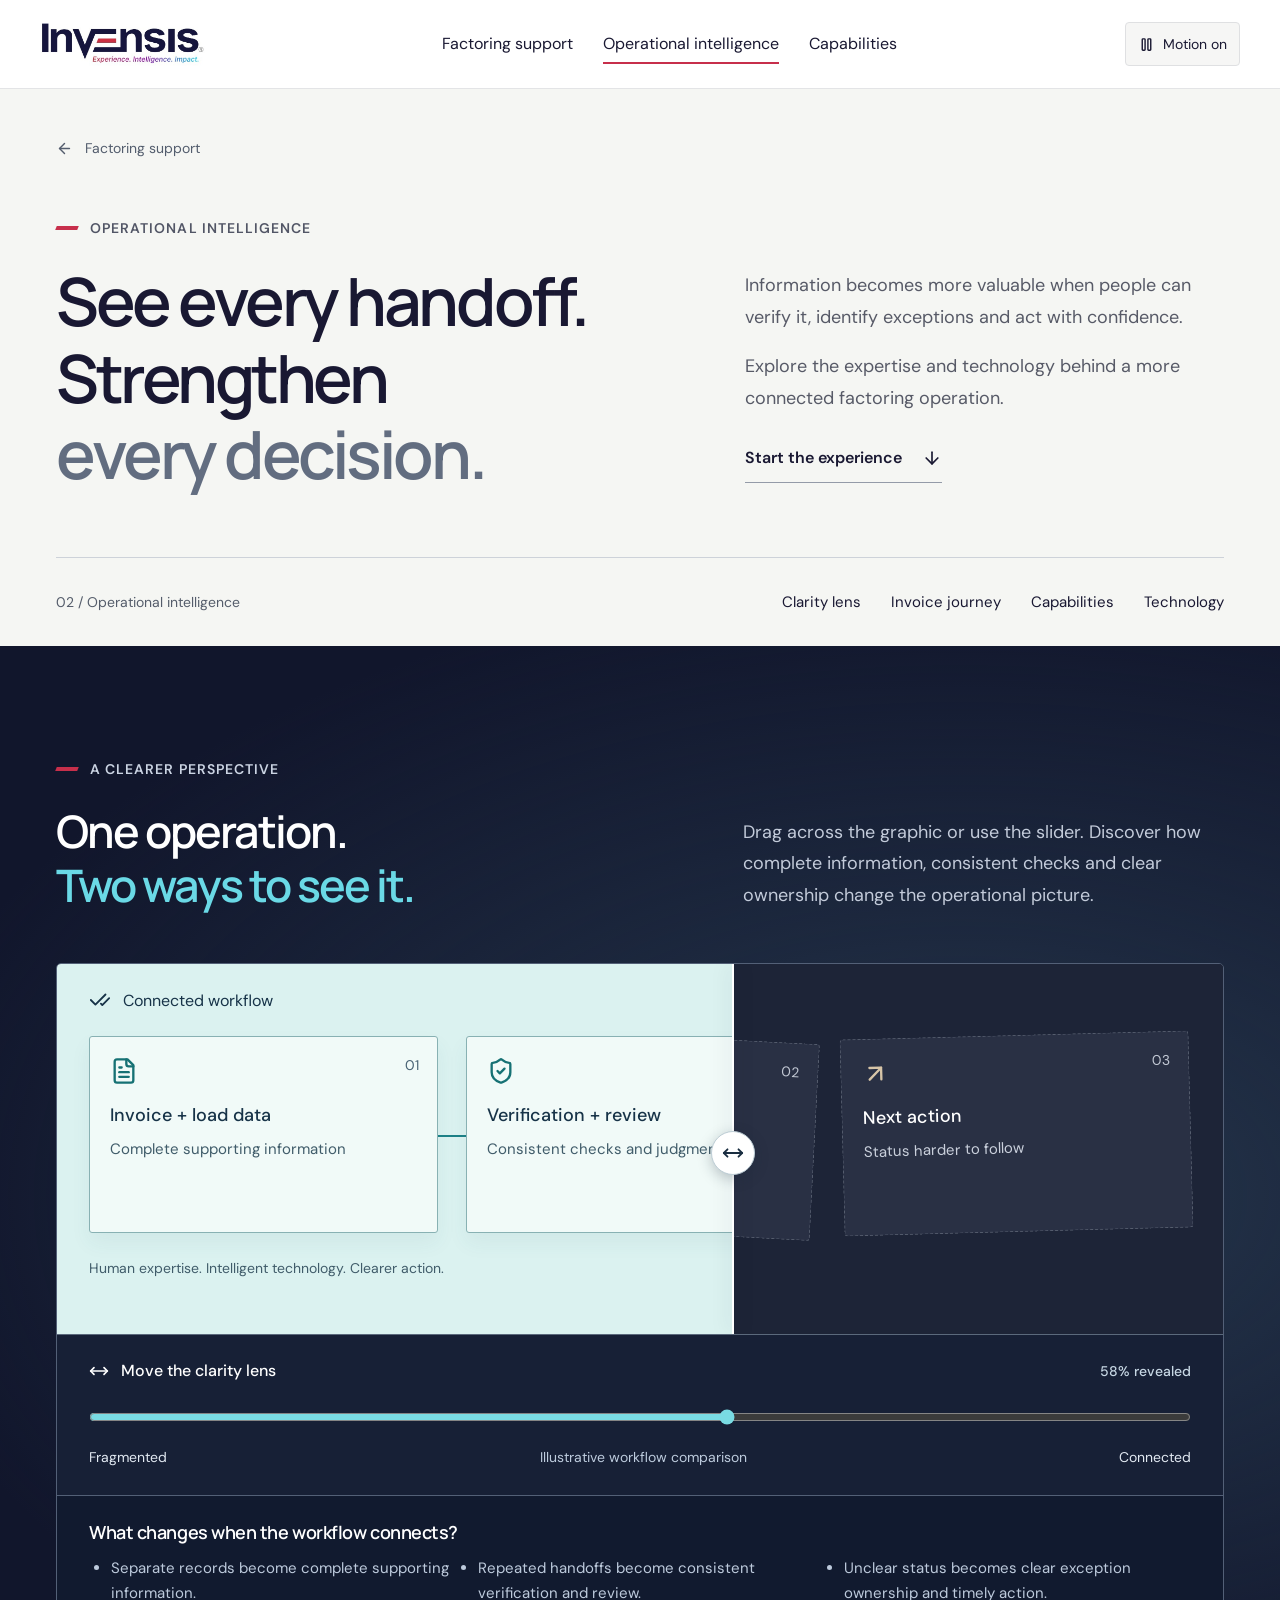
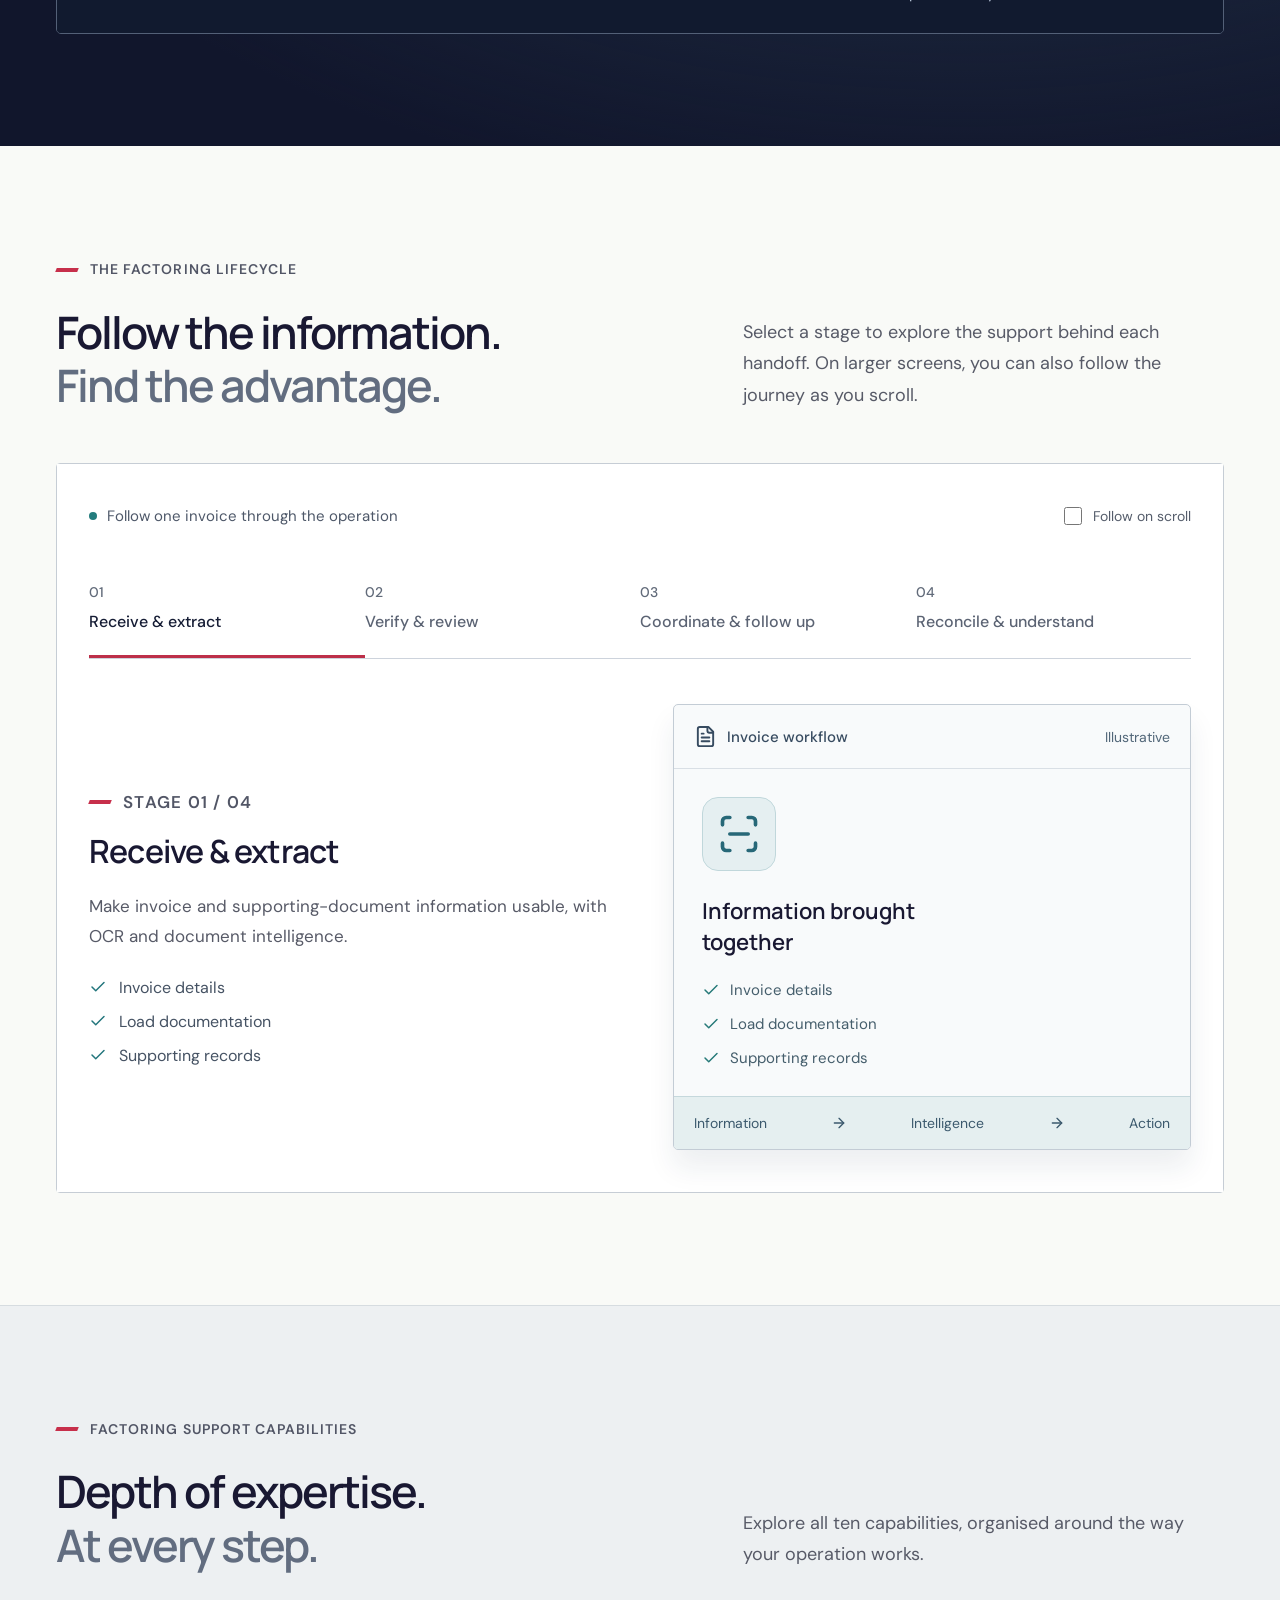
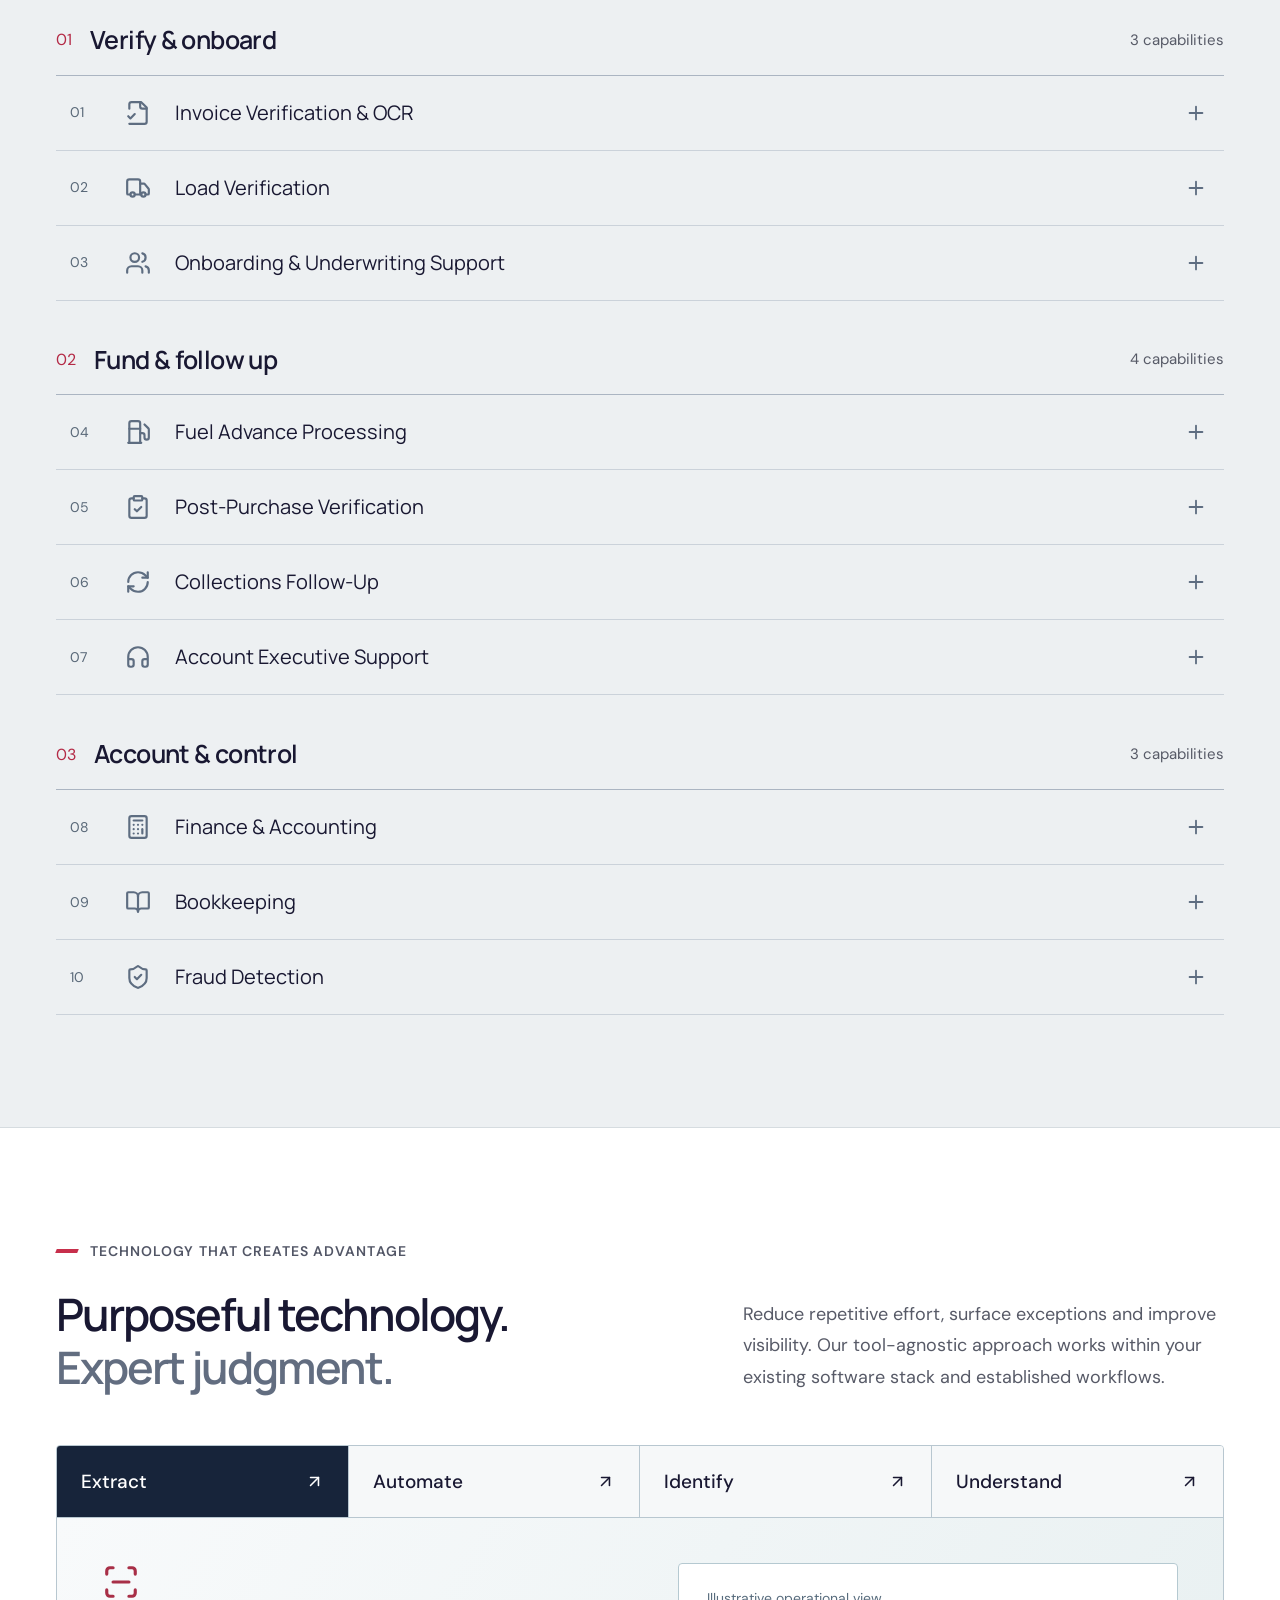
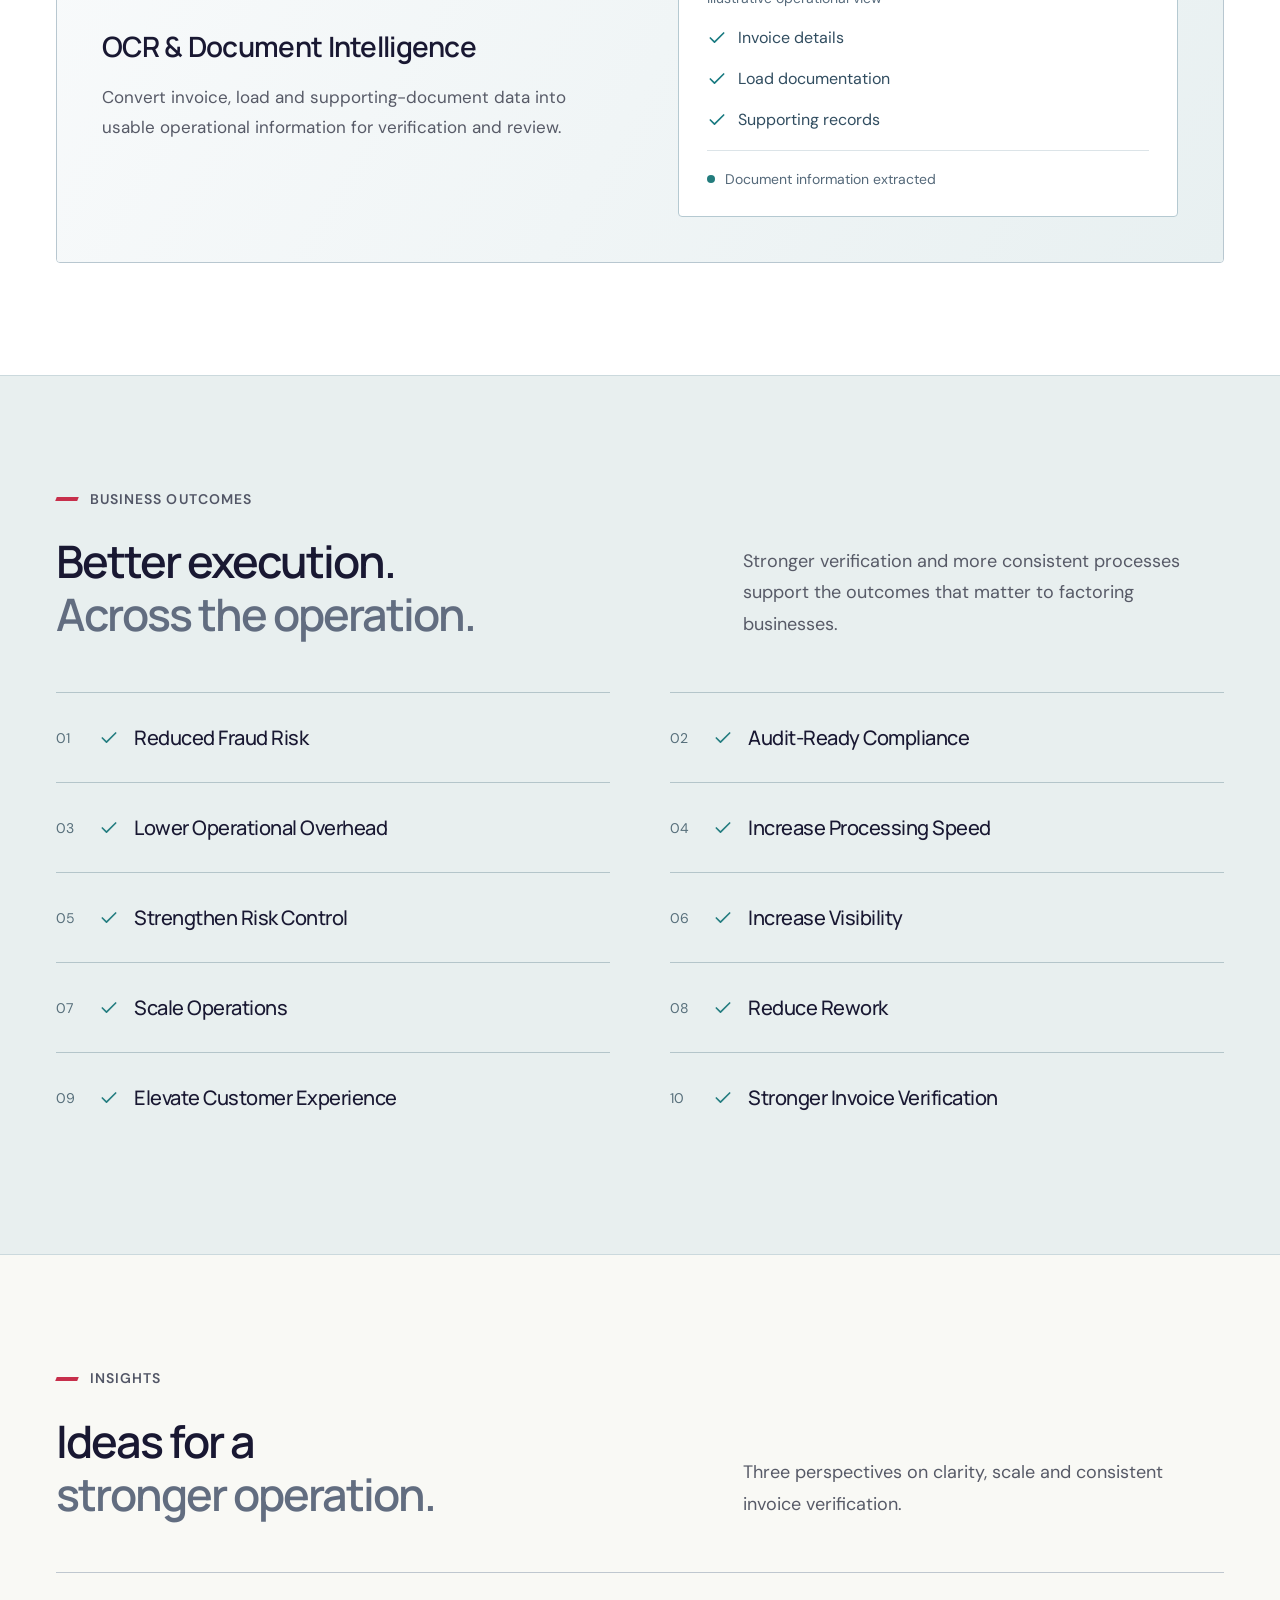
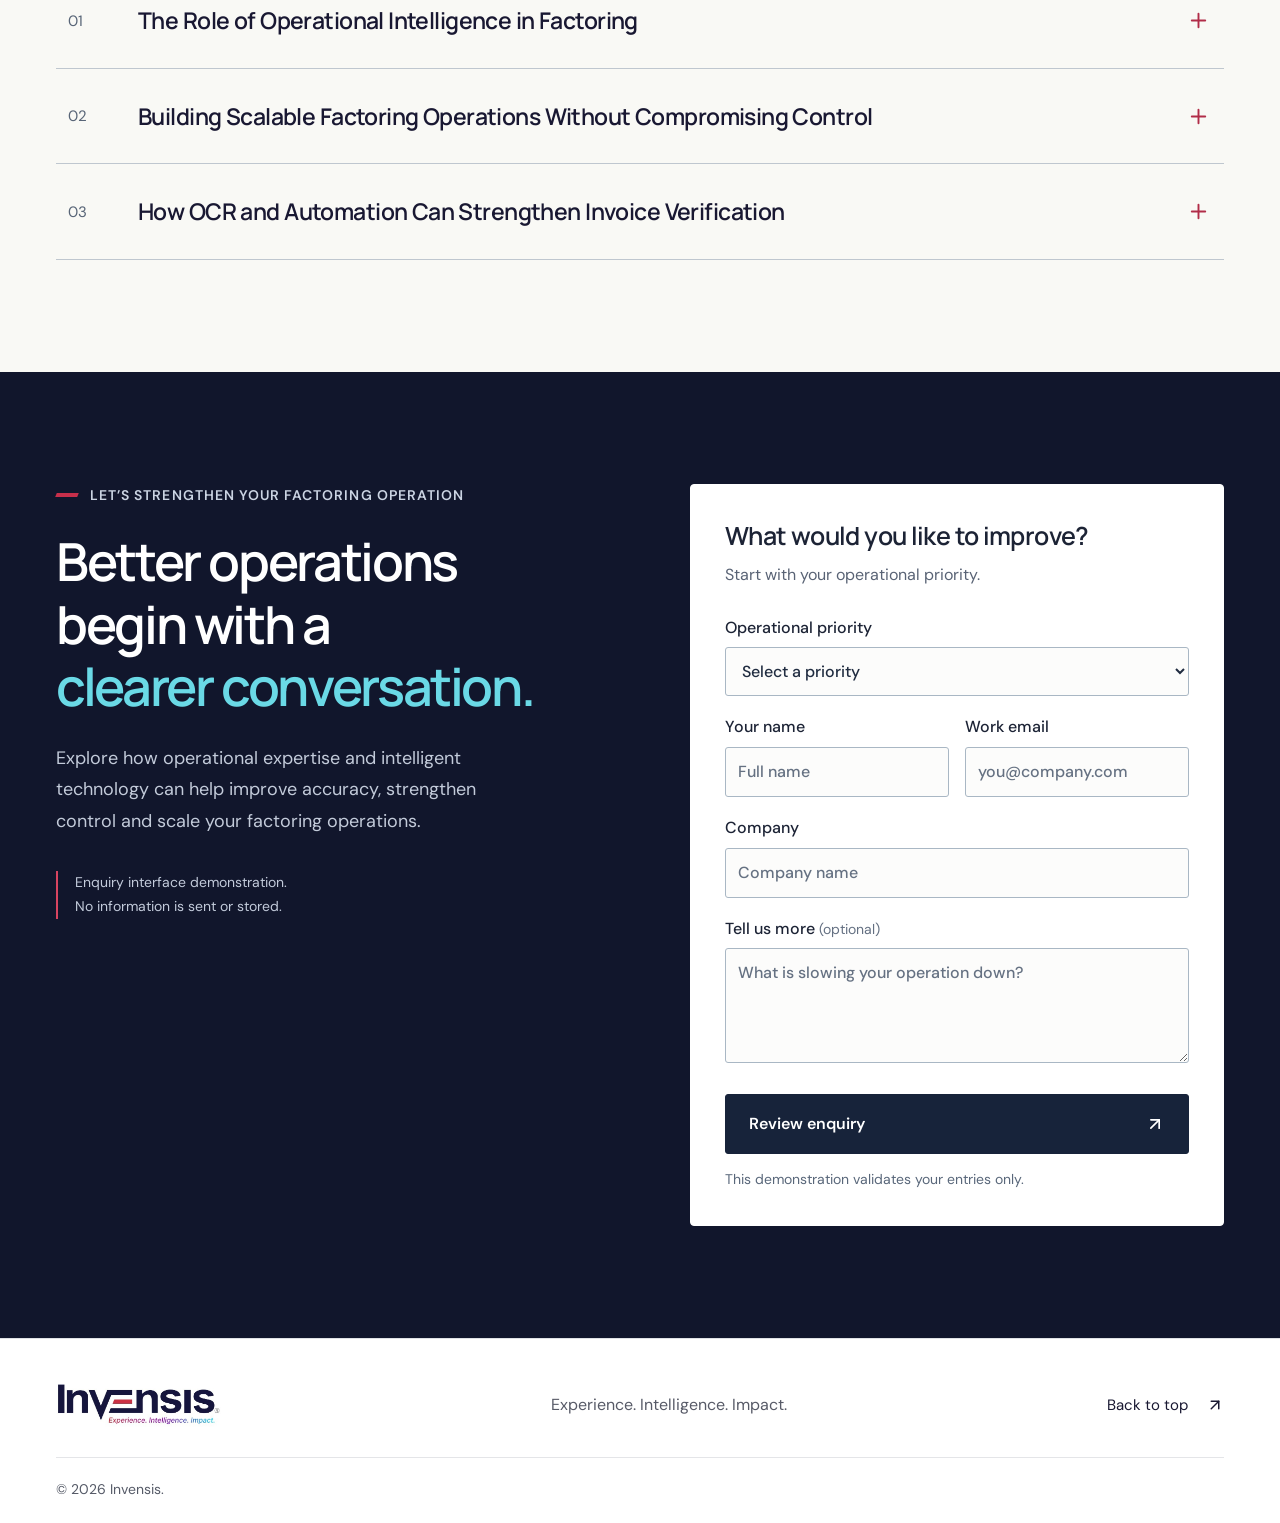
==== operations.html @ 434040b1 "Publish separate two-page Invensis design showcase" ====
<!doctype html>
<html lang="en"><head><meta charset="UTF-8"/><meta name="viewport" content="width=device-width, initial-scale=1.0"/><meta name="theme-color" content="#171538"/><meta name="description" content="Explore the expertise, technology and operational intelligence behind Invensis factoring support."/><link rel="icon" type="image/svg+xml" href="./favicon.svg"/><title>Operational Intelligence | Invensis</title>  <script type="module" crossorigin src="./assets/main-B9OImQj8.js"></script>
  <link rel="stylesheet" crossorigin href="./assets/main-DvrVE4va.css">
</head><body><div id="root"></div><noscript>Enable JavaScript to explore this interactive page.</noscript></body></html>
---- assets/main-DvrVE4va.css ----
@font-face{font-family:DM Sans;font-style:normal;font-weight:400 700;font-display:swap;src:url(./dm-sans-400-Xz1IZZA0.woff2) format("woff2")}@font-face{font-family:Manrope;font-style:normal;font-weight:400 800;font-display:swap;src:url(./manrope-400-DHIcAJRg.woff2) format("woff2")}:root{font-family:DM Sans,sans-serif;font-synthesis:none;font-size:16px;color:#191832;background:#f8f8f4;--ink:#191832;--muted:#575a67;--navy:#11162c;--red:#c72f4b;--cyan:#6ad9e6;--line:#d8dadd;--wrap:1240px}*{box-sizing:border-box}html{scroll-behavior:smooth;scroll-padding-top:105px}body{margin:0}button,input,textarea,select{font:inherit}button,a,input{-webkit-tap-highlight-color:transparent}button{cursor:pointer}a{color:inherit;text-decoration:none}button{color:inherit}img{display:block;width:100%;height:auto}svg{flex-shrink:0}button:focus-visible,a:focus-visible,input:focus-visible,select:focus-visible,textarea:focus-visible,summary:focus-visible{outline:3px solid #087f96;outline-offset:5px}.dark :focus-visible{outline-color:#81e5ef}h1,h2,h3,h4,p,figure{margin:0}h1,h2,h3,h4{font-family:Manrope,sans-serif;font-weight:600}h1{font-size:clamp(48px,5.15vw,78px);line-height:1.15;letter-spacing:-.052em}h2{font-size:clamp(34px,3.5vw,50px);line-height:1.19;letter-spacing:-.045em}h3{font-size:24px;line-height:1.35;letter-spacing:-.025em}h4{font-size:24px;line-height:1.4}em{font-style:normal;color:#626d80}p{font-size:18px;line-height:1.75;color:var(--muted)}.wrap{width:min(var(--wrap),calc(100% - 112px));margin-inline:auto}.section{padding:112px 0}.dark{background:var(--navy);color:#fff}.dark p{color:#c3cbda}.dark em{color:var(--cyan)}.eyebrow{display:flex;align-items:center;gap:12px;font-size:14px;line-height:1.6;font-weight:600;letter-spacing:.075em;text-transform:uppercase;margin-bottom:24px;color:#525666}.eyebrow>span{width:22px;height:4px;transform:skew(-22deg);background:var(--red);flex-shrink:0}.dark .eyebrow{color:#cbd4e3}.button{display:inline-flex;align-items:center;justify-content:space-between;gap:22px;min-height:56px;padding:17px 23px;background:var(--ink);border:1px solid var(--ink);color:#fff;font-size:16px;font-weight:600;line-height:1.5;border-radius:3px;transition:background .2s,transform .2s}.button:hover{background:#34364e;transform:translateY(-2px)}.dark .button{background:#fff;color:var(--ink);border-color:#fff}.dark .button:hover{background:#c5f1f5}.button svg,.text-link svg,.quiet-link svg{transition:transform .2s}.button:hover svg,.text-link:hover svg{transform:translate(3px,-2px)}.text-link,.quiet-link{display:inline-flex;align-items:center;gap:20px;min-height:44px;font-size:16px;font-weight:600;line-height:1.6}.text-link{padding-bottom:6px;border-bottom:1px solid #949ba8}.dark .quiet-link{color:#d2dae9}.skip-link{position:fixed;top:10px;left:12px;padding:15px 20px;background:#fff;z-index:100;transform:translateY(-160%)}.skip-link:focus{transform:none}.site-header{position:sticky;top:0;z-index:30;background:#fff;border-bottom:1px solid #e3e4e6}.header-inner{height:88px;width:min(1390px,calc(100% - 80px));margin:auto;display:flex;align-items:center;justify-content:space-between;gap:30px}.brand{display:inline-flex;align-items:center;min-width:172px}.brand-crop{width:174px;height:52px;display:block;overflow:hidden;background:#fff}.brand-crop img{width:200px;max-width:none;margin:-20px 0 0 -14px}.navigation{display:flex;align-items:center;gap:30px}.navigation>a{font-size:16px;line-height:1.6;min-height:44px;display:flex;align-items:center;position:relative}.navigation>a:after{content:"";position:absolute;bottom:2px;left:0;width:0;height:2px;background:var(--red);transition:width .2s}.navigation>a:hover:after,.navigation>a[aria-current]:after{width:100%}.header-actions{display:flex;align-items:center;gap:12px}.motion-toggle{display:flex;gap:8px;align-items:center;font-size:14px;white-space:nowrap;min-height:44px;padding:8px 12px;background:#f6f6f5;border:1px solid #dfe0e2;border-radius:4px}.menu-toggle{display:none;border:1px solid #dfe0e2;background:#fff;width:44px;height:44px;align-items:center;justify-content:center}.reading-progress{height:2px;background:var(--red);position:absolute;bottom:-1px;left:0;width:100%;transform:scaleX(var(--read-progress,0));transform-origin:left}.home-hero{overflow:hidden;background:radial-gradient(ellipse at 88% 52%,#27304b 0,transparent 46%),#11162c}.hero-grid{display:grid;grid-template-columns:1.25fr 1fr;gap:25px;align-items:center;min-height:640px;padding-top:70px;padding-bottom:72px}.hero-copy{z-index:2}.hero-copy h1{font-size:clamp(48px,4.5vw,70px);font-weight:600}.hero-copy>p{margin-top:28px;font-size:21px;line-height:1.6;color:#cbd4e5}.hero-actions{display:flex;gap:24px;align-items:center;flex-wrap:wrap;margin-top:35px}.hero-baseline{display:flex;justify-content:space-between;align-items:center;gap:20px;border-top:1px solid #ffffff25;padding-block:23px}.hero-baseline p{font-size:16px;color:#f2f4fa}.hero-baseline p span{color:var(--cyan)}.hero-baseline>span{font-size:14px;color:#b8c2d6}.signal-art{position:relative;width:100%;aspect-ratio:1/1.06;transform:translateY(var(--hero-travel,0px));perspective:1000px}.signal-svg{width:110%;height:100%;position:relative;left:-5%;filter:drop-shadow(0 22px 20px #04071855);transform:rotateY(-8deg) rotate(-7deg)}.signal-grid{position:absolute;top:0;right:0;bottom:0;left:0;background-image:linear-gradient(#adb7d110 1px,transparent 1px),linear-gradient(90deg,#adb7d110 1px,transparent 1px);background-size:50px 50px;-webkit-mask-image:radial-gradient(ellipse,black 0,transparent 72%);mask-image:radial-gradient(ellipse,black 0,transparent 72%)}.signal-halo{position:absolute;top:8%;right:8%;bottom:8%;left:8%;border:1px solid #879eb222;border-radius:50%;box-shadow:0 0 0 50px #879eb205,0 0 0 95px #879eb203}.signal-chip{position:absolute;display:flex;align-items:center;gap:10px;padding:13px 16px;border:1px solid #ffffff30;border-radius:5px;background:#202940e6;box-shadow:0 14px 35px #060c2040;font-size:15px;font-weight:500;color:#edf2fc}.signal-chip svg{color:#80d7e5}.chip-one{top:8%;left:2%}.chip-two{right:-2%;top:44%}.chip-three{bottom:4%;left:28%}.signal-packet{stroke-dasharray:40 460;stroke-dashoffset:460;animation:signal-flow 4s ease 3 forwards}.experience-strip{padding:42px 0;background:#fff;border-bottom:1px solid var(--line)}.stats-grid{display:grid;grid-template-columns:1.2fr repeat(3,1fr);gap:24px;align-items:center}.stats-grid>p{font-size:16px;line-height:1.7}.stats-grid>p strong{font-weight:500;color:var(--ink)}.stat{border-left:1px solid var(--line);padding-left:35px;display:flex;flex-direction:column;gap:6px}.stat strong{font-family:Manrope,sans-serif;font-size:40px;letter-spacing:-.05em;font-weight:500}.stat span{font-size:15px;color:var(--muted)}.approach-grid{display:grid;grid-template-columns:1.12fr 1fr;gap:85px;align-items:center}.section-intro>p{margin-top:25px;max-width:550px}.section-intro .text-link{margin-top:26px}.freight-image{position:relative;height:530px;overflow:hidden;border-radius:4px;background:#182735}.freight-image>img{height:100%;object-fit:cover;object-position:50% 50%;filter:saturate(.6)}.freight-image:after{content:"";position:absolute;top:0;right:0;bottom:0;left:0;background:linear-gradient(transparent 55%,#101b2edf)}.freight-image figcaption{display:flex;gap:18px;align-items:center;position:absolute;left:28px;right:28px;bottom:30px;z-index:1;font-size:16px;line-height:1.7;color:#fff}.freight-image figcaption svg{color:var(--cyan)}.freight-image figcaption strong{font-size:21px;font-weight:500}.image-index{position:absolute;right:25px;top:25px;color:#fff;font-size:15px}.friction-grid{display:grid;grid-template-columns:repeat(4,1fr);gap:32px;margin-top:78px}.friction-grid article{position:relative;border-top:1px solid #bec3ca;padding-top:24px}.friction-grid .item-number{position:absolute;top:24px;right:0;color:#6c707a;font-size:14px}.friction-grid article>svg{margin-bottom:22px;color:#b72a45}.friction-grid h3{font-size:20px;margin-bottom:12px}.friction-grid p{font-size:17px;line-height:1.7}.heading-row{display:grid;grid-template-columns:1.25fr 1fr;gap:85px;align-items:end;margin-bottom:52px}.heading-row>p{max-width:510px}.capability-overview{background:#edf0f2;border-block:1px solid #dde1e4}.service-chapters{border-top:1px solid #c7cdd3}.service-chapter{display:grid;grid-template-columns:60px 1fr 140px 30px;gap:28px;align-items:center;border-bottom:1px solid #c7cdd3;padding:32px 12px;transition:background .2s,padding .2s}.service-chapter:hover{background:#fff;padding-inline:22px}.chapter-number{font-size:16px;color:#626878}.service-chapter h3{font-size:28px;margin-bottom:7px}.service-chapter p{font-size:17px;line-height:1.65}.chapter-count{font-size:15px;color:#565f70}.service-chapter>svg{color:#c12e4a}.feature-grid{display:grid;grid-template-columns:1.1fr 1fr;gap:90px;align-items:center}.experience-feature p:not(.eyebrow){margin-top:28px;max-width:510px}.experience-feature .button{margin-top:30px}.lens-preview{min-height:390px;position:relative;display:flex;align-items:center;justify-content:center;border:1px solid #ffffff30;background:linear-gradient(135deg,#283249,#141c33);border-radius:5px;overflow:hidden}.preview-noise{position:absolute;top:0;right:0;bottom:0;left:0}.preview-noise>span{position:absolute;font-size:15px;color:#c8d0df;background:#3c465955;border:1px solid #ffffff19;padding:13px 17px;border-radius:4px;transform:rotate(-7deg)}.preview-noise>span:nth-child(1){top:40px;left:15px}.preview-noise>span:nth-child(2){top:67px;right:23px;transform:rotate(12deg)}.preview-noise>span:nth-child(3){left:35px;bottom:84px;transform:rotate(8deg)}.preview-noise>span:nth-child(4){right:26px;bottom:106px}.preview-noise>span:nth-child(5){left:38%;top:20px;transform:rotate(7deg)}.preview-circle{position:relative;width:240px;height:240px;border-radius:50%;display:flex;flex-direction:column;align-items:center;justify-content:center;gap:12px;background:#c7f4f4;box-shadow:0 0 0 1px #8cc8d5,0 0 0 17px #6bcddd10;color:#122c3e;transform:translateY(-15px);transition:transform .4s}.lens-preview:hover .preview-circle{transform:translateY(-15px) scale(1.04)}.preview-circle strong{font-family:Manrope,sans-serif;font-size:30px;letter-spacing:-.035em}.preview-circle>span{font-size:14px}.preview-handle{position:absolute;top:50%;right:7%;width:44px;height:44px;border-radius:50%;background:#fff;color:#171a31;display:flex;align-items:center;justify-content:center;box-shadow:0 0 0 6px #ffffff13}.preview-caption{position:absolute;bottom:0;left:0;right:0;padding:19px 20px;background:#121b32;display:flex;align-items:center;justify-content:space-between;gap:12px;font-size:14px;line-height:1.5}.impact-grid{display:grid;grid-template-columns:1.1fr 1fr;gap:90px;align-items:center}.case-feature{position:relative;overflow:hidden;padding:38px 42px;background:#e8edf0;border:1px solid #cdd5dc;border-radius:3px}.case-feature:before{content:"";position:absolute;width:320px;height:320px;border:1px solid #8298ab30;border-radius:50%;right:-180px;top:45px;box-shadow:0 0 0 34px #8298ab10,0 0 0 70px #8298ab08}.case-meta{display:flex;align-items:center;gap:13px;font-size:14px;text-transform:uppercase;letter-spacing:.07em;color:#535e70}.case-meta svg{color:#b72a45}.case-value{display:block;font-family:Manrope,sans-serif;font-size:clamp(95px,10vw,150px);line-height:1.3;letter-spacing:-.09em;font-weight:500;margin:10px 0;color:#192a43}.case-value>span{font-size:.43em;letter-spacing:-.06em;margin-left:7px;color:#b72a45}.case-measure{font-size:18px;color:#4b576b}.case-feature h3{font-size:22px;line-height:1.5;margin-top:28px;position:relative;max-width:430px}.case-rule{width:70px;height:4px;display:block;margin-top:27px;background:#c4314d;transform:skew(-25deg)}.industry-section{background:#fff;border-block:1px solid var(--line);padding:80px 0}.industry-grid{display:grid;grid-template-columns:.8fr 1.2fr;gap:80px;align-items:center}.industry-grid figure{height:530px;overflow:hidden}.industry-grid img{height:100%;object-fit:cover;filter:saturate(.45)}.industry-grid h2{font-size:42px}.industry-row{display:flex;gap:20px;margin-top:34px;padding-top:25px;border-top:1px solid #d9dce1}.industry-row>svg{color:#b82e49;margin-top:3px}.industry-row h3{font-size:21px;margin-bottom:8px}.industry-row p{font-size:17px;line-height:1.7}.next-page{display:flex;justify-content:space-between;align-items:center;gap:40px;padding-block:96px}.next-page h2{font-size:40px}.site-footer{background:#fff;border-top:1px solid #dfe1e5;padding-top:40px;padding-bottom:25px}.footer-inner{display:flex;justify-content:space-between;align-items:center;gap:30px}.footer-inner>p{font-size:16px}.footer-inner>a:last-child{display:flex;align-items:center;gap:18px;min-height:44px;font-size:15px}.footer-bottom{border-top:1px solid #e4e5e8;margin-top:26px;padding-top:22px;font-size:14px;color:#555a67}.operations-hero{padding:37px 0 0;background:#f5f6f3}.back-link{display:inline-flex;align-items:center;gap:12px;min-height:44px;font-size:14px;color:#535d6d}.back-link svg{transform:rotate(180deg)}.operations-hero-grid{display:grid;grid-template-columns:1.25fr 1fr;align-items:end;gap:90px;padding-top:47px;padding-bottom:64px}.operations-hero h1{font-size:clamp(46px,5.2vw,76px)}.operations-hero-grid>div:last-child{padding-bottom:10px}.operations-hero-grid>div:last-child>p+p{margin-top:18px}.operations-hero-grid .text-link{margin-top:25px}.page-chapters{display:flex;gap:30px;flex-wrap:wrap;padding:22px 0;border-top:1px solid #cdd2d9;align-items:center}.page-chapters>span{margin-right:auto;color:#555d6b;font-size:14px}.page-chapters>a{font-size:15px;min-height:44px;display:flex;align-items:center}.page-chapters>a:hover{text-decoration:underline}.clarity-section{background:radial-gradient(ellipse at 75% 50%,#25364c,transparent 80%),#11162c}.clarity-experience{border:1px solid #536077;border-radius:5px;overflow:hidden}.lens-scene{height:370px;position:relative;overflow:hidden}.lens-world{position:absolute;top:0;right:0;bottom:0;left:0;padding:25px 32px;background:#1d2437}.lens-world-heading{display:flex;align-items:center;gap:12px;font-size:16px;color:#e0e5ee}.status-mark{width:11px;height:11px;background:#dbbd88;border-radius:50%;display:block}.lens-chain{display:grid;grid-template-columns:repeat(3,1fr);gap:28px;margin-top:25px}.lens-node{position:relative;display:flex;flex-direction:column;align-items:start;border:1px dashed #8d95a275;background:#293044;min-height:197px;padding:20px;border-radius:3px;transform:rotate(-3deg)}.lens-node:nth-child(2){transform:rotate(3deg)}.lens-node:nth-child(3){transform:rotate(-1.5deg)}.lens-node>span{position:absolute;right:18px;top:19px;font-size:14px;color:#c2c8d4}.lens-node>svg{color:#d6c4a7;width:28px;height:28px;margin-bottom:18px}.lens-node strong{font-size:18px;font-weight:500;line-height:1.4;max-width:220px}.lens-node p{font-size:15px;line-height:1.6;color:#cad0dc;margin-top:9px;max-width:240px}.lens-world-note{font-size:14px;color:#d0d6e1;margin-top:23px}.lens-connected{background:#dbf2f0;color:#173348;clip-path:inset(0 calc(100% - var(--clarity)) 0 0)}.lens-connected .lens-world-heading{color:#173348}.lens-connected .lens-node{transform:none;border:1px solid #88b1b3;background:#f1faf8;box-shadow:0 10px 20px #32637510}.lens-connected .lens-node>svg{color:#167174}.lens-connected .lens-node>span{color:#486274}.lens-connected .lens-node p,.lens-connected .lens-world-note{color:#405c6a}.lens-connected .lens-node:after{content:"";position:absolute;right:-29px;top:50%;width:28px;height:2px;background:#1c8086}.lens-connected .lens-node:last-child:after{display:none}.lens-divider{position:absolute;left:var(--clarity);top:0;bottom:0;width:2px;background:#fff;box-shadow:0 0 20px #08253a50;pointer-events:none;transform:translate(-1px)}.lens-divider>span{position:absolute;top:45%;left:-21px;display:flex;align-items:center;justify-content:center;width:44px;height:44px;color:#1a2e41;background:#fff;border:1px solid #bdcdd5;border-radius:50%;box-shadow:0 4px 14px #18283940}.lens-control{padding:25px 32px;background:#172036;border-top:1px solid #5b697c}.lens-control label{display:flex;gap:12px;align-items:center;font-size:16px;font-weight:500}.lens-control label>span{margin-left:auto;color:#c7d7e4;font-size:14px}.lens-control input{display:block;width:100%;height:44px;margin:14px 0 6px;accent-color:#79dbe3;cursor:ew-resize}.lens-control>div{display:flex;justify-content:space-between;align-items:center;gap:20px;font-size:14px;color:#e2e9f2}.lens-control>div p{font-size:14px;color:#bdcbdd}.lens-text-alternative{padding:24px 32px 28px;border-top:1px solid #536077;background:#111a2f}.lens-text-alternative h3{font-size:18px;margin-bottom:12px}.lens-text-alternative ul{margin:0;padding-left:22px;display:grid;grid-template-columns:repeat(3,1fr);gap:20px;color:#bdcadc;font-size:15px;line-height:1.65}.journey-section{background:#f9faf7}.journey-scroll{border:1px solid #c6cdd5;border-radius:4px;background:#fff}.journey-sticky{background:#fff;padding:30px 32px}.journey-topline{display:flex;justify-content:space-between;gap:20px;align-items:center}.journey-topline>p{font-size:15px;color:#4e5869;display:flex;align-items:center;gap:10px}.status-dot{display:inline-block;width:8px;height:8px;border-radius:50%;background:#237c7d;flex-shrink:0}.follow-control{font-size:14px;display:flex;align-items:center;gap:8px;color:#555d6b;min-height:44px}.follow-control input{width:18px;height:18px;accent-color:#1a5b71}.journey-tabs{display:grid;grid-template-columns:repeat(4,1fr);margin-top:26px;border-bottom:1px solid #cdd3dc}.journey-tabs button{background:transparent;text-align:left;border:0;border-bottom:3px solid transparent;padding:18px 15px 21px 0;font-size:16px;line-height:1.5;color:#5b6373;font-weight:500}.journey-tabs button>span{font-size:14px;display:block;margin-bottom:7px;color:#727b89}.journey-tabs button[aria-selected=true]{border-color:#bd2f49;color:#151c34}.journey-panel{display:grid;grid-template-columns:1fr 1fr;gap:65px;padding-top:45px;padding-bottom:12px;align-items:center}.journey-copy .eyebrow{margin-bottom:14px}.journey-copy h3{font-size:32px;margin-bottom:19px}.journey-copy p{font-size:17px}.journey-copy ul{list-style:none;padding:0;margin:25px 0 0}.journey-copy li{display:flex;align-items:center;gap:12px;font-size:16px;color:#455263;margin-top:13px}.journey-copy li svg{color:#23767d}.journey-document{border:1px solid #c3ccd5;background:#f8fafb;border-radius:5px;box-shadow:0 18px 28px #1d344914;overflow:hidden}.document-top{display:flex;align-items:center;gap:10px;padding:20px;border-bottom:1px solid #d9dfe5;color:#374b60;font-size:15px}.document-top strong{font-weight:500}.document-top>span{margin-left:auto;font-size:14px;color:#526779}.document-content{padding:28px}.document-icon{width:74px;height:74px;background:#e5eff1;border:1px solid #c0d7db;border-radius:16px;display:flex;align-items:center;justify-content:center;color:#276878;margin-bottom:25px}.phase-1 .document-icon{background:#f7e4e8;color:#b52e49;border-color:#e6bfc8}.document-content h4{font-size:22px;max-width:290px;margin-bottom:22px}.document-checks{display:flex;flex-direction:column;gap:14px}.document-checks>span{display:flex;align-items:center;gap:10px;font-size:15px;color:#455e6c}.document-checks svg{color:#277a79}.document-bottom{display:flex;align-items:center;justify-content:space-between;gap:8px;font-size:14px;color:#3b596d;background:#e5eff0;border-top:1px solid #c5d8dc;padding:17px 20px}.library-section{background:#edf0f2;border-block:1px solid #d6dce0}.capability-library{display:grid;grid-template-columns:1fr;gap:42px}.capability-group{scroll-margin-top:110px}.capability-group-heading{display:flex;gap:18px;align-items:center;border-bottom:1px solid #abb5c2;padding-bottom:18px}.capability-group-heading>span{font-size:16px;color:#b42a46}.capability-group-heading>h3{font-size:25px}.capability-group-heading>p{margin-left:auto;font-size:15px}.capability-row{border-bottom:1px solid #cbd2da}.capability-row>button{display:grid;grid-template-columns:35px 30px 1fr 25px;gap:20px;align-items:center;width:100%;padding:22px 14px;border:0;text-align:left;background:transparent;font-size:20px;line-height:1.5;font-family:Manrope,sans-serif;transition:background .2s}.capability-row>button:hover{background:#ffffff8c}.capability-row>button>svg{color:#5e6d81}.capability-number{font-family:DM Sans,sans-serif;font-size:14px;color:#596878}.capability-row.is-expanded{background:#fff}.capability-row.is-expanded>button>svg{color:#b72c48}.capability-row>div{padding:0 66px 26px 99px}.capability-row p{max-width:820px;font-size:18px}.technology-section{background:#fff}.technology-experience{border:1px solid #b8c7d0;border-radius:4px;overflow:hidden}.technology-tabs{display:grid;grid-template-columns:repeat(4,1fr);border-bottom:1px solid #b8c7d0}.technology-tabs button{display:flex;align-items:center;justify-content:space-between;gap:15px;border:0;border-right:1px solid #b8c7d0;background:#f6f8f9;padding:23px 24px;font-size:19px;font-weight:500;min-height:70px}.technology-tabs button:last-child{border-right:0}.technology-tabs button[aria-selected=true]{background:#17243a;color:#fff}.technology-panel{display:grid;grid-template-columns:1fr 1fr;gap:75px;padding:45px;background:linear-gradient(120deg,#f8fafb,#e8f0f1)}.technology-panel>div:first-child>svg{color:#a82f47;margin-bottom:22px}.technology-panel h3{font-size:28px;margin-bottom:17px}.technology-panel p{font-size:17px}.technology-details{padding:25px 28px;border:1px solid #b5c9d1;border-radius:4px;background:#fff;display:flex;flex-direction:column;gap:20px;align-self:center}.small-label{font-size:14px;color:#586c7d}.technology-details>span:not(.small-label){display:flex;align-items:center;gap:11px;font-size:16px;color:#314d60}.technology-details svg{color:#197a81}.technology-details>p{display:flex;align-items:center;gap:10px;font-size:14px;line-height:1.6;border-top:1px solid #dce4e8;padding-top:17px;color:#546879}.outcomes-section{background:#e8efef;border-block:1px solid #cbd9dd}.outcomes-grid{display:grid;grid-template-columns:1fr 1fr;gap:0 60px}.outcomes-grid>div{position:relative;display:flex;align-items:center;gap:15px;border-top:1px solid #b4c5ca;padding:25px 0;min-height:90px}.outcomes-grid>div>span{font-size:14px;color:#576f7b;min-width:28px}.outcomes-grid>div>svg{color:#247d80}.outcomes-grid h3{font-size:20px;font-weight:500}.perspectives-section{background:#f9f9f5}.perspective-list{border-top:1px solid #bfc7cf}.perspective-list details{border-bottom:1px solid #bfc7cf}.perspective-list summary{cursor:pointer;list-style:none;display:grid;grid-template-columns:45px 1fr 25px;gap:25px;align-items:center;padding:30px 12px;transition:background .2s}.perspective-list summary::-webkit-details-marker{display:none}.perspective-list summary:hover{background:#fff}.perspective-list summary>span{font-size:15px;color:#586577}.perspective-list summary h3{font-size:23px;line-height:1.5}.perspective-list summary>svg{color:#b12d48}.perspective-list details[open] summary>svg{transform:rotate(45deg)}.perspective-list details>p{padding:0 70px 30px 82px;max-width:1000px;font-size:18px}.conversation-grid{display:grid;grid-template-columns:1fr 1fr;gap:100px;align-items:start}.conversation h2{font-size:clamp(38px,4.1vw,59px)}.conversation-grid>div>p:not(.eyebrow){margin-top:25px;max-width:480px}.enquiry-disclaimer{display:block;font-size:14px;line-height:1.7;color:#c3cbdb;margin-top:34px;padding-left:17px;border-left:2px solid #d84461}.enquiry-form{padding:34px;background:#fff;color:#1c2335;border-radius:4px;border:1px solid #fff}.enquiry-form h3{font-size:25px;margin-bottom:8px}.enquiry-form>p{font-size:16px;color:#596375}.enquiry-form>p:first-of-type{margin-bottom:26px}.enquiry-form label{font-size:16px;line-height:1.6;display:block;font-weight:500;margin-top:18px}.enquiry-form label>span{font-size:14px;color:#647082;font-weight:400}.enquiry-form input,.enquiry-form select,.enquiry-form textarea{width:100%;background:#fcfcfb;color:#202c40;border:1px solid #a9b7c4;border-radius:3px;font-size:16px;padding:12px;line-height:1.5;margin-top:7px;min-height:49px}.enquiry-form input::placeholder,.enquiry-form textarea::placeholder{color:#657182;opacity:1}.enquiry-form select{padding-right:25px}.enquiry-form textarea{resize:vertical;min-height:115px}.form-pair{display:grid;grid-template-columns:1fr 1fr;gap:16px}.enquiry-form .button{margin-top:23px;width:100%;background:#17233a;border-color:#17233a;color:#fff}.enquiry-form .button:hover{background:#30435d}.enquiry-form>p.form-note{font-size:14px;line-height:1.7;margin-top:14px;color:#59677a}.enquiry-form>p.form-status{display:flex;align-items:start;gap:10px;font-size:15px;line-height:1.6;color:#1d5d58;background:#e9f5ef;padding:15px;border:1px solid #accfc5;border-radius:3px;margin-top:16px}html[data-motion=on] [data-reveal]{opacity:0;transform:translateY(18px);transition:opacity .6s ease,transform .6s ease}html[data-motion=on] [data-reveal].is-visible{opacity:1;transform:none}html[data-motion=off]{scroll-behavior:auto}html[data-motion=off] *,html[data-motion=off] *:before,html[data-motion=off] *:after{animation:none!important;transition:none!important}html[data-motion=off] .signal-packet{stroke-dashoffset:0}.journey-scroll.following{height:1600px}.journey-scroll.following .journey-sticky{position:sticky;top:105px;min-height:620px}.follow-control{display:none}@media(min-width:1101px)and (min-height:851px){.follow-control{display:flex}}@keyframes signal-flow{0%{stroke-dashoffset:460}to{stroke-dashoffset:-40}}@media(min-width:1500px){.hero-grid{min-height:710px}.hero-copy h1{font-size:72px}}@media(max-width:1100px){.wrap{width:calc(100% - 72px)}.header-inner{width:calc(100% - 48px);gap:20px}.navigation{gap:19px}.navigation>a{font-size:14px}.motion-toggle span{display:none}.brand,.brand-crop{min-width:0;width:155px}.brand-crop img{width:182px;margin:-18px 0 0 -13px}.hero-grid{min-height:600px;gap:20px;grid-template-columns:1.2fr 1fr}.hero-copy h1{font-size:clamp(43px,4.8vw,60px)}.signal-chip{padding:11px 12px;font-size:14px;gap:8px}.chip-two{right:-4%}.hero-actions{gap:15px}.hero-actions .button{font-size:15px;padding:15px 17px}.hero-copy>p{font-size:19px}.stat{padding-left:23px}.stat strong{font-size:34px}.stat span{font-size:14px}.stats-grid{gap:18px}.approach-grid,.heading-row,.feature-grid,.impact-grid,.industry-grid,.operations-hero-grid,.conversation-grid{gap:45px}.freight-image{height:480px}.friction-grid{gap:24px}.friction-grid h3{font-size:19px}.industry-grid h2{font-size:36px}.service-chapter{grid-template-columns:45px 1fr 125px 28px;gap:20px}.next-page .button{max-width:300px}.lens-world{padding:25px}.lens-chain{gap:20px}.lens-node{padding:18px 15px;min-height:210px}.lens-node strong{font-size:16px}.lens-node p{font-size:14px}.lens-connected .lens-node:after{right:-21px;width:20px}.journey-panel{gap:35px}.technology-panel{gap:35px;padding:32px}.conversation h2{font-size:43px}.journey-scroll.following{height:auto}.journey-scroll.following .journey-sticky{position:relative;top:0;min-height:0}.follow-control{display:none}}@media(max-width:850px){.section{padding:80px 0}.navigation{position:absolute;top:88px;left:0;right:0;background:#fff;border-bottom:1px solid #dfe0e3;display:none;flex-direction:column;align-items:stretch;gap:6px;padding:24px 36px;box-shadow:0 20px 40px #17213b12}.navigation-open{display:flex}.navigation>a{font-size:18px;min-height:52px;max-width:max-content}.menu-toggle{display:flex}.motion-toggle span{display:block}.hero-grid{grid-template-columns:1fr;min-height:auto;padding-top:65px;padding-bottom:45px;gap:35px}.hero-copy h1{font-size:clamp(46px,6.5vw,62px)}.hero-copy>p{font-size:21px}.signal-art{width:min(470px,85%);margin:auto;aspect-ratio:1.1}.chip-two{right:-7%}.hero-baseline{margin-top:15px}.stats-grid{grid-template-columns:repeat(3,1fr);gap:25px 15px}.stats-grid>p{grid-column:1/-1;font-size:17px}.stats-grid>p br{display:none}.stat{padding-left:0;border:0}.stat:nth-child(3),.stat:nth-child(4){padding-left:20px;border-left:1px solid var(--line)}.stat strong{font-size:38px}.approach-grid,.feature-grid,.impact-grid,.industry-grid,.conversation-grid,.operations-hero-grid{grid-template-columns:1fr;gap:40px}.approach-grid .section-intro{max-width:650px}.freight-image{height:470px}.friction-grid{grid-template-columns:1fr 1fr;gap:40px 30px;margin-top:55px}.heading-row{grid-template-columns:1fr;gap:25px;margin-bottom:40px}.heading-row>p{max-width:650px}.service-chapter{grid-template-columns:35px 1fr 25px;gap:15px}.chapter-count{display:none}.service-chapter h3{font-size:24px}.service-chapter p{font-size:17px}.lens-preview{max-width:600px;width:100%;min-height:390px}.case-feature{max-width:650px}.industry-grid{grid-template-columns:.6fr 1fr;gap:30px}.industry-grid figure{height:550px}.industry-grid h2{font-size:32px}.industry-row h3{font-size:19px}.industry-row p{font-size:16px}.industry-row{gap:13px;margin-top:24px;padding-top:22px}.next-page{padding-block:72px;align-items:start;flex-direction:column;gap:30px}.next-page .button{max-width:none}.footer-inner{flex-wrap:wrap;gap:20px}.footer-inner>p{margin-right:auto}.operations-hero{padding-top:25px}.operations-hero-grid{padding-top:35px;padding-bottom:40px;gap:28px}.operations-hero h1{font-size:clamp(46px,7vw,65px)}.operations-hero-grid>div:last-child p{max-width:650px}.page-chapters{gap:10px 22px}.page-chapters>span{width:100%;margin-bottom:4px}.lens-scene{height:360px}.lens-chain{gap:13px}.lens-world{padding:22px 20px}.lens-node{padding:16px 12px;min-height:215px;transform:rotate(-1deg)}.lens-node p{font-size:14px}.lens-node strong{font-size:15px}.lens-connected .lens-node:after{width:13px;right:-14px}.lens-world-note{font-size:14px}.lens-control,.lens-text-alternative{padding:22px}.lens-text-alternative ul{grid-template-columns:1fr;gap:8px}.journey-sticky{padding:25px}.journey-panel{grid-template-columns:1fr;gap:30px}.journey-copy p{max-width:600px}.journey-document{max-width:570px;width:100%}.journey-tabs{grid-template-columns:1fr 1fr}.journey-tabs button:nth-child(-n+2){border-bottom:1px solid #cdd3dc}.journey-tabs button[aria-selected=true]{border-bottom:3px solid #bd2f49}.journey-topline>p{font-size:15px;line-height:1.6}.technology-panel{grid-template-columns:1fr;gap:30px}.technology-tabs button{padding:20px 17px;font-size:17px}.technology-details{max-width:570px;width:100%}.outcomes-grid{gap:0 35px}.outcomes-grid h3{font-size:18px}.outcomes-grid>div{gap:11px}.conversation h2{font-size:48px}.conversation-grid>div>p:not(.eyebrow){max-width:650px}.enquiry-disclaimer{margin-top:23px}.enquiry-form{max-width:680px;width:100%}}@media(max-width:600px){.wrap{width:calc(100% - 40px)}.section{padding:65px 0}.header-inner{height:76px;width:calc(100% - 32px);gap:15px}.brand-crop{width:144px;height:43px}.brand-crop img{width:170px;margin:-18px 0 0 -12px}.header-actions{gap:8px}.motion-toggle{padding:8px 10px}.motion-toggle span{display:none}.navigation{top:76px;padding:20px}.eyebrow{font-size:14px;letter-spacing:.035em;margin-bottom:20px;gap:10px}.eyebrow>span{width:17px;height:3px}h2{font-size:34px}p{font-size:18px;line-height:1.75}.home-hero .eyebrow{font-size:14px;max-width:320px}.hero-grid{padding-top:47px;gap:25px}.hero-copy h1{font-size:clamp(37px,8.4vw,50px);line-height:1.2;letter-spacing:-.055em}.hero-copy>p{font-size:19px;line-height:1.6;margin-top:24px}.hero-actions{align-items:start;gap:17px;margin-top:28px;flex-direction:column}.hero-actions .button{font-size:16px;min-height:56px;padding:16px 20px}.quiet-link{font-size:16px}.signal-art{width:91%;aspect-ratio:1.05;margin-top:15px}.signal-chip{font-size:14px;padding:10px;gap:8px}.signal-chip svg{width:17px;height:17px}.chip-one{top:1%;left:-1%}.chip-two{right:-2%;top:42%}.chip-three{bottom:1%;left:26%}.hero-baseline{padding-block:20px;gap:12px;flex-direction:column;align-items:start}.hero-baseline p{font-size:16px}.hero-baseline>span{font-size:14px}.experience-strip{padding:30px 0}.stats-grid{gap:24px 10px}.stats-grid>p{font-size:16px}.stats-grid>p br{display:block}.stat strong{font-size:30px;letter-spacing:-.06em}.stat span{font-size:14px;line-height:1.5}.stat:nth-child(3),.stat:nth-child(4){padding-left:13px}.approach-grid{gap:35px}.section-intro>p{margin-top:23px}.section-intro .text-link{font-size:16px;gap:12px}.freight-image{height:390px}.freight-image figcaption{left:23px;bottom:23px;font-size:16px;gap:14px}.freight-image figcaption strong{font-size:19px}.friction-grid{grid-template-columns:1fr;gap:32px;margin-top:45px}.friction-grid article{padding-left:44px;padding-top:22px}.friction-grid article>svg{position:absolute;left:0;top:25px}.friction-grid h3{font-size:21px;padding-right:28px}.friction-grid p{font-size:17px}.friction-grid .item-number{top:24px}.service-chapter{padding:25px 0;gap:13px;grid-template-columns:25px 1fr 24px}.service-chapter:hover{padding-inline:5px}.service-chapter h3{font-size:22px}.service-chapter p{font-size:16px}.service-chapter>svg{width:23px;height:23px}.chapter-number{font-size:14px}.feature-grid{gap:32px}.lens-preview{min-height:355px}.preview-circle{width:205px;height:205px}.preview-circle>svg{width:42px;height:42px}.preview-circle>strong{font-size:27px}.preview-circle>span{font-size:14px}.preview-caption{font-size:14px;padding:17px}.preview-handle{right:5%;width:40px;height:40px}.preview-noise>span{font-size:14px;padding:10px}.case-feature{padding:28px}.case-value{font-size:120px}.case-meta{font-size:14px;letter-spacing:.04em}.case-feature h3{font-size:21px}.industry-section{padding:65px 0}.industry-grid{grid-template-columns:1fr;gap:35px}.industry-grid figure{height:310px}.industry-grid h2{font-size:34px}.industry-row h3{font-size:21px}.industry-row p{font-size:17px}.industry-row{gap:17px}.next-page{padding-block:65px}.next-page h2{font-size:34px}.next-page .button{font-size:16px;gap:18px;max-width:100%}.site-footer{padding-top:25px}.footer-inner{align-items:start}.footer-inner>p{width:100%;font-size:16px;order:3}.footer-inner>a:last-child{font-size:14px;margin-top:1px;gap:9px}.footer-inner .brand-crop{width:145px}.footer-bottom{font-size:14px}.operations-hero h1{font-size:clamp(42px,10vw,56px)}.operations-hero-grid{padding-top:27px}.back-link{font-size:14px}.page-chapters{gap:0 18px;padding:18px 0}.page-chapters>a{font-size:15px}.page-chapters>span{font-size:14px}.lens-scene{height:560px}.lens-world{padding:21px 16px}.lens-world-heading{font-size:15px;gap:9px}.lens-chain{grid-template-columns:1fr;gap:13px;margin-top:24px}.lens-node{display:grid;grid-template-columns:29px 1fr;gap:7px 13px;min-height:120px;padding:18px;align-items:center;transform:rotate(-1deg)}.lens-node:nth-child(2){transform:rotate(1deg)}.lens-node:nth-child(3){transform:rotate(-1deg)}.lens-node>span{top:15px;right:13px;font-size:14px}.lens-node>svg{width:25px;height:25px;margin:0;grid-row:1/3}.lens-node strong{font-size:16px;padding-right:18px;max-width:none}.lens-node p{font-size:15px;line-height:1.5;grid-column:2;margin:0;max-width:220px}.lens-connected .lens-node{transform:none}.lens-connected .lens-node:after{width:2px;height:13px;top:auto;bottom:-14px;left:30px;right:auto}.lens-world-note{font-size:14px;margin-top:20px;line-height:1.6}.lens-control{padding:21px 16px}.lens-control label{font-size:15px;flex-wrap:wrap;gap:9px}.lens-control label>span{font-size:14px}.lens-control>div{gap:10px;flex-wrap:wrap;font-size:14px}.lens-control>div>p{order:3;width:100%;font-size:14px;text-align:center;margin-top:7px}.lens-text-alternative{padding:24px 18px}.lens-text-alternative h3{font-size:18px;line-height:1.5}.lens-text-alternative ul{font-size:16px;gap:10px}.journey-sticky{padding:24px 18px}.journey-topline>p{font-size:15px;align-items:start;gap:9px}.journey-topline .status-dot{margin-top:8px}.journey-tabs{margin-top:17px}.journey-tabs button{font-size:16px;padding:18px 12px 18px 0}.journey-copy h3{font-size:28px}.journey-copy p{font-size:17px}.journey-panel{padding-top:30px;gap:27px}.document-top{padding:16px;gap:8px;font-size:14px}.document-top>svg{width:20px;height:20px}.document-top>span{font-size:14px}.document-content{padding:24px}.document-content h4{font-size:22px}.document-bottom{font-size:14px;padding:16px 13px;gap:5px;flex-wrap:wrap}.document-bottom svg{width:13px;height:13px}.document-checks>span{font-size:16px}.capability-group-heading{gap:13px;flex-wrap:wrap}.capability-group-heading>h3{font-size:22px}.capability-group-heading>p{font-size:14px;width:100%;margin-left:30px}.capability-row>button{grid-template-columns:22px 24px 1fr 20px;gap:12px;font-size:18px;padding:20px 0;line-height:1.5}.capability-row>button>svg{width:23px;height:23px}.capability-number{font-size:14px}.capability-row>div{padding:0 20px 25px 34px}.capability-row p{font-size:17px}.technology-tabs{grid-template-columns:1fr 1fr}.technology-tabs button{font-size:18px;padding:20px 16px}.technology-tabs button:nth-child(2){border-right:0}.technology-tabs button:nth-child(-n+2){border-bottom:1px solid #b8c7d0}.technology-panel{padding:27px 22px}.technology-panel h3{font-size:25px}.technology-panel p{font-size:17px}.technology-details{padding:23px 18px}.technology-details>span:not(.small-label){font-size:16px;line-height:1.6}.technology-details>p{font-size:14px}.outcomes-grid{grid-template-columns:1fr;gap:0}.outcomes-grid h3{font-size:19px}.outcomes-grid>div{padding:20px 0;min-height:78px;gap:13px}.perspective-list summary{grid-template-columns:25px 1fr 22px;gap:12px;padding:25px 0}.perspective-list summary h3{font-size:20px;line-height:1.5}.perspective-list summary>span{font-size:14px}.perspective-list details>p{padding:0 15px 26px 37px;font-size:17px}.conversation h2{font-size:39px}.conversation-grid{gap:32px}.enquiry-form{padding:25px 20px}.enquiry-form h3{font-size:23px}.form-pair{grid-template-columns:1fr;gap:0}.enquiry-form input,.enquiry-form select,.enquiry-form textarea,.enquiry-form label{font-size:16px}.enquiry-form>p.form-status{font-size:15px}.enquiry-disclaimer{font-size:14px}}@media(max-width:360px){.wrap{width:calc(100% - 32px)}.hero-copy h1{font-size:35px}.hero-copy .eyebrow{font-size:14px}.stat strong{font-size:27px}.lens-node{padding:17px 13px;gap:6px 9px}.lens-node strong{font-size:15px}.document-bottom{font-size:14px}.footer-inner .brand-crop{width:130px}}@media(prefers-reduced-motion:reduce){html{scroll-behavior:auto}*,*:before,*:after{animation:none!important;transition:none!important}[data-reveal]{opacity:1!important;transform:none!important}.signal-art{transform:none}.signal-packet{stroke-dashoffset:0}.journey-scroll.following{height:auto}.journey-scroll.following .journey-sticky{position:relative;top:0;min-height:0}.follow-control{display:none}}.lens-scene{touch-action:pan-y;cursor:ew-resize}@media print{[data-reveal]{opacity:1!important;transform:none!important}.site-header,.reading-progress,.motion-toggle{display:none}.dark{-webkit-print-color-adjust:exact;print-color-adjust:exact}}.journey-tabs button>span{color:#626b7a}.lens-mode-buttons,.mobile-lens-instruction,html[data-motion=off] .follow-control{display:none}@media(max-width:600px){.desktop-lens-instruction,.lens-control,.lens-divider{display:none}.mobile-lens-instruction{display:inline}.lens-mode-buttons{display:flex;gap:12px;padding:20px 18px;background:#172036;border-top:1px solid #536077}.lens-mode-buttons button{flex:1;min-height:48px;border:1px solid #76889d;border-radius:3px;font-size:16px;background:transparent;color:#dce7f2}.lens-mode-buttons button[aria-pressed=true]{background:#d5f2f0;color:#15394a;border-color:#d5f2f0}.lens-connected{clip-path:none}.clarity-experience[data-view=fragmented] .lens-connected{display:none}.clarity-experience[data-view=connected] .lens-fragmented{visibility:hidden}.lens-scene{cursor:default}.lens-world-note{max-width:270px}}.lens-mode-buttons{background:#172036}.lens-mode-buttons button{background:#172036;color:#dce7f2}
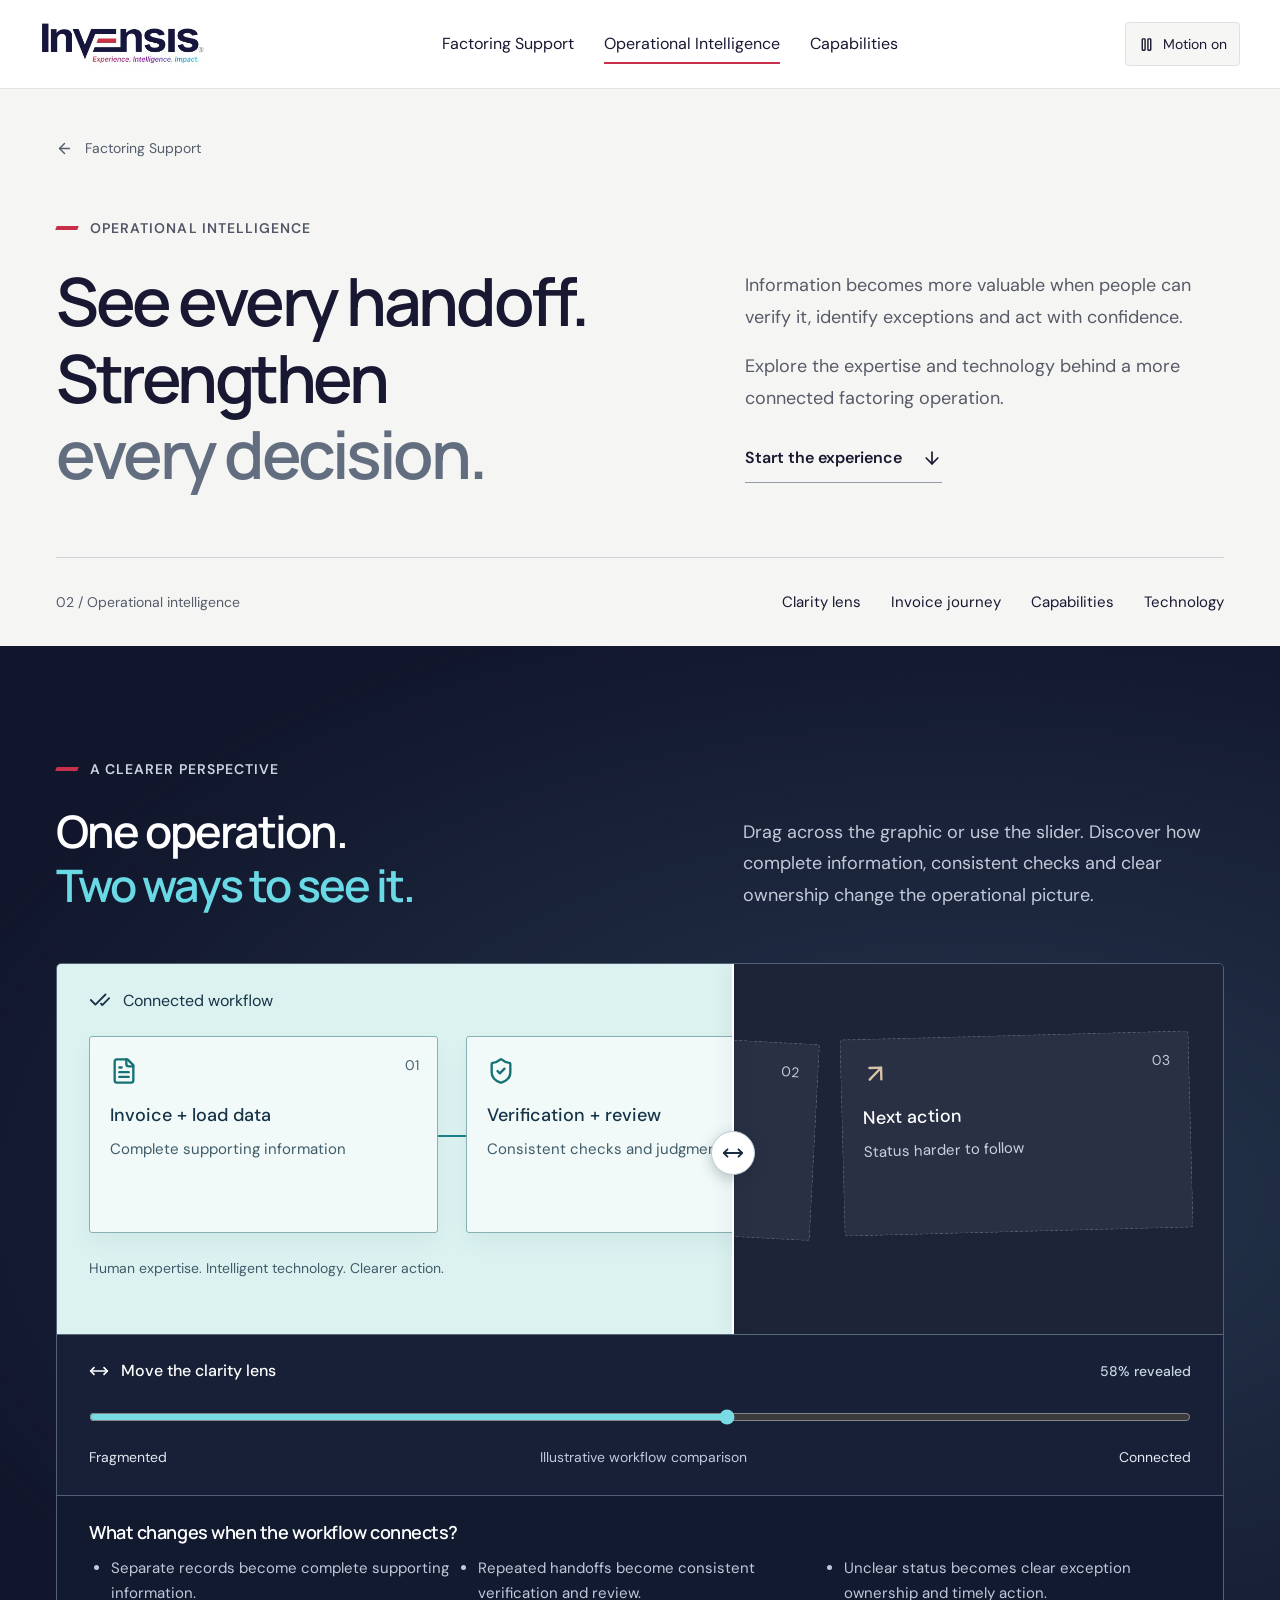
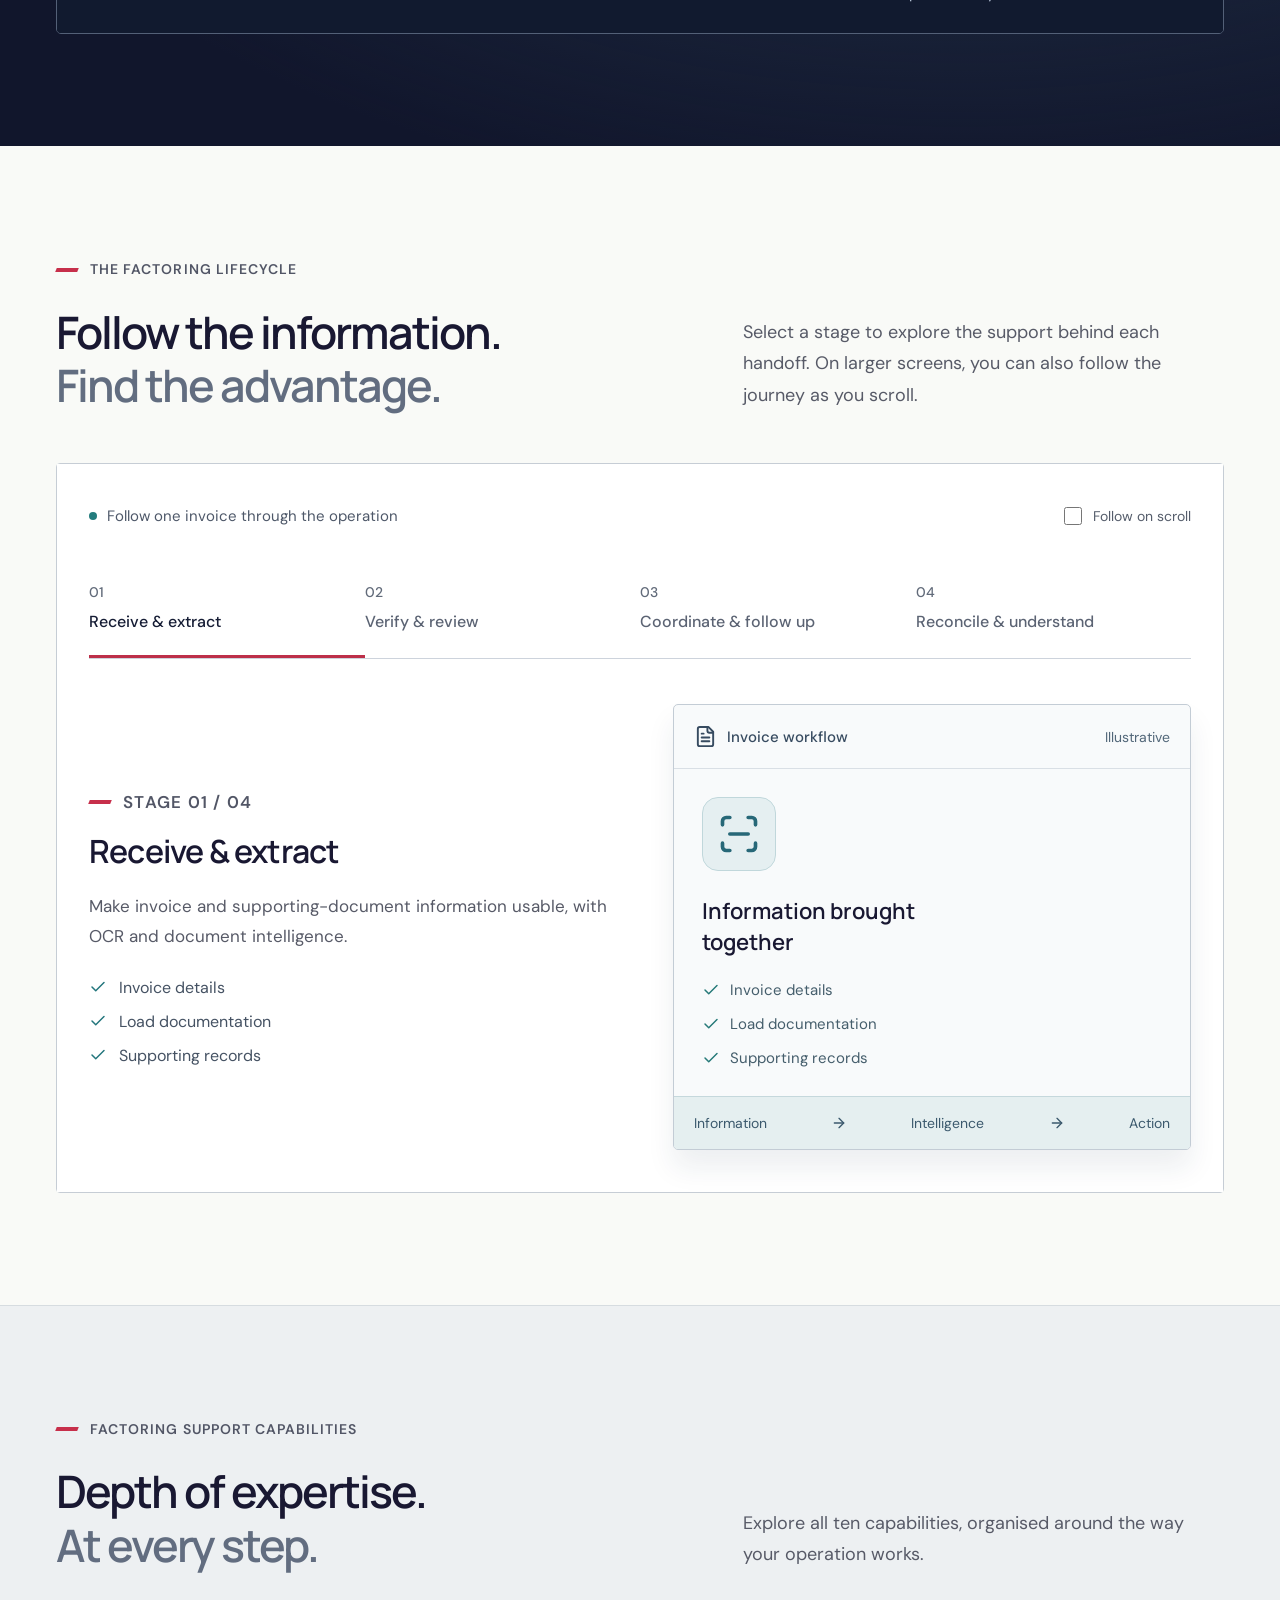
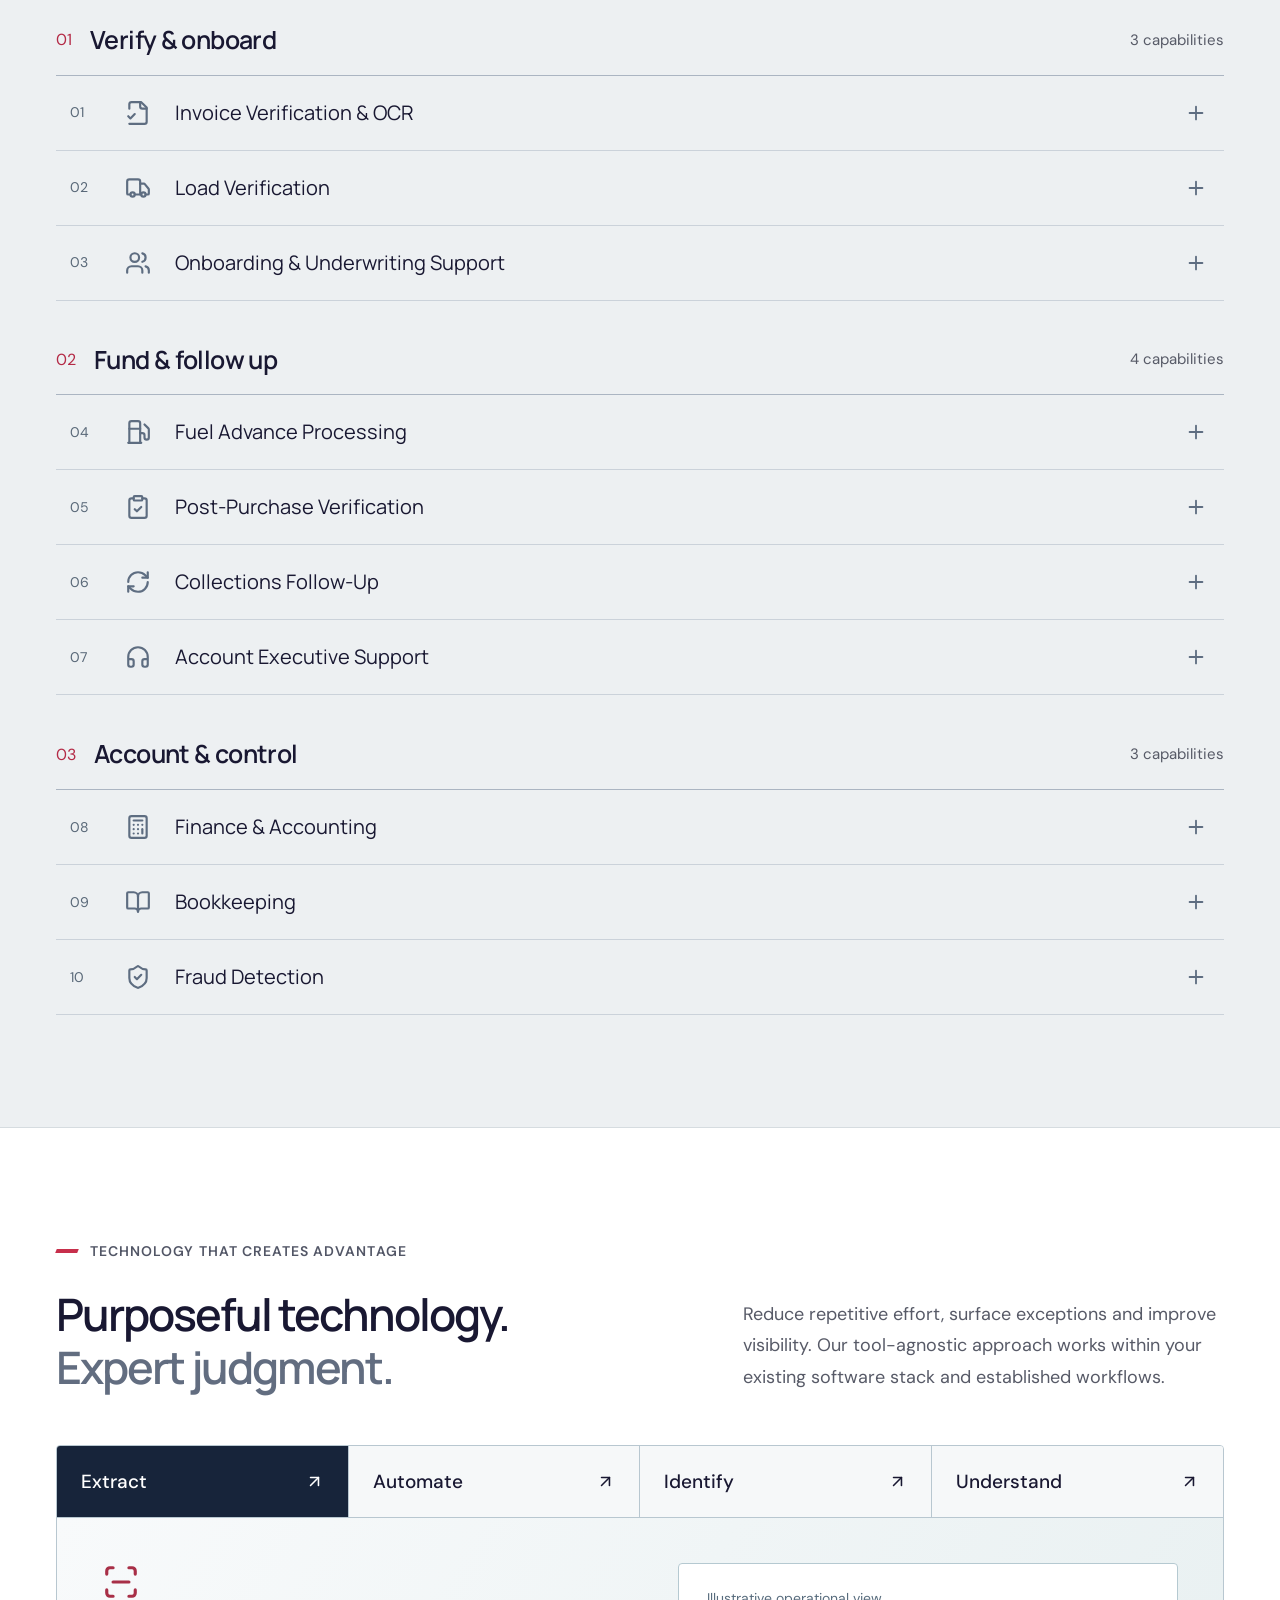
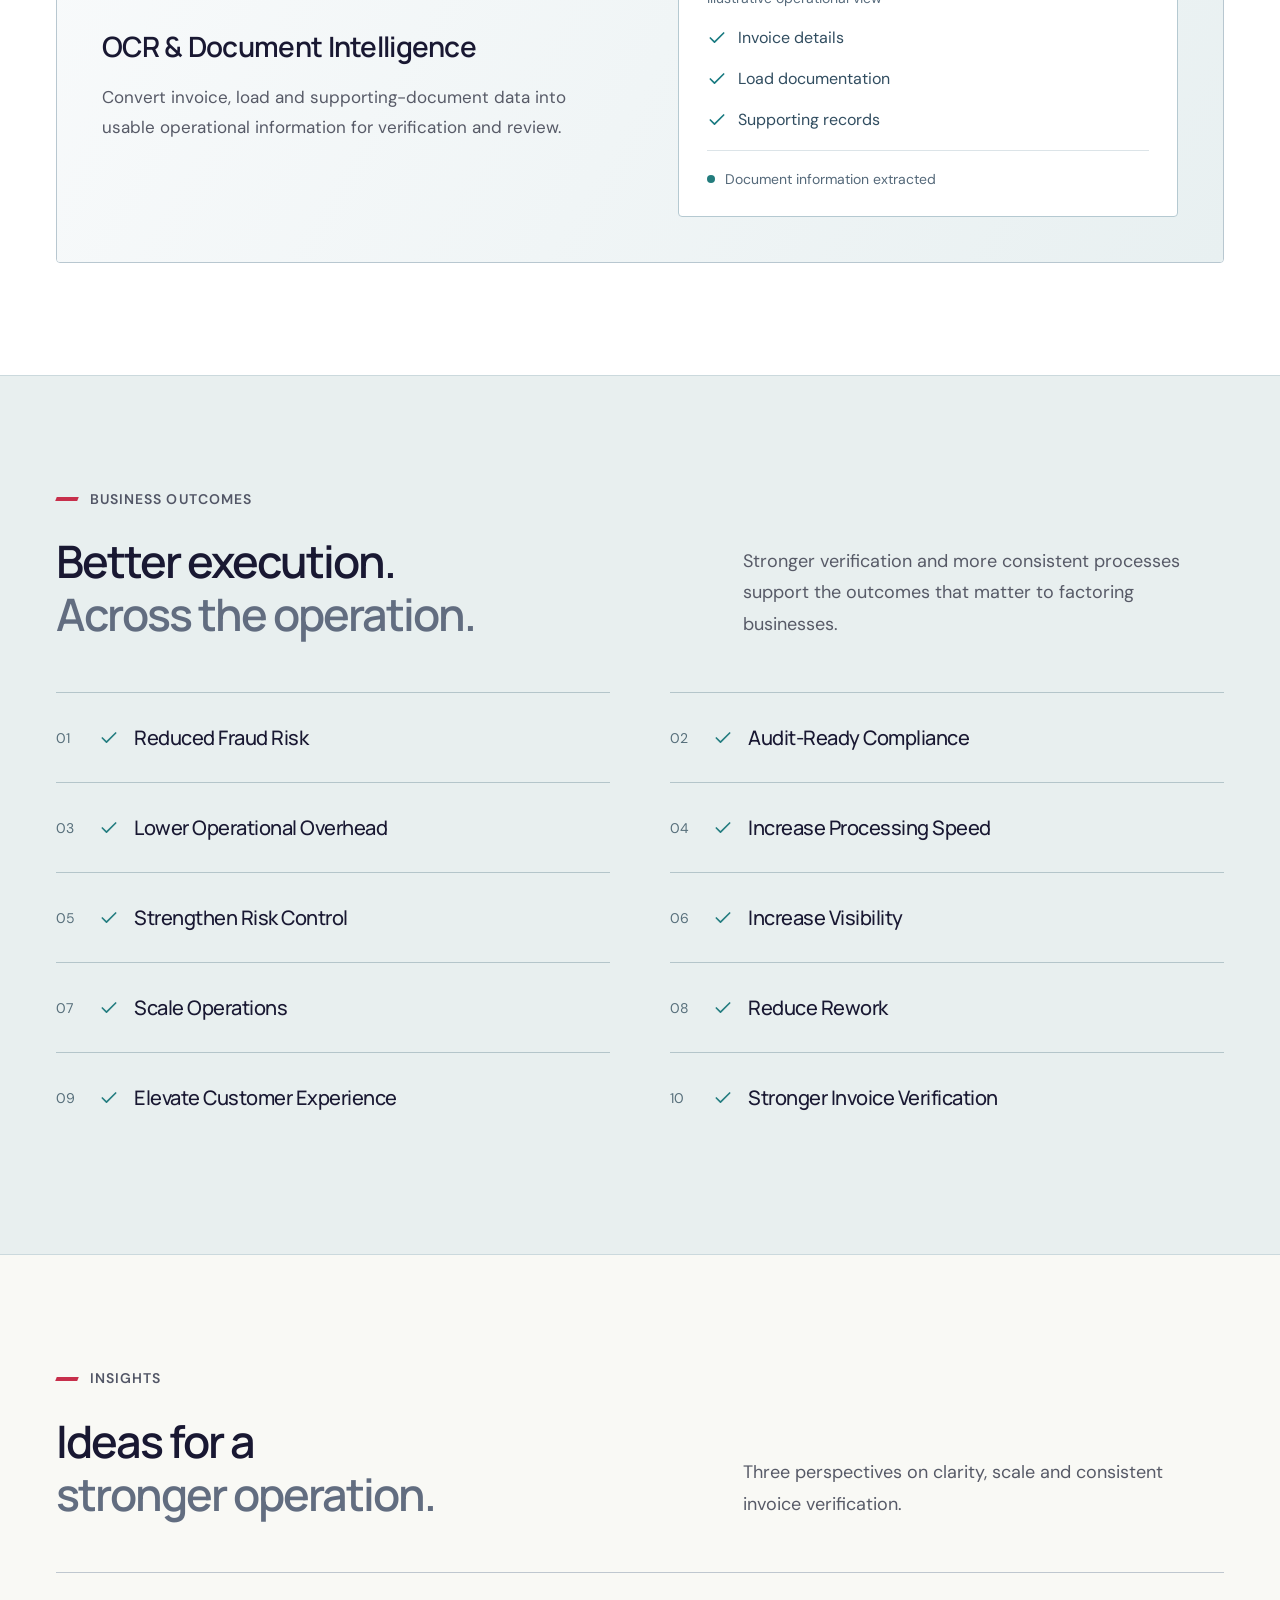
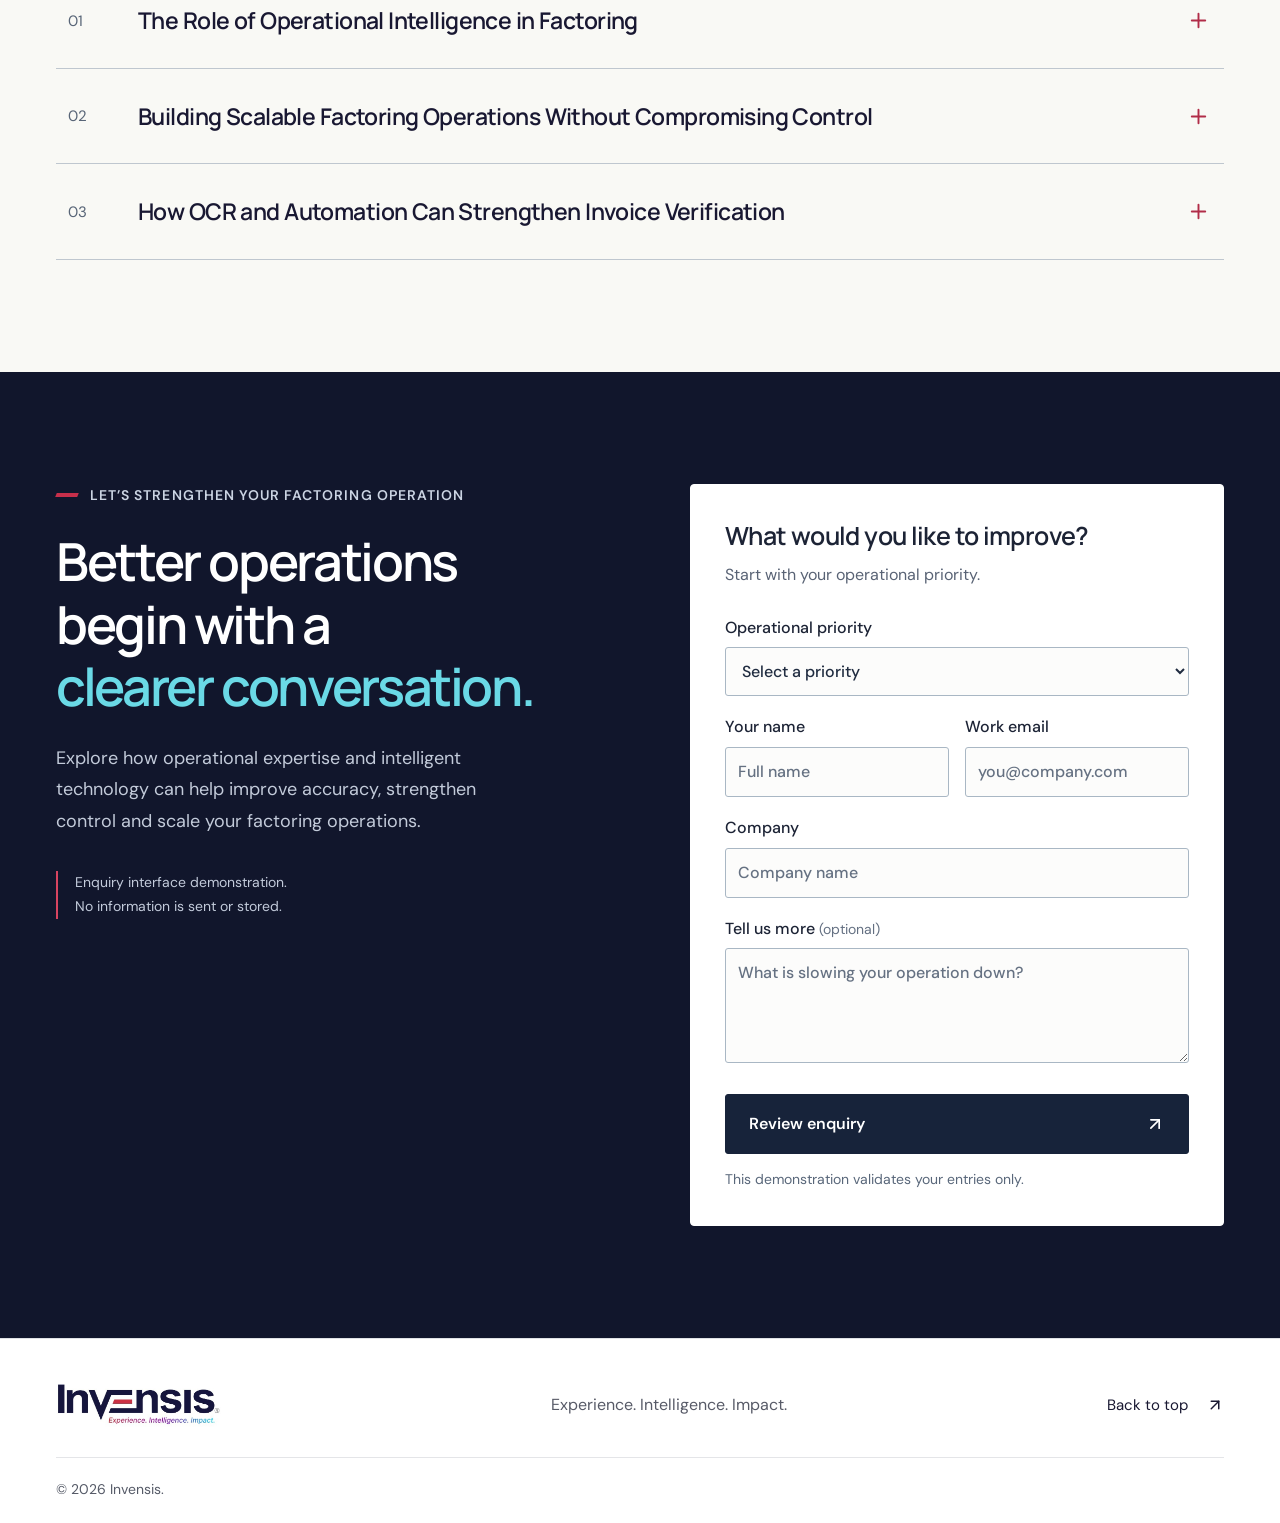
==== commit 90e23a4e: "Publish navigation refinements and scroll-triggered animations" ====
--- a/operations.html
+++ b/operations.html
@@ -1,4 +1,4 @@
 <!doctype html>
-<html lang="en"><head><meta charset="UTF-8"/><meta name="viewport" content="width=device-width, initial-scale=1.0"/><meta name="theme-color" content="#171538"/><meta name="description" content="Explore the expertise, technology and operational intelligence behind Invensis factoring support."/><link rel="icon" type="image/svg+xml" href="./favicon.svg"/><title>Operational Intelligence | Invensis</title>  <script type="module" crossorigin src="./assets/main-B9OImQj8.js"></script>
-  <link rel="stylesheet" crossorigin href="./assets/main-DvrVE4va.css">
+<html lang="en"><head><meta charset="UTF-8"/><meta name="viewport" content="width=device-width, initial-scale=1.0"/><meta name="theme-color" content="#171538"/><meta name="description" content="Explore the expertise, technology and operational intelligence behind Invensis factoring support."/><link rel="icon" type="image/svg+xml" href="./favicon.svg"/><title>Operational Intelligence | Invensis</title>  <script type="module" crossorigin src="./assets/main-BIwZEqfx.js"></script>
+  <link rel="stylesheet" crossorigin href="./assets/main-Bb00OgF_.css">
 </head><body><div id="root"></div><noscript>Enable JavaScript to explore this interactive page.</noscript></body></html>
--- a/assets/main-Bb00OgF_.css
+++ b/assets/main-Bb00OgF_.css
@@ -0,0 +1 @@
+@font-face{font-family:DM Sans;font-style:normal;font-weight:400 700;font-display:swap;src:url(./dm-sans-400-Xz1IZZA0.woff2) format("woff2")}@font-face{font-family:Manrope;font-style:normal;font-weight:400 800;font-display:swap;src:url(./manrope-400-DHIcAJRg.woff2) format("woff2")}:root{font-family:DM Sans,sans-serif;font-synthesis:none;font-size:16px;color:#191832;background:#f8f8f4;--ink:#191832;--muted:#575a67;--navy:#11162c;--red:#c72f4b;--cyan:#6ad9e6;--line:#d8dadd;--wrap:1240px}*{box-sizing:border-box}html{scroll-behavior:smooth;scroll-padding-top:105px}body{margin:0}button,input,textarea,select{font:inherit}button,a,input{-webkit-tap-highlight-color:transparent}button{cursor:pointer}a{color:inherit;text-decoration:none}button{color:inherit}img{display:block;width:100%;height:auto}svg{flex-shrink:0}button:focus-visible,a:focus-visible,input:focus-visible,select:focus-visible,textarea:focus-visible,summary:focus-visible{outline:3px solid #087f96;outline-offset:5px}.dark :focus-visible{outline-color:#81e5ef}h1,h2,h3,h4,p,figure{margin:0}h1,h2,h3,h4{font-family:Manrope,sans-serif;font-weight:600}h1{font-size:clamp(48px,5.15vw,78px);line-height:1.15;letter-spacing:-.052em}h2{font-size:clamp(34px,3.5vw,50px);line-height:1.19;letter-spacing:-.045em}h3{font-size:24px;line-height:1.35;letter-spacing:-.025em}h4{font-size:24px;line-height:1.4}em{font-style:normal;color:#626d80}p{font-size:18px;line-height:1.75;color:var(--muted)}.wrap{width:min(var(--wrap),calc(100% - 112px));margin-inline:auto}.section{padding:112px 0}.dark{background:var(--navy);color:#fff}.dark p{color:#c3cbda}.dark em{color:var(--cyan)}.eyebrow{display:flex;align-items:center;gap:12px;font-size:14px;line-height:1.6;font-weight:600;letter-spacing:.075em;text-transform:uppercase;margin-bottom:24px;color:#525666}.eyebrow>span{width:22px;height:4px;transform:skew(-22deg);background:var(--red);flex-shrink:0}.dark .eyebrow{color:#cbd4e3}.button{display:inline-flex;align-items:center;justify-content:space-between;gap:22px;min-height:56px;padding:17px 23px;background:var(--ink);border:1px solid var(--ink);color:#fff;font-size:16px;font-weight:600;line-height:1.5;border-radius:3px;transition:background .2s,transform .2s}.button:hover{background:#34364e;transform:translateY(-2px)}.dark .button{background:#fff;color:var(--ink);border-color:#fff}.dark .button:hover{background:#c5f1f5}.button svg,.text-link svg,.quiet-link svg{transition:transform .2s}.button:hover svg,.text-link:hover svg{transform:translate(3px,-2px)}.text-link,.quiet-link{display:inline-flex;align-items:center;gap:20px;min-height:44px;font-size:16px;font-weight:600;line-height:1.6}.text-link{padding-bottom:6px;border-bottom:1px solid #949ba8}.dark .quiet-link{color:#d2dae9}.skip-link{position:fixed;top:10px;left:12px;padding:15px 20px;background:#fff;z-index:100;transform:translateY(-160%)}.skip-link:focus{transform:none}.site-header{position:sticky;top:0;z-index:30;background:#fff;border-bottom:1px solid #e3e4e6}.header-inner{height:88px;width:min(1390px,calc(100% - 80px));margin:auto;display:flex;align-items:center;justify-content:space-between;gap:30px}.brand{display:inline-flex;align-items:center;min-width:172px}.brand-crop{width:174px;height:52px;display:block;overflow:hidden;background:#fff}.brand-crop img{width:200px;max-width:none;margin:-20px 0 0 -14px}.navigation{display:flex;align-items:center;gap:30px}.navigation>a{font-size:16px;line-height:1.6;min-height:44px;display:flex;align-items:center;position:relative}.navigation>a:after{content:"";position:absolute;bottom:2px;left:0;width:0;height:2px;background:var(--red);transition:width .2s}.navigation>a:hover:after,.navigation>a[aria-current]:after{width:100%}.header-actions{display:flex;align-items:center;gap:12px}.motion-toggle{display:flex;gap:8px;align-items:center;font-size:14px;white-space:nowrap;min-height:44px;padding:8px 12px;background:#f6f6f5;border:1px solid #dfe0e2;border-radius:4px}.menu-toggle{display:none;border:1px solid #dfe0e2;background:#fff;width:44px;height:44px;align-items:center;justify-content:center}.reading-progress{height:2px;background:var(--red);position:absolute;bottom:-1px;left:0;width:100%;transform:scaleX(var(--read-progress,0));transform-origin:left}.home-hero{overflow:hidden;background:radial-gradient(ellipse at 88% 52%,#27304b 0,transparent 46%),#11162c}.hero-grid{display:grid;grid-template-columns:1.25fr 1fr;gap:25px;align-items:center;min-height:640px;padding-top:70px;padding-bottom:72px}.hero-copy{z-index:2}.hero-copy h1{font-size:clamp(48px,4.5vw,70px);font-weight:600}.hero-copy>p{margin-top:28px;font-size:21px;line-height:1.6;color:#cbd4e5}.hero-actions{display:flex;gap:24px;align-items:center;flex-wrap:wrap;margin-top:35px}.hero-baseline{display:flex;justify-content:space-between;align-items:center;gap:20px;border-top:1px solid #ffffff25;padding-block:23px}.hero-baseline p{font-size:16px;color:#f2f4fa}.hero-baseline p span{color:var(--cyan)}.hero-baseline>span{font-size:14px;color:#b8c2d6}.signal-art{position:relative;width:100%;aspect-ratio:1/1.06;transform:translateY(var(--hero-travel,0px));perspective:1000px}.signal-svg{width:110%;height:100%;position:relative;left:-5%;filter:drop-shadow(0 22px 20px #04071855);transform:rotateY(-8deg) rotate(-7deg)}.signal-grid{position:absolute;top:0;right:0;bottom:0;left:0;background-image:linear-gradient(#adb7d110 1px,transparent 1px),linear-gradient(90deg,#adb7d110 1px,transparent 1px);background-size:50px 50px;-webkit-mask-image:radial-gradient(ellipse,black 0,transparent 72%);mask-image:radial-gradient(ellipse,black 0,transparent 72%)}.signal-halo{position:absolute;top:8%;right:8%;bottom:8%;left:8%;border:1px solid #879eb222;border-radius:50%;box-shadow:0 0 0 50px #879eb205,0 0 0 95px #879eb203}.signal-chip{position:absolute;display:flex;align-items:center;gap:10px;padding:13px 16px;border:1px solid #ffffff30;border-radius:5px;background:#202940e6;box-shadow:0 14px 35px #060c2040;font-size:15px;font-weight:500;color:#edf2fc}.signal-chip svg{color:#80d7e5}.chip-one{top:8%;left:2%}.chip-two{right:-2%;top:44%}.chip-three{bottom:4%;left:28%}.signal-packet{stroke-dasharray:40 460;stroke-dashoffset:460;animation:signal-flow 4s ease 3 forwards}.experience-strip{padding:42px 0;background:#fff;border-bottom:1px solid var(--line)}.stats-grid{display:grid;grid-template-columns:1.2fr repeat(3,1fr);gap:24px;align-items:center}.stats-grid>p{font-size:16px;line-height:1.7}.stats-grid>p strong{font-weight:500;color:var(--ink)}.stat{border-left:1px solid var(--line);padding-left:35px;display:flex;flex-direction:column;gap:6px}.stat strong{font-family:Manrope,sans-serif;font-size:40px;letter-spacing:-.05em;font-weight:500}.stat span{font-size:15px;color:var(--muted)}.approach-grid{display:grid;grid-template-columns:1.12fr 1fr;gap:85px;align-items:center}.section-intro>p{margin-top:25px;max-width:550px}.section-intro .text-link{margin-top:26px}.freight-image{position:relative;height:530px;overflow:hidden;border-radius:4px;background:#182735}.freight-image>img{height:100%;object-fit:cover;object-position:50% 50%;filter:saturate(.6)}.freight-image:after{content:"";position:absolute;top:0;right:0;bottom:0;left:0;background:linear-gradient(transparent 55%,#101b2edf)}.freight-image figcaption{display:flex;gap:18px;align-items:center;position:absolute;left:28px;right:28px;bottom:30px;z-index:1;font-size:16px;line-height:1.7;color:#fff}.freight-image figcaption svg{color:var(--cyan)}.freight-image figcaption strong{font-size:21px;font-weight:500}.image-index{position:absolute;right:25px;top:25px;color:#fff;font-size:15px}.friction-grid{display:grid;grid-template-columns:repeat(4,1fr);gap:32px;margin-top:78px}.friction-grid article{position:relative;border-top:1px solid #bec3ca;padding-top:24px}.friction-grid .item-number{position:absolute;top:24px;right:0;color:#6c707a;font-size:14px}.friction-grid article>svg{margin-bottom:22px;color:#b72a45}.friction-grid h3{font-size:20px;margin-bottom:12px}.friction-grid p{font-size:17px;line-height:1.7}.heading-row{display:grid;grid-template-columns:1.25fr 1fr;gap:85px;align-items:end;margin-bottom:52px}.heading-row>p{max-width:510px}.capability-overview{background:#edf0f2;border-block:1px solid #dde1e4}.service-chapters{border-top:1px solid #c7cdd3}.service-chapter{display:grid;grid-template-columns:60px 1fr 140px 30px;gap:28px;align-items:center;border-bottom:1px solid #c7cdd3;padding:32px 12px;transition:background .2s,padding .2s}.service-chapter:hover{background:#fff;padding-inline:22px}.chapter-number{font-size:16px;color:#626878}.service-chapter h3{font-size:28px;margin-bottom:7px}.service-chapter p{font-size:17px;line-height:1.65}.chapter-count{font-size:15px;color:#565f70}.service-chapter>svg{color:#c12e4a}.feature-grid{display:grid;grid-template-columns:1.1fr 1fr;gap:90px;align-items:center}.experience-feature p:not(.eyebrow){margin-top:28px;max-width:510px}.experience-feature .button{margin-top:30px}.lens-preview{min-height:390px;position:relative;display:flex;align-items:center;justify-content:center;border:1px solid #ffffff30;background:linear-gradient(135deg,#283249,#141c33);border-radius:5px;overflow:hidden}.preview-noise{position:absolute;top:0;right:0;bottom:0;left:0}.preview-noise>span{position:absolute;font-size:15px;color:#c8d0df;background:#3c465955;border:1px solid #ffffff19;padding:13px 17px;border-radius:4px;transform:rotate(-7deg)}.preview-noise>span:nth-child(1){top:40px;left:15px}.preview-noise>span:nth-child(2){top:67px;right:23px;transform:rotate(12deg)}.preview-noise>span:nth-child(3){left:35px;bottom:84px;transform:rotate(8deg)}.preview-noise>span:nth-child(4){right:26px;bottom:106px}.preview-noise>span:nth-child(5){left:38%;top:20px;transform:rotate(7deg)}.preview-circle{position:relative;width:240px;height:240px;border-radius:50%;display:flex;flex-direction:column;align-items:center;justify-content:center;gap:12px;background:#c7f4f4;box-shadow:0 0 0 1px #8cc8d5,0 0 0 17px #6bcddd10;color:#122c3e;transform:translateY(-15px);transition:transform .4s}.lens-preview:hover .preview-circle{transform:translateY(-15px) scale(1.04)}.preview-circle strong{font-family:Manrope,sans-serif;font-size:30px;letter-spacing:-.035em}.preview-circle>span{font-size:14px}.preview-handle{position:absolute;top:50%;right:7%;width:44px;height:44px;border-radius:50%;background:#fff;color:#171a31;display:flex;align-items:center;justify-content:center;box-shadow:0 0 0 6px #ffffff13}.preview-caption{position:absolute;bottom:0;left:0;right:0;padding:19px 20px;background:#121b32;display:flex;align-items:center;justify-content:space-between;gap:12px;font-size:14px;line-height:1.5}.impact-grid{display:grid;grid-template-columns:1.1fr 1fr;gap:90px;align-items:center}.case-feature{position:relative;overflow:hidden;padding:38px 42px;background:#e8edf0;border:1px solid #cdd5dc;border-radius:3px}.case-feature:before{content:"";position:absolute;width:320px;height:320px;border:1px solid #8298ab30;border-radius:50%;right:-180px;top:45px;box-shadow:0 0 0 34px #8298ab10,0 0 0 70px #8298ab08}.case-meta{display:flex;align-items:center;gap:13px;font-size:14px;text-transform:uppercase;letter-spacing:.07em;color:#535e70}.case-meta svg{color:#b72a45}.case-value{display:block;font-family:Manrope,sans-serif;font-size:clamp(95px,10vw,150px);line-height:1.3;letter-spacing:-.09em;font-weight:500;margin:10px 0;color:#192a43}.case-value>span{font-size:.43em;letter-spacing:-.06em;margin-left:7px;color:#b72a45}.case-measure{font-size:18px;color:#4b576b}.case-feature h3{font-size:22px;line-height:1.5;margin-top:28px;position:relative;max-width:430px}.case-rule{width:70px;height:4px;display:block;margin-top:27px;background:#c4314d;transform:skew(-25deg)}.industry-section{background:#fff;border-block:1px solid var(--line);padding:80px 0}.industry-grid{display:grid;grid-template-columns:.8fr 1.2fr;gap:80px;align-items:center}.industry-grid figure{height:530px;overflow:hidden}.industry-grid img{height:100%;object-fit:cover;filter:saturate(.45)}.industry-grid h2{font-size:42px}.industry-row{display:flex;gap:20px;margin-top:34px;padding-top:25px;border-top:1px solid #d9dce1}.industry-row>svg{color:#b82e49;margin-top:3px}.industry-row h3{font-size:21px;margin-bottom:8px}.industry-row p{font-size:17px;line-height:1.7}.next-page{display:flex;justify-content:space-between;align-items:center;gap:40px;padding-block:96px}.next-page h2{font-size:40px}.site-footer{background:#fff;border-top:1px solid #dfe1e5;padding-top:40px;padding-bottom:25px}.footer-inner{display:flex;justify-content:space-between;align-items:center;gap:30px}.footer-inner>p{font-size:16px}.footer-inner>a:last-child{display:flex;align-items:center;gap:18px;min-height:44px;font-size:15px}.footer-bottom{border-top:1px solid #e4e5e8;margin-top:26px;padding-top:22px;font-size:14px;color:#555a67}.operations-hero{padding:37px 0 0;background:#f5f6f3}.back-link{display:inline-flex;align-items:center;gap:12px;min-height:44px;font-size:14px;color:#535d6d}.back-link svg{transform:rotate(180deg)}.operations-hero-grid{display:grid;grid-template-columns:1.25fr 1fr;align-items:end;gap:90px;padding-top:47px;padding-bottom:64px}.operations-hero h1{font-size:clamp(46px,5.2vw,76px)}.operations-hero-grid>div:last-child{padding-bottom:10px}.operations-hero-grid>div:last-child>p+p{margin-top:18px}.operations-hero-grid .text-link{margin-top:25px}.page-chapters{display:flex;gap:30px;flex-wrap:wrap;padding:22px 0;border-top:1px solid #cdd2d9;align-items:center}.page-chapters>span{margin-right:auto;color:#555d6b;font-size:14px}.page-chapters>a{font-size:15px;min-height:44px;display:flex;align-items:center}.page-chapters>a:hover{text-decoration:underline}.clarity-section{background:radial-gradient(ellipse at 75% 50%,#25364c,transparent 80%),#11162c}.clarity-experience{border:1px solid #536077;border-radius:5px;overflow:hidden}.lens-scene{height:370px;position:relative;overflow:hidden}.lens-world{position:absolute;top:0;right:0;bottom:0;left:0;padding:25px 32px;background:#1d2437}.lens-world-heading{display:flex;align-items:center;gap:12px;font-size:16px;color:#e0e5ee}.status-mark{width:11px;height:11px;background:#dbbd88;border-radius:50%;display:block}.lens-chain{display:grid;grid-template-columns:repeat(3,1fr);gap:28px;margin-top:25px}.lens-node{position:relative;display:flex;flex-direction:column;align-items:start;border:1px dashed #8d95a275;background:#293044;min-height:197px;padding:20px;border-radius:3px;transform:rotate(-3deg)}.lens-node:nth-child(2){transform:rotate(3deg)}.lens-node:nth-child(3){transform:rotate(-1.5deg)}.lens-node>span{position:absolute;right:18px;top:19px;font-size:14px;color:#c2c8d4}.lens-node>svg{color:#d6c4a7;width:28px;height:28px;margin-bottom:18px}.lens-node strong{font-size:18px;font-weight:500;line-height:1.4;max-width:220px}.lens-node p{font-size:15px;line-height:1.6;color:#cad0dc;margin-top:9px;max-width:240px}.lens-world-note{font-size:14px;color:#d0d6e1;margin-top:23px}.lens-connected{background:#dbf2f0;color:#173348;clip-path:inset(0 calc(100% - var(--clarity)) 0 0)}.lens-connected .lens-world-heading{color:#173348}.lens-connected .lens-node{transform:none;border:1px solid #88b1b3;background:#f1faf8;box-shadow:0 10px 20px #32637510}.lens-connected .lens-node>svg{color:#167174}.lens-connected .lens-node>span{color:#486274}.lens-connected .lens-node p,.lens-connected .lens-world-note{color:#405c6a}.lens-connected .lens-node:after{content:"";position:absolute;right:-29px;top:50%;width:28px;height:2px;background:#1c8086}.lens-connected .lens-node:last-child:after{display:none}.lens-divider{position:absolute;left:var(--clarity);top:0;bottom:0;width:2px;background:#fff;box-shadow:0 0 20px #08253a50;pointer-events:none;transform:translate(-1px)}.lens-divider>span{position:absolute;top:45%;left:-21px;display:flex;align-items:center;justify-content:center;width:44px;height:44px;color:#1a2e41;background:#fff;border:1px solid #bdcdd5;border-radius:50%;box-shadow:0 4px 14px #18283940}.lens-control{padding:25px 32px;background:#172036;border-top:1px solid #5b697c}.lens-control label{display:flex;gap:12px;align-items:center;font-size:16px;font-weight:500}.lens-control label>span{margin-left:auto;color:#c7d7e4;font-size:14px}.lens-control input{display:block;width:100%;height:44px;margin:14px 0 6px;accent-color:#79dbe3;cursor:ew-resize}.lens-control>div{display:flex;justify-content:space-between;align-items:center;gap:20px;font-size:14px;color:#e2e9f2}.lens-control>div p{font-size:14px;color:#bdcbdd}.lens-text-alternative{padding:24px 32px 28px;border-top:1px solid #536077;background:#111a2f}.lens-text-alternative h3{font-size:18px;margin-bottom:12px}.lens-text-alternative ul{margin:0;padding-left:22px;display:grid;grid-template-columns:repeat(3,1fr);gap:20px;color:#bdcadc;font-size:15px;line-height:1.65}.journey-section{background:#f9faf7}.journey-scroll{border:1px solid #c6cdd5;border-radius:4px;background:#fff}.journey-sticky{background:#fff;padding:30px 32px}.journey-topline{display:flex;justify-content:space-between;gap:20px;align-items:center}.journey-topline>p{font-size:15px;color:#4e5869;display:flex;align-items:center;gap:10px}.status-dot{display:inline-block;width:8px;height:8px;border-radius:50%;background:#237c7d;flex-shrink:0}.follow-control{font-size:14px;display:flex;align-items:center;gap:8px;color:#555d6b;min-height:44px}.follow-control input{width:18px;height:18px;accent-color:#1a5b71}.journey-tabs{display:grid;grid-template-columns:repeat(4,1fr);margin-top:26px;border-bottom:1px solid #cdd3dc}.journey-tabs button{background:transparent;text-align:left;border:0;border-bottom:3px solid transparent;padding:18px 15px 21px 0;font-size:16px;line-height:1.5;color:#5b6373;font-weight:500}.journey-tabs button>span{font-size:14px;display:block;margin-bottom:7px;color:#727b89}.journey-tabs button[aria-selected=true]{border-color:#bd2f49;color:#151c34}.journey-panel{display:grid;grid-template-columns:1fr 1fr;gap:65px;padding-top:45px;padding-bottom:12px;align-items:center}.journey-copy .eyebrow{margin-bottom:14px}.journey-copy h3{font-size:32px;margin-bottom:19px}.journey-copy p{font-size:17px}.journey-copy ul{list-style:none;padding:0;margin:25px 0 0}.journey-copy li{display:flex;align-items:center;gap:12px;font-size:16px;color:#455263;margin-top:13px}.journey-copy li svg{color:#23767d}.journey-document{border:1px solid #c3ccd5;background:#f8fafb;border-radius:5px;box-shadow:0 18px 28px #1d344914;overflow:hidden}.document-top{display:flex;align-items:center;gap:10px;padding:20px;border-bottom:1px solid #d9dfe5;color:#374b60;font-size:15px}.document-top strong{font-weight:500}.document-top>span{margin-left:auto;font-size:14px;color:#526779}.document-content{padding:28px}.document-icon{width:74px;height:74px;background:#e5eff1;border:1px solid #c0d7db;border-radius:16px;display:flex;align-items:center;justify-content:center;color:#276878;margin-bottom:25px}.phase-1 .document-icon{background:#f7e4e8;color:#b52e49;border-color:#e6bfc8}.document-content h4{font-size:22px;max-width:290px;margin-bottom:22px}.document-checks{display:flex;flex-direction:column;gap:14px}.document-checks>span{display:flex;align-items:center;gap:10px;font-size:15px;color:#455e6c}.document-checks svg{color:#277a79}.document-bottom{display:flex;align-items:center;justify-content:space-between;gap:8px;font-size:14px;color:#3b596d;background:#e5eff0;border-top:1px solid #c5d8dc;padding:17px 20px}.library-section{background:#edf0f2;border-block:1px solid #d6dce0}.capability-library{display:grid;grid-template-columns:1fr;gap:42px}.capability-group{scroll-margin-top:110px}.capability-group-heading{display:flex;gap:18px;align-items:center;border-bottom:1px solid #abb5c2;padding-bottom:18px}.capability-group-heading>span{font-size:16px;color:#b42a46}.capability-group-heading>h3{font-size:25px}.capability-group-heading>p{margin-left:auto;font-size:15px}.capability-row{border-bottom:1px solid #cbd2da}.capability-row>button{display:grid;grid-template-columns:35px 30px 1fr 25px;gap:20px;align-items:center;width:100%;padding:22px 14px;border:0;text-align:left;background:transparent;font-size:20px;line-height:1.5;font-family:Manrope,sans-serif;transition:background .2s}.capability-row>button:hover{background:#ffffff8c}.capability-row>button>svg{color:#5e6d81}.capability-number{font-family:DM Sans,sans-serif;font-size:14px;color:#596878}.capability-row.is-expanded{background:#fff}.capability-row.is-expanded>button>svg{color:#b72c48}.capability-row>div{padding:0 66px 26px 99px}.capability-row p{max-width:820px;font-size:18px}.technology-section{background:#fff}.technology-experience{border:1px solid #b8c7d0;border-radius:4px;overflow:hidden}.technology-tabs{display:grid;grid-template-columns:repeat(4,1fr);border-bottom:1px solid #b8c7d0}.technology-tabs button{display:flex;align-items:center;justify-content:space-between;gap:15px;border:0;border-right:1px solid #b8c7d0;background:#f6f8f9;padding:23px 24px;font-size:19px;font-weight:500;min-height:70px}.technology-tabs button:last-child{border-right:0}.technology-tabs button[aria-selected=true]{background:#17243a;color:#fff}.technology-panel{display:grid;grid-template-columns:1fr 1fr;gap:75px;padding:45px;background:linear-gradient(120deg,#f8fafb,#e8f0f1)}.technology-panel>div:first-child>svg{color:#a82f47;margin-bottom:22px}.technology-panel h3{font-size:28px;margin-bottom:17px}.technology-panel p{font-size:17px}.technology-details{padding:25px 28px;border:1px solid #b5c9d1;border-radius:4px;background:#fff;display:flex;flex-direction:column;gap:20px;align-self:center}.small-label{font-size:14px;color:#586c7d}.technology-details>span:not(.small-label){display:flex;align-items:center;gap:11px;font-size:16px;color:#314d60}.technology-details svg{color:#197a81}.technology-details>p{display:flex;align-items:center;gap:10px;font-size:14px;line-height:1.6;border-top:1px solid #dce4e8;padding-top:17px;color:#546879}.outcomes-section{background:#e8efef;border-block:1px solid #cbd9dd}.outcomes-grid{display:grid;grid-template-columns:1fr 1fr;gap:0 60px}.outcomes-grid>div{position:relative;display:flex;align-items:center;gap:15px;border-top:1px solid #b4c5ca;padding:25px 0;min-height:90px}.outcomes-grid>div>span{font-size:14px;color:#576f7b;min-width:28px}.outcomes-grid>div>svg{color:#247d80}.outcomes-grid h3{font-size:20px;font-weight:500}.perspectives-section{background:#f9f9f5}.perspective-list{border-top:1px solid #bfc7cf}.perspective-list details{border-bottom:1px solid #bfc7cf}.perspective-list summary{cursor:pointer;list-style:none;display:grid;grid-template-columns:45px 1fr 25px;gap:25px;align-items:center;padding:30px 12px;transition:background .2s}.perspective-list summary::-webkit-details-marker{display:none}.perspective-list summary:hover{background:#fff}.perspective-list summary>span{font-size:15px;color:#586577}.perspective-list summary h3{font-size:23px;line-height:1.5}.perspective-list summary>svg{color:#b12d48}.perspective-list details[open] summary>svg{transform:rotate(45deg)}.perspective-list details>p{padding:0 70px 30px 82px;max-width:1000px;font-size:18px}.conversation-grid{display:grid;grid-template-columns:1fr 1fr;gap:100px;align-items:start}.conversation h2{font-size:clamp(38px,4.1vw,59px)}.conversation-grid>div>p:not(.eyebrow){margin-top:25px;max-width:480px}.enquiry-disclaimer{display:block;font-size:14px;line-height:1.7;color:#c3cbdb;margin-top:34px;padding-left:17px;border-left:2px solid #d84461}.enquiry-form{padding:34px;background:#fff;color:#1c2335;border-radius:4px;border:1px solid #fff}.enquiry-form h3{font-size:25px;margin-bottom:8px}.enquiry-form>p{font-size:16px;color:#596375}.enquiry-form>p:first-of-type{margin-bottom:26px}.enquiry-form label{font-size:16px;line-height:1.6;display:block;font-weight:500;margin-top:18px}.enquiry-form label>span{font-size:14px;color:#647082;font-weight:400}.enquiry-form input,.enquiry-form select,.enquiry-form textarea{width:100%;background:#fcfcfb;color:#202c40;border:1px solid #a9b7c4;border-radius:3px;font-size:16px;padding:12px;line-height:1.5;margin-top:7px;min-height:49px}.enquiry-form input::placeholder,.enquiry-form textarea::placeholder{color:#657182;opacity:1}.enquiry-form select{padding-right:25px}.enquiry-form textarea{resize:vertical;min-height:115px}.form-pair{display:grid;grid-template-columns:1fr 1fr;gap:16px}.enquiry-form .button{margin-top:23px;width:100%;background:#17233a;border-color:#17233a;color:#fff}.enquiry-form .button:hover{background:#30435d}.enquiry-form>p.form-note{font-size:14px;line-height:1.7;margin-top:14px;color:#59677a}.enquiry-form>p.form-status{display:flex;align-items:start;gap:10px;font-size:15px;line-height:1.6;color:#1d5d58;background:#e9f5ef;padding:15px;border:1px solid #accfc5;border-radius:3px;margin-top:16px}html[data-motion=on] [data-reveal]{opacity:0;transform:translateY(18px);transition:opacity .6s ease,transform .6s ease}html[data-motion=on] [data-reveal].is-visible{opacity:1;transform:none}html[data-motion=off]{scroll-behavior:auto}html[data-motion=off] *,html[data-motion=off] *:before,html[data-motion=off] *:after{animation:none!important;transition:none!important}html[data-motion=off] .signal-packet{stroke-dashoffset:0}.journey-scroll.following{height:1600px}.journey-scroll.following .journey-sticky{position:sticky;top:105px;min-height:620px}.follow-control{display:none}@media(min-width:1101px)and (min-height:851px){.follow-control{display:flex}}@keyframes signal-flow{0%{stroke-dashoffset:460}to{stroke-dashoffset:-40}}@media(min-width:1500px){.hero-grid{min-height:710px}.hero-copy h1{font-size:72px}}@media(max-width:1100px){.wrap{width:calc(100% - 72px)}.header-inner{width:calc(100% - 48px);gap:20px}.navigation{gap:19px}.navigation>a{font-size:14px}.motion-toggle span{display:none}.brand,.brand-crop{min-width:0;width:155px}.brand-crop img{width:182px;margin:-18px 0 0 -13px}.hero-grid{min-height:600px;gap:20px;grid-template-columns:1.2fr 1fr}.hero-copy h1{font-size:clamp(43px,4.8vw,60px)}.signal-chip{padding:11px 12px;font-size:14px;gap:8px}.chip-two{right:-4%}.hero-actions{gap:15px}.hero-actions .button{font-size:15px;padding:15px 17px}.hero-copy>p{font-size:19px}.stat{padding-left:23px}.stat strong{font-size:34px}.stat span{font-size:14px}.stats-grid{gap:18px}.approach-grid,.heading-row,.feature-grid,.impact-grid,.industry-grid,.operations-hero-grid,.conversation-grid{gap:45px}.freight-image{height:480px}.friction-grid{gap:24px}.friction-grid h3{font-size:19px}.industry-grid h2{font-size:36px}.service-chapter{grid-template-columns:45px 1fr 125px 28px;gap:20px}.next-page .button{max-width:300px}.lens-world{padding:25px}.lens-chain{gap:20px}.lens-node{padding:18px 15px;min-height:210px}.lens-node strong{font-size:16px}.lens-node p{font-size:14px}.lens-connected .lens-node:after{right:-21px;width:20px}.journey-panel{gap:35px}.technology-panel{gap:35px;padding:32px}.conversation h2{font-size:43px}.journey-scroll.following{height:auto}.journey-scroll.following .journey-sticky{position:relative;top:0;min-height:0}.follow-control{display:none}}@media(max-width:850px){.section{padding:80px 0}.navigation{position:absolute;top:88px;left:0;right:0;background:#fff;border-bottom:1px solid #dfe0e3;display:none;flex-direction:column;align-items:stretch;gap:6px;padding:24px 36px;box-shadow:0 20px 40px #17213b12}.navigation-open{display:flex}.navigation>a{font-size:18px;min-height:52px;max-width:max-content}.menu-toggle{display:flex}.motion-toggle span{display:block}.hero-grid{grid-template-columns:1fr;min-height:auto;padding-top:65px;padding-bottom:45px;gap:35px}.hero-copy h1{font-size:clamp(46px,6.5vw,62px)}.hero-copy>p{font-size:21px}.signal-art{width:min(470px,85%);margin:auto;aspect-ratio:1.1}.chip-two{right:-7%}.hero-baseline{margin-top:15px}.stats-grid{grid-template-columns:repeat(3,1fr);gap:25px 15px}.stats-grid>p{grid-column:1/-1;font-size:17px}.stats-grid>p br{display:none}.stat{padding-left:0;border:0}.stat:nth-child(3),.stat:nth-child(4){padding-left:20px;border-left:1px solid var(--line)}.stat strong{font-size:38px}.approach-grid,.feature-grid,.impact-grid,.industry-grid,.conversation-grid,.operations-hero-grid{grid-template-columns:1fr;gap:40px}.approach-grid .section-intro{max-width:650px}.freight-image{height:470px}.friction-grid{grid-template-columns:1fr 1fr;gap:40px 30px;margin-top:55px}.heading-row{grid-template-columns:1fr;gap:25px;margin-bottom:40px}.heading-row>p{max-width:650px}.service-chapter{grid-template-columns:35px 1fr 25px;gap:15px}.chapter-count{display:none}.service-chapter h3{font-size:24px}.service-chapter p{font-size:17px}.lens-preview{max-width:600px;width:100%;min-height:390px}.case-feature{max-width:650px}.industry-grid{grid-template-columns:.6fr 1fr;gap:30px}.industry-grid figure{height:550px}.industry-grid h2{font-size:32px}.industry-row h3{font-size:19px}.industry-row p{font-size:16px}.industry-row{gap:13px;margin-top:24px;padding-top:22px}.next-page{padding-block:72px;align-items:start;flex-direction:column;gap:30px}.next-page .button{max-width:none}.footer-inner{flex-wrap:wrap;gap:20px}.footer-inner>p{margin-right:auto}.operations-hero{padding-top:25px}.operations-hero-grid{padding-top:35px;padding-bottom:40px;gap:28px}.operations-hero h1{font-size:clamp(46px,7vw,65px)}.operations-hero-grid>div:last-child p{max-width:650px}.page-chapters{gap:10px 22px}.page-chapters>span{width:100%;margin-bottom:4px}.lens-scene{height:360px}.lens-chain{gap:13px}.lens-world{padding:22px 20px}.lens-node{padding:16px 12px;min-height:215px;transform:rotate(-1deg)}.lens-node p{font-size:14px}.lens-node strong{font-size:15px}.lens-connected .lens-node:after{width:13px;right:-14px}.lens-world-note{font-size:14px}.lens-control,.lens-text-alternative{padding:22px}.lens-text-alternative ul{grid-template-columns:1fr;gap:8px}.journey-sticky{padding:25px}.journey-panel{grid-template-columns:1fr;gap:30px}.journey-copy p{max-width:600px}.journey-document{max-width:570px;width:100%}.journey-tabs{grid-template-columns:1fr 1fr}.journey-tabs button:nth-child(-n+2){border-bottom:1px solid #cdd3dc}.journey-tabs button[aria-selected=true]{border-bottom:3px solid #bd2f49}.journey-topline>p{font-size:15px;line-height:1.6}.technology-panel{grid-template-columns:1fr;gap:30px}.technology-tabs button{padding:20px 17px;font-size:17px}.technology-details{max-width:570px;width:100%}.outcomes-grid{gap:0 35px}.outcomes-grid h3{font-size:18px}.outcomes-grid>div{gap:11px}.conversation h2{font-size:48px}.conversation-grid>div>p:not(.eyebrow){max-width:650px}.enquiry-disclaimer{margin-top:23px}.enquiry-form{max-width:680px;width:100%}}@media(max-width:600px){.wrap{width:calc(100% - 40px)}.section{padding:65px 0}.header-inner{height:76px;width:calc(100% - 32px);gap:15px}.brand-crop{width:144px;height:43px}.brand-crop img{width:170px;margin:-18px 0 0 -12px}.header-actions{gap:8px}.motion-toggle{padding:8px 10px}.motion-toggle span{display:none}.navigation{top:76px;padding:20px}.eyebrow{font-size:14px;letter-spacing:.035em;margin-bottom:20px;gap:10px}.eyebrow>span{width:17px;height:3px}h2{font-size:34px}p{font-size:18px;line-height:1.75}.home-hero .eyebrow{font-size:14px;max-width:320px}.hero-grid{padding-top:47px;gap:25px}.hero-copy h1{font-size:clamp(37px,8.4vw,50px);line-height:1.2;letter-spacing:-.055em}.hero-copy>p{font-size:19px;line-height:1.6;margin-top:24px}.hero-actions{align-items:start;gap:17px;margin-top:28px;flex-direction:column}.hero-actions .button{font-size:16px;min-height:56px;padding:16px 20px}.quiet-link{font-size:16px}.signal-art{width:91%;aspect-ratio:1.05;margin-top:15px}.signal-chip{font-size:14px;padding:10px;gap:8px}.signal-chip svg{width:17px;height:17px}.chip-one{top:1%;left:-1%}.chip-two{right:-2%;top:42%}.chip-three{bottom:1%;left:26%}.hero-baseline{padding-block:20px;gap:12px;flex-direction:column;align-items:start}.hero-baseline p{font-size:16px}.hero-baseline>span{font-size:14px}.experience-strip{padding:30px 0}.stats-grid{gap:24px 10px}.stats-grid>p{font-size:16px}.stats-grid>p br{display:block}.stat strong{font-size:30px;letter-spacing:-.06em}.stat span{font-size:14px;line-height:1.5}.stat:nth-child(3),.stat:nth-child(4){padding-left:13px}.approach-grid{gap:35px}.section-intro>p{margin-top:23px}.section-intro .text-link{font-size:16px;gap:12px}.freight-image{height:390px}.freight-image figcaption{left:23px;bottom:23px;font-size:16px;gap:14px}.freight-image figcaption strong{font-size:19px}.friction-grid{grid-template-columns:1fr;gap:32px;margin-top:45px}.friction-grid article{padding-left:44px;padding-top:22px}.friction-grid article>svg{position:absolute;left:0;top:25px}.friction-grid h3{font-size:21px;padding-right:28px}.friction-grid p{font-size:17px}.friction-grid .item-number{top:24px}.service-chapter{padding:25px 0;gap:13px;grid-template-columns:25px 1fr 24px}.service-chapter:hover{padding-inline:5px}.service-chapter h3{font-size:22px}.service-chapter p{font-size:16px}.service-chapter>svg{width:23px;height:23px}.chapter-number{font-size:14px}.feature-grid{gap:32px}.lens-preview{min-height:355px}.preview-circle{width:205px;height:205px}.preview-circle>svg{width:42px;height:42px}.preview-circle>strong{font-size:27px}.preview-circle>span{font-size:14px}.preview-caption{font-size:14px;padding:17px}.preview-handle{right:5%;width:40px;height:40px}.preview-noise>span{font-size:14px;padding:10px}.case-feature{padding:28px}.case-value{font-size:120px}.case-meta{font-size:14px;letter-spacing:.04em}.case-feature h3{font-size:21px}.industry-section{padding:65px 0}.industry-grid{grid-template-columns:1fr;gap:35px}.industry-grid figure{height:310px}.industry-grid h2{font-size:34px}.industry-row h3{font-size:21px}.industry-row p{font-size:17px}.industry-row{gap:17px}.next-page{padding-block:65px}.next-page h2{font-size:34px}.next-page .button{font-size:16px;gap:18px;max-width:100%}.site-footer{padding-top:25px}.footer-inner{align-items:start}.footer-inner>p{width:100%;font-size:16px;order:3}.footer-inner>a:last-child{font-size:14px;margin-top:1px;gap:9px}.footer-inner .brand-crop{width:145px}.footer-bottom{font-size:14px}.operations-hero h1{font-size:clamp(42px,10vw,56px)}.operations-hero-grid{padding-top:27px}.back-link{font-size:14px}.page-chapters{gap:0 18px;padding:18px 0}.page-chapters>a{font-size:15px}.page-chapters>span{font-size:14px}.lens-scene{height:560px}.lens-world{padding:21px 16px}.lens-world-heading{font-size:15px;gap:9px}.lens-chain{grid-template-columns:1fr;gap:13px;margin-top:24px}.lens-node{display:grid;grid-template-columns:29px 1fr;gap:7px 13px;min-height:120px;padding:18px;align-items:center;transform:rotate(-1deg)}.lens-node:nth-child(2){transform:rotate(1deg)}.lens-node:nth-child(3){transform:rotate(-1deg)}.lens-node>span{top:15px;right:13px;font-size:14px}.lens-node>svg{width:25px;height:25px;margin:0;grid-row:1/3}.lens-node strong{font-size:16px;padding-right:18px;max-width:none}.lens-node p{font-size:15px;line-height:1.5;grid-column:2;margin:0;max-width:220px}.lens-connected .lens-node{transform:none}.lens-connected .lens-node:after{width:2px;height:13px;top:auto;bottom:-14px;left:30px;right:auto}.lens-world-note{font-size:14px;margin-top:20px;line-height:1.6}.lens-control{padding:21px 16px}.lens-control label{font-size:15px;flex-wrap:wrap;gap:9px}.lens-control label>span{font-size:14px}.lens-control>div{gap:10px;flex-wrap:wrap;font-size:14px}.lens-control>div>p{order:3;width:100%;font-size:14px;text-align:center;margin-top:7px}.lens-text-alternative{padding:24px 18px}.lens-text-alternative h3{font-size:18px;line-height:1.5}.lens-text-alternative ul{font-size:16px;gap:10px}.journey-sticky{padding:24px 18px}.journey-topline>p{font-size:15px;align-items:start;gap:9px}.journey-topline .status-dot{margin-top:8px}.journey-tabs{margin-top:17px}.journey-tabs button{font-size:16px;padding:18px 12px 18px 0}.journey-copy h3{font-size:28px}.journey-copy p{font-size:17px}.journey-panel{padding-top:30px;gap:27px}.document-top{padding:16px;gap:8px;font-size:14px}.document-top>svg{width:20px;height:20px}.document-top>span{font-size:14px}.document-content{padding:24px}.document-content h4{font-size:22px}.document-bottom{font-size:14px;padding:16px 13px;gap:5px;flex-wrap:wrap}.document-bottom svg{width:13px;height:13px}.document-checks>span{font-size:16px}.capability-group-heading{gap:13px;flex-wrap:wrap}.capability-group-heading>h3{font-size:22px}.capability-group-heading>p{font-size:14px;width:100%;margin-left:30px}.capability-row>button{grid-template-columns:22px 24px 1fr 20px;gap:12px;font-size:18px;padding:20px 0;line-height:1.5}.capability-row>button>svg{width:23px;height:23px}.capability-number{font-size:14px}.capability-row>div{padding:0 20px 25px 34px}.capability-row p{font-size:17px}.technology-tabs{grid-template-columns:1fr 1fr}.technology-tabs button{font-size:18px;padding:20px 16px}.technology-tabs button:nth-child(2){border-right:0}.technology-tabs button:nth-child(-n+2){border-bottom:1px solid #b8c7d0}.technology-panel{padding:27px 22px}.technology-panel h3{font-size:25px}.technology-panel p{font-size:17px}.technology-details{padding:23px 18px}.technology-details>span:not(.small-label){font-size:16px;line-height:1.6}.technology-details>p{font-size:14px}.outcomes-grid{grid-template-columns:1fr;gap:0}.outcomes-grid h3{font-size:19px}.outcomes-grid>div{padding:20px 0;min-height:78px;gap:13px}.perspective-list summary{grid-template-columns:25px 1fr 22px;gap:12px;padding:25px 0}.perspective-list summary h3{font-size:20px;line-height:1.5}.perspective-list summary>span{font-size:14px}.perspective-list details>p{padding:0 15px 26px 37px;font-size:17px}.conversation h2{font-size:39px}.conversation-grid{gap:32px}.enquiry-form{padding:25px 20px}.enquiry-form h3{font-size:23px}.form-pair{grid-template-columns:1fr;gap:0}.enquiry-form input,.enquiry-form select,.enquiry-form textarea,.enquiry-form label{font-size:16px}.enquiry-form>p.form-status{font-size:15px}.enquiry-disclaimer{font-size:14px}}@media(max-width:360px){.wrap{width:calc(100% - 32px)}.hero-copy h1{font-size:35px}.hero-copy .eyebrow{font-size:14px}.stat strong{font-size:27px}.lens-node{padding:17px 13px;gap:6px 9px}.lens-node strong{font-size:15px}.document-bottom{font-size:14px}.footer-inner .brand-crop{width:130px}}@media(prefers-reduced-motion:reduce){html{scroll-behavior:auto}*,*:before,*:after{animation:none!important;transition:none!important}[data-reveal]{opacity:1!important;transform:none!important}.signal-art{transform:none}.signal-packet{stroke-dashoffset:0}.journey-scroll.following{height:auto}.journey-scroll.following .journey-sticky{position:relative;top:0;min-height:0}.follow-control{display:none}}.lens-scene{touch-action:pan-y;cursor:ew-resize}@media print{[data-reveal]{opacity:1!important;transform:none!important}.site-header,.reading-progress,.motion-toggle{display:none}.dark{-webkit-print-color-adjust:exact;print-color-adjust:exact}}.journey-tabs button>span{color:#626b7a}.lens-mode-buttons,.mobile-lens-instruction,html[data-motion=off] .follow-control{display:none}@media(max-width:600px){.desktop-lens-instruction,.lens-control,.lens-divider{display:none}.mobile-lens-instruction{display:inline}.lens-mode-buttons{display:flex;gap:12px;padding:20px 18px;background:#172036;border-top:1px solid #536077}.lens-mode-buttons button{flex:1;min-height:48px;border:1px solid #76889d;border-radius:3px;font-size:16px;background:transparent;color:#dce7f2}.lens-mode-buttons button[aria-pressed=true]{background:#d5f2f0;color:#15394a;border-color:#d5f2f0}.lens-connected{clip-path:none}.clarity-experience[data-view=fragmented] .lens-connected{display:none}.clarity-experience[data-view=connected] .lens-fragmented{visibility:hidden}.lens-scene{cursor:default}.lens-world-note{max-width:270px}}.lens-mode-buttons{background:#172036}.lens-mode-buttons button{background:#172036;color:#dce7f2}.sr-only{position:absolute;width:1px;height:1px;padding:0;margin:-1px;overflow:hidden;clip-path:inset(50%);white-space:nowrap;border:0}.scroll-metric{position:relative;font-variant-numeric:tabular-nums}.scroll-metric>.metric-reserve,.scroll-metric>.metric-display{font:inherit;letter-spacing:inherit;color:inherit;margin:0}.metric-reserve{visibility:hidden;display:inline-block}.metric-display{position:absolute;inset:0 auto auto 0;white-space:nowrap}.case-value .metric-suffix{font-size:.43em;letter-spacing:-.06em;margin-left:7px;color:#b72a45}html[data-motion=on] .friction-grid article.is-visible>svg{animation:challenge-icon-arrive .85s cubic-bezier(.2,.7,.3,1) both}html[data-motion=on] .friction-grid article.is-visible>svg path,html[data-motion=on] .friction-grid article.is-visible>svg rect,html[data-motion=on] .friction-grid article.is-visible>svg polyline{stroke-dasharray:100;animation:challenge-icon-draw 1.15s ease both}html[data-motion=on] .friction-grid article:nth-child(2).is-visible>svg{animation-delay:.1s}html[data-motion=on] .friction-grid article:nth-child(3).is-visible>svg{animation-delay:.2s}html[data-motion=on] .friction-grid article:nth-child(4).is-visible>svg{animation-delay:.3s}html[data-motion=on] .friction-grid article:nth-child(2).is-visible>svg path{animation-delay:.1s}html[data-motion=on] .friction-grid article:nth-child(3).is-visible>svg path{animation-delay:.2s}html[data-motion=on] .friction-grid article:nth-child(4).is-visible>svg path{animation-delay:.3s}@keyframes challenge-icon-arrive{0%{opacity:0;transform:translateY(7px) scale(.85) rotate(-8deg)}60%{opacity:1;transform:translateY(-2px) scale(1.06) rotate(2deg)}to{opacity:1;transform:none}}@keyframes challenge-icon-draw{0%{stroke-dashoffset:100}to{stroke-dashoffset:0}}.stat .metric-suffix{font:inherit;color:inherit}
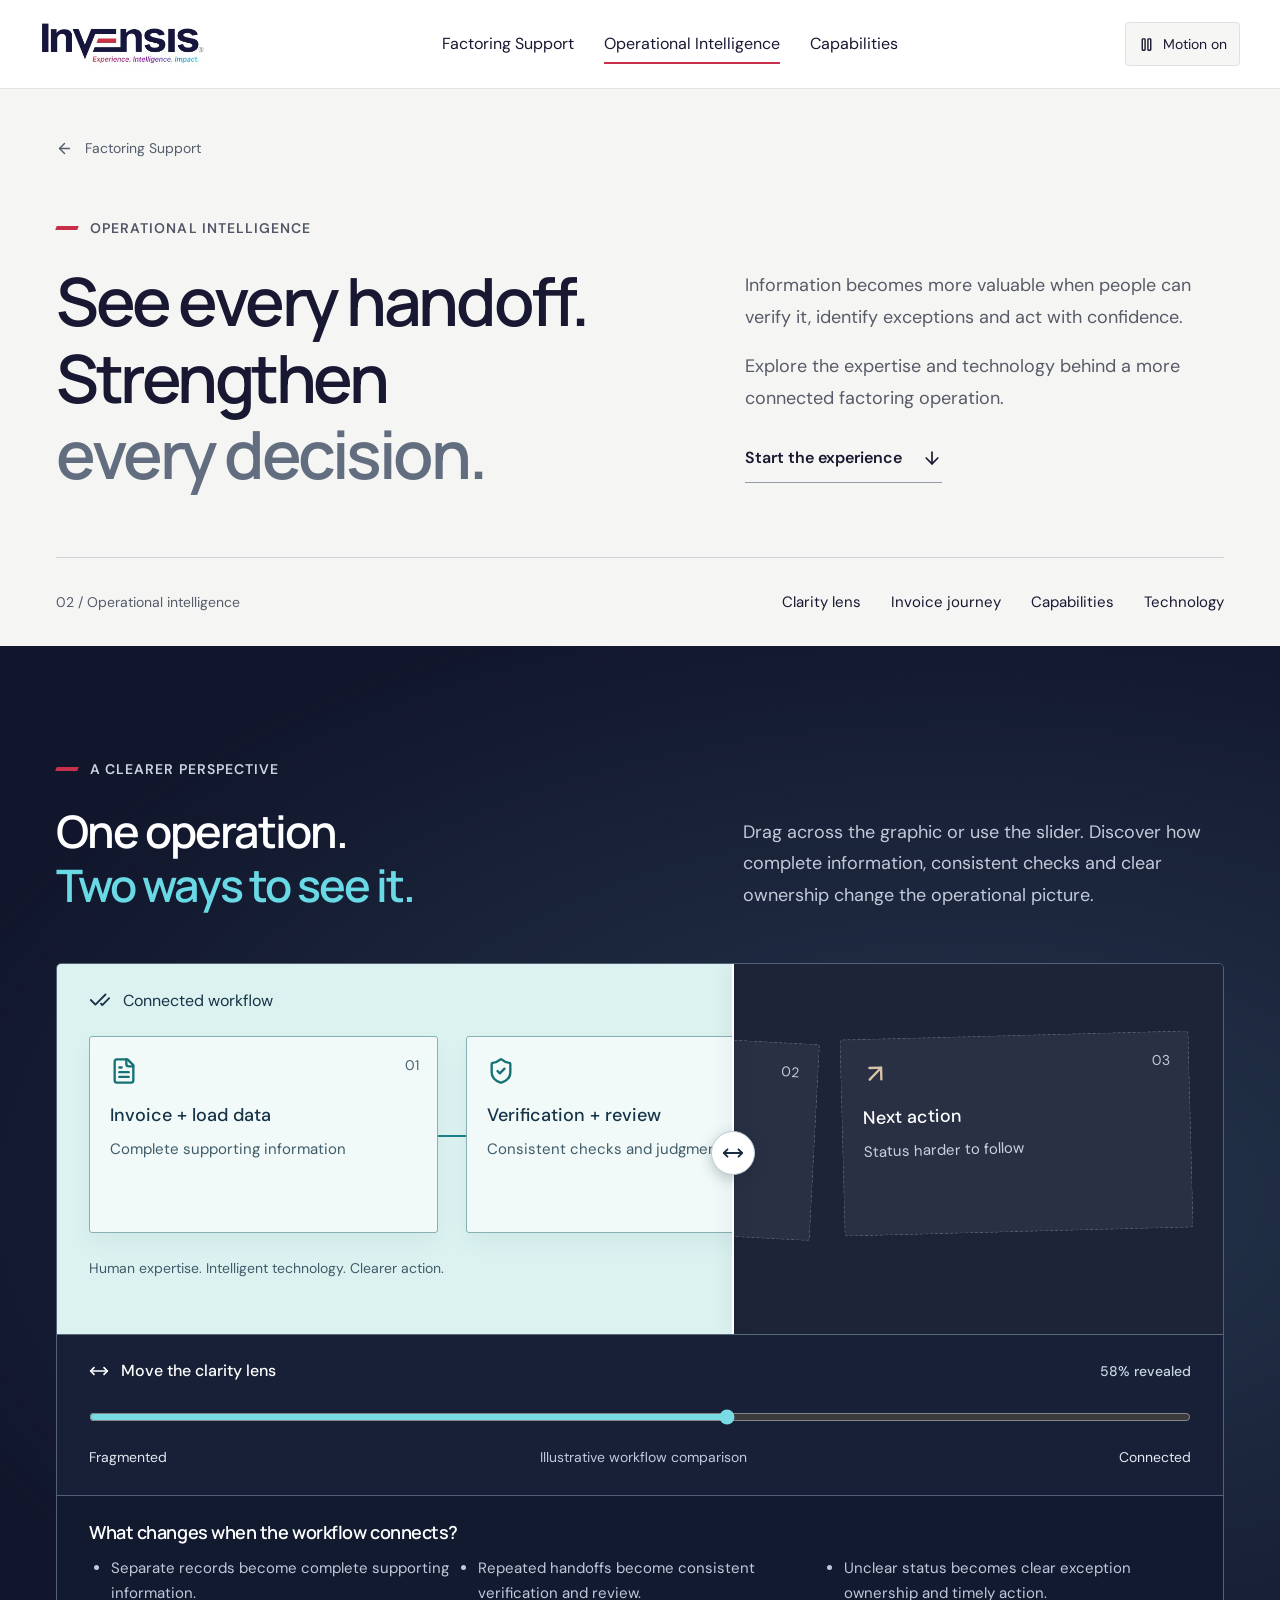
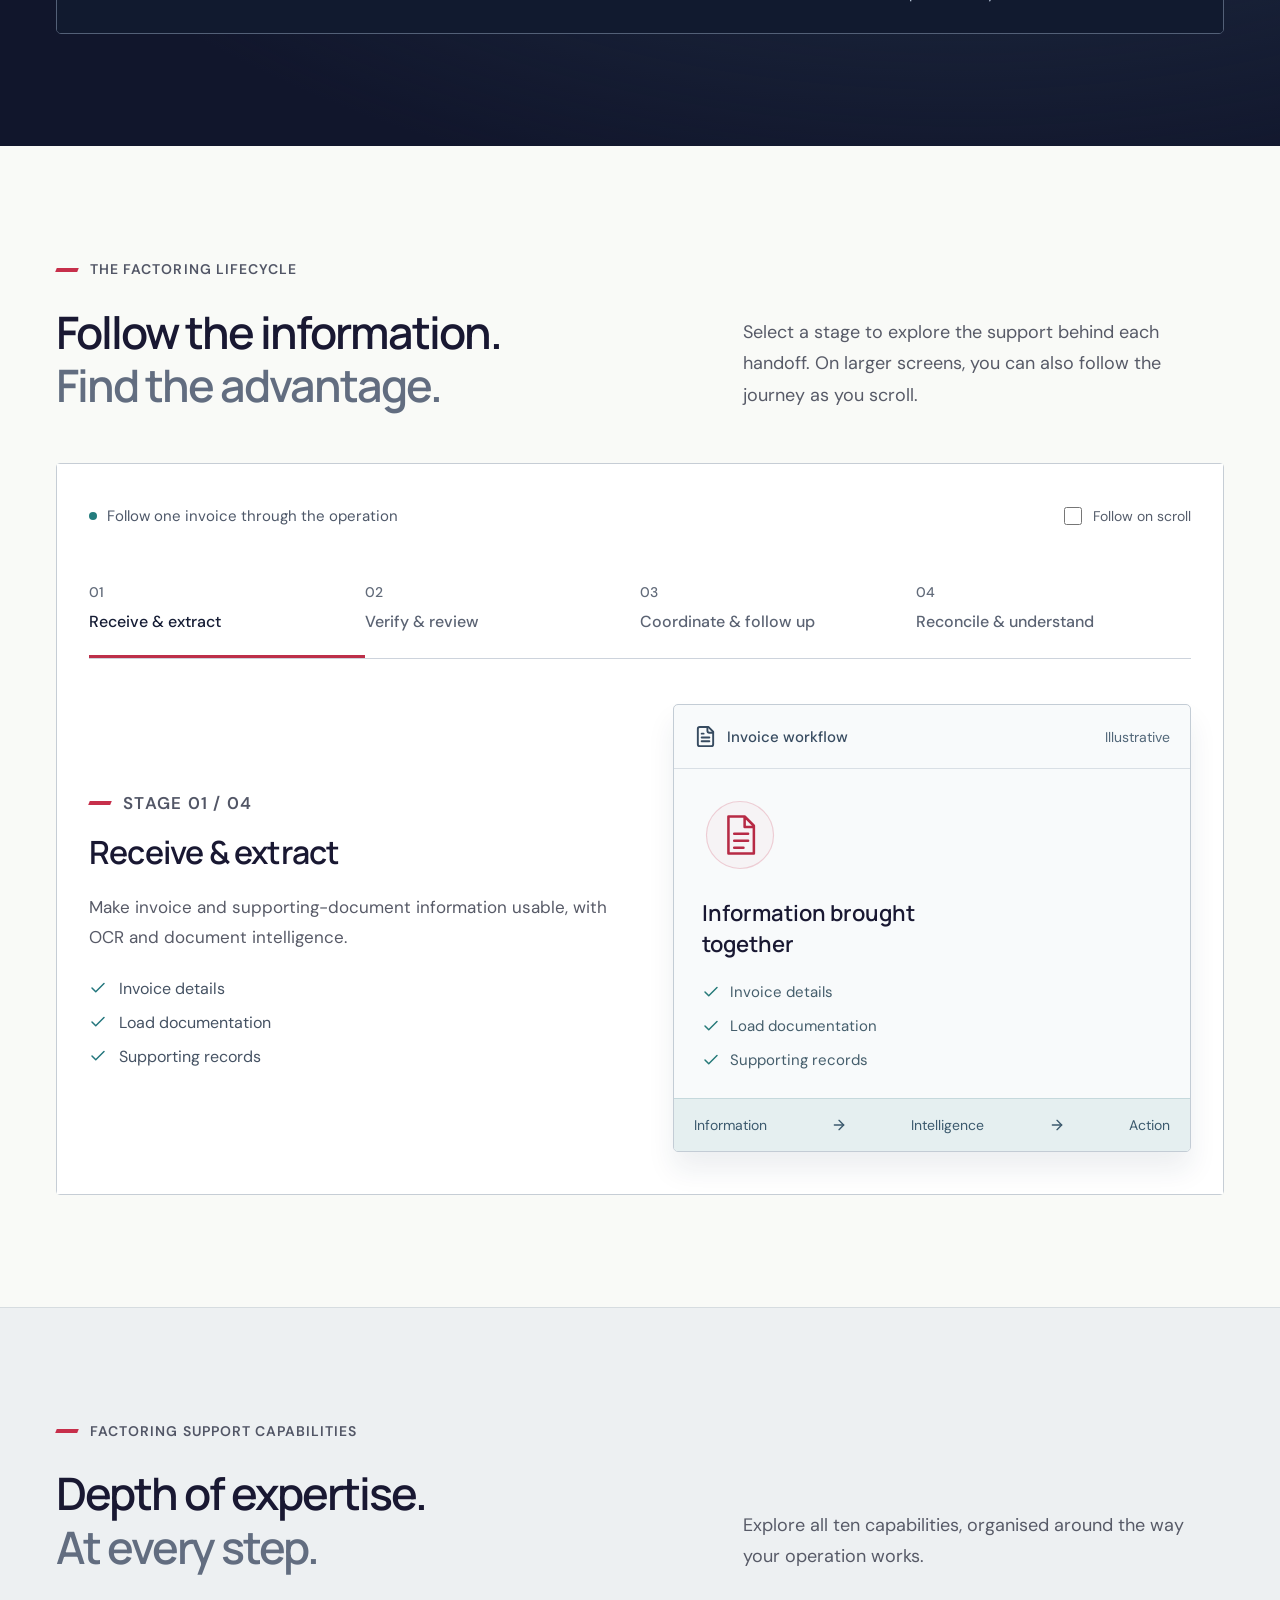
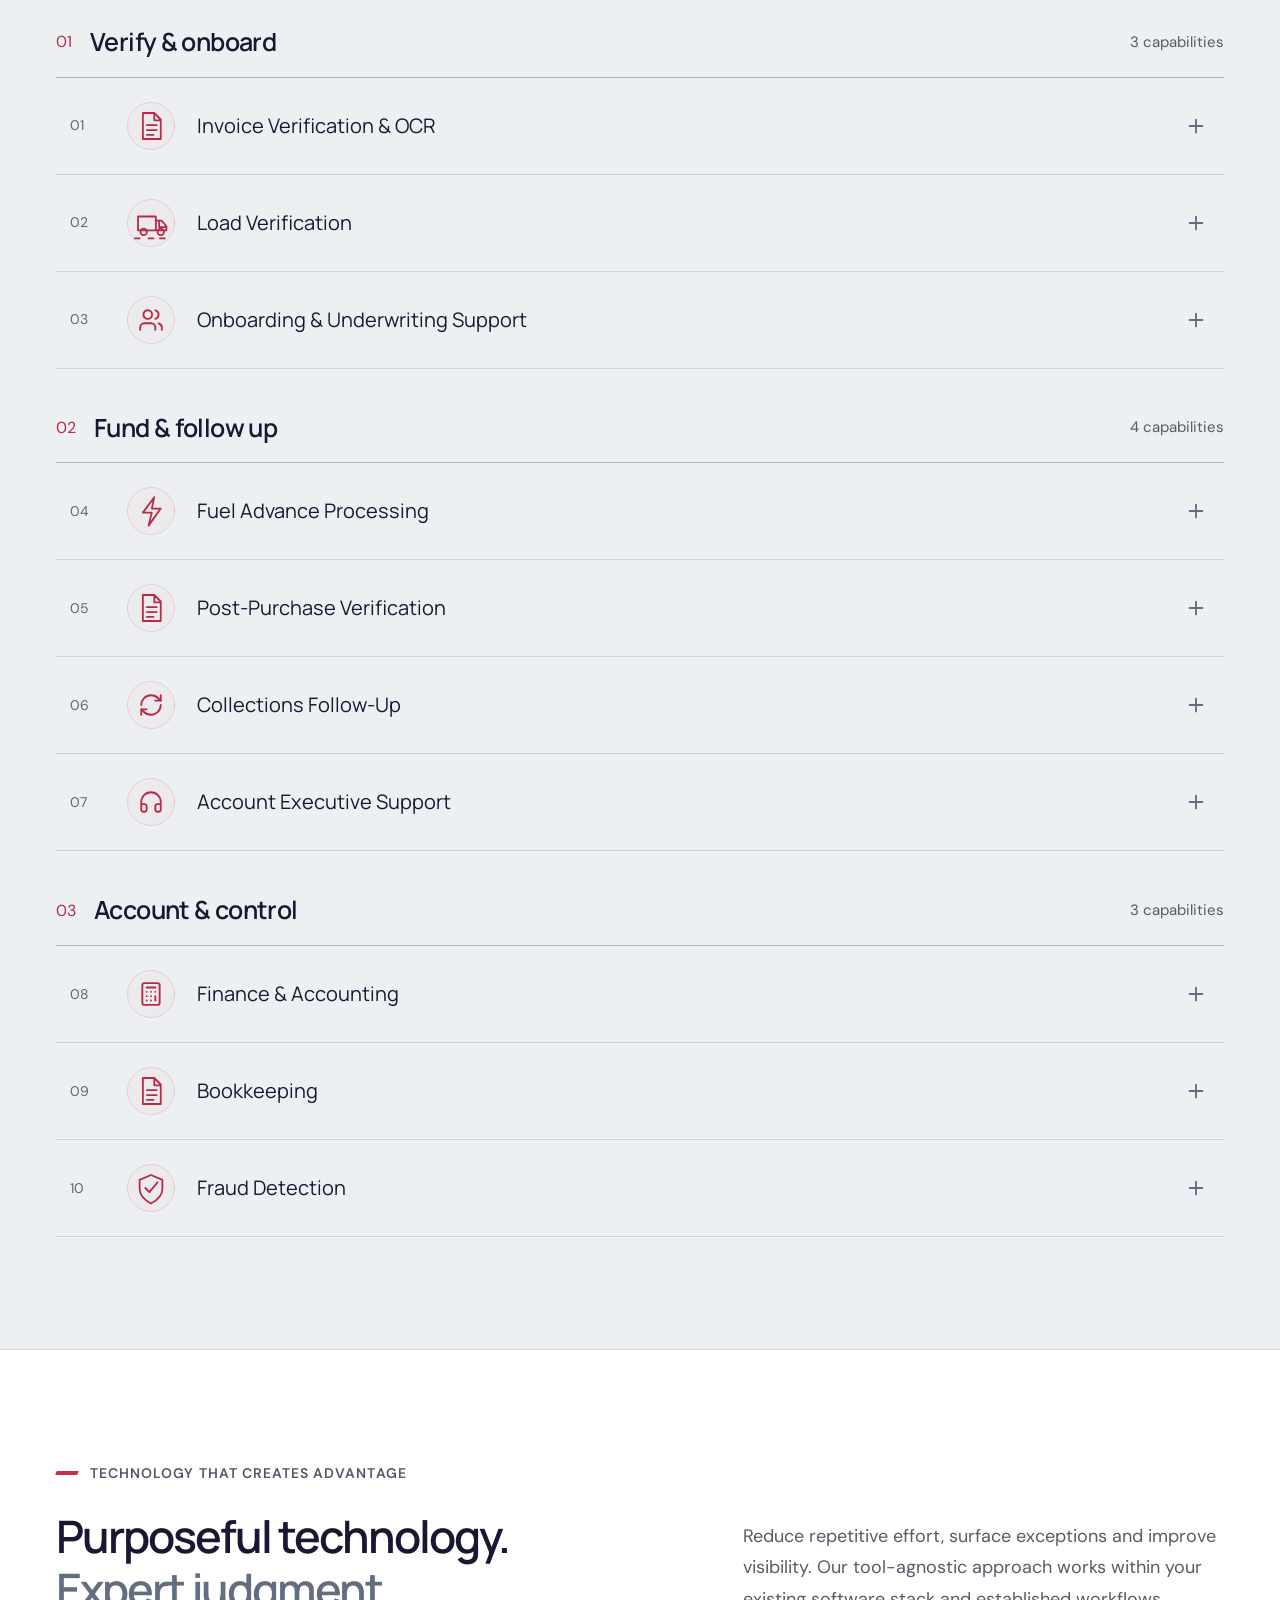
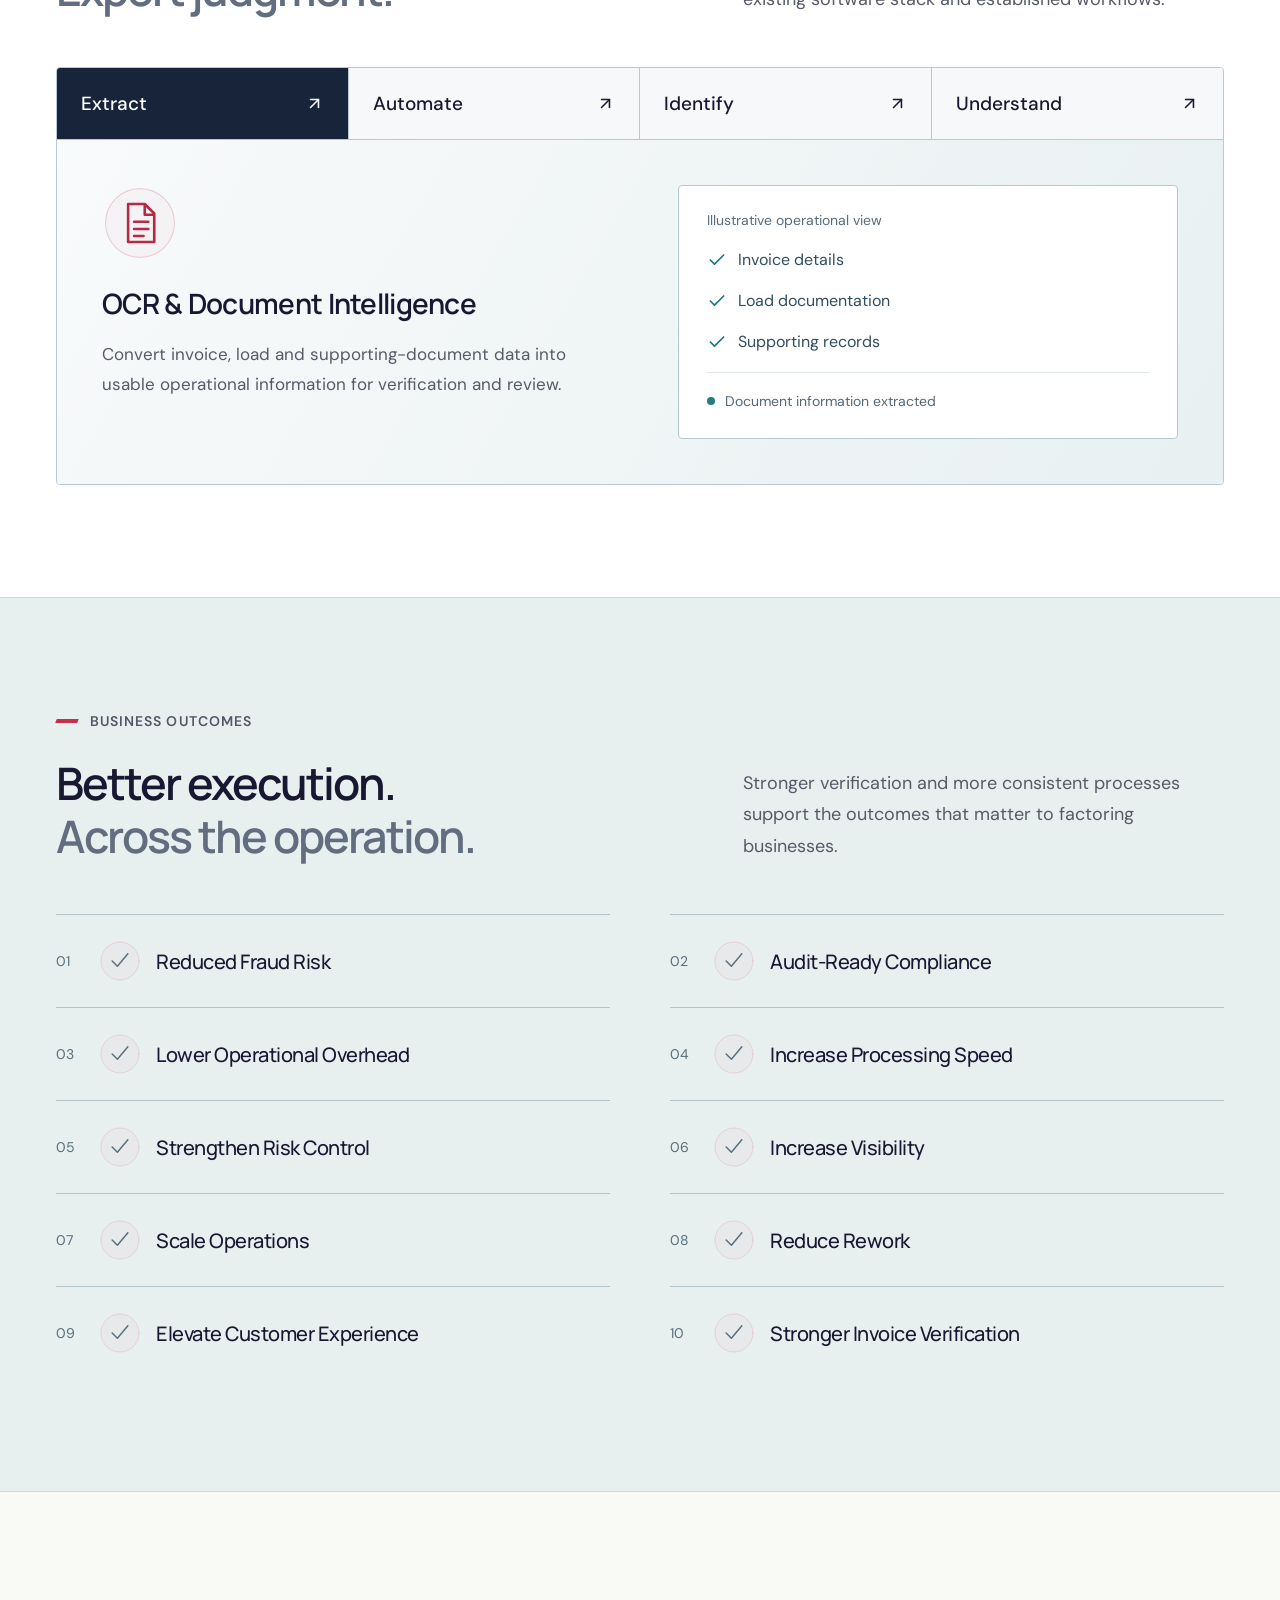
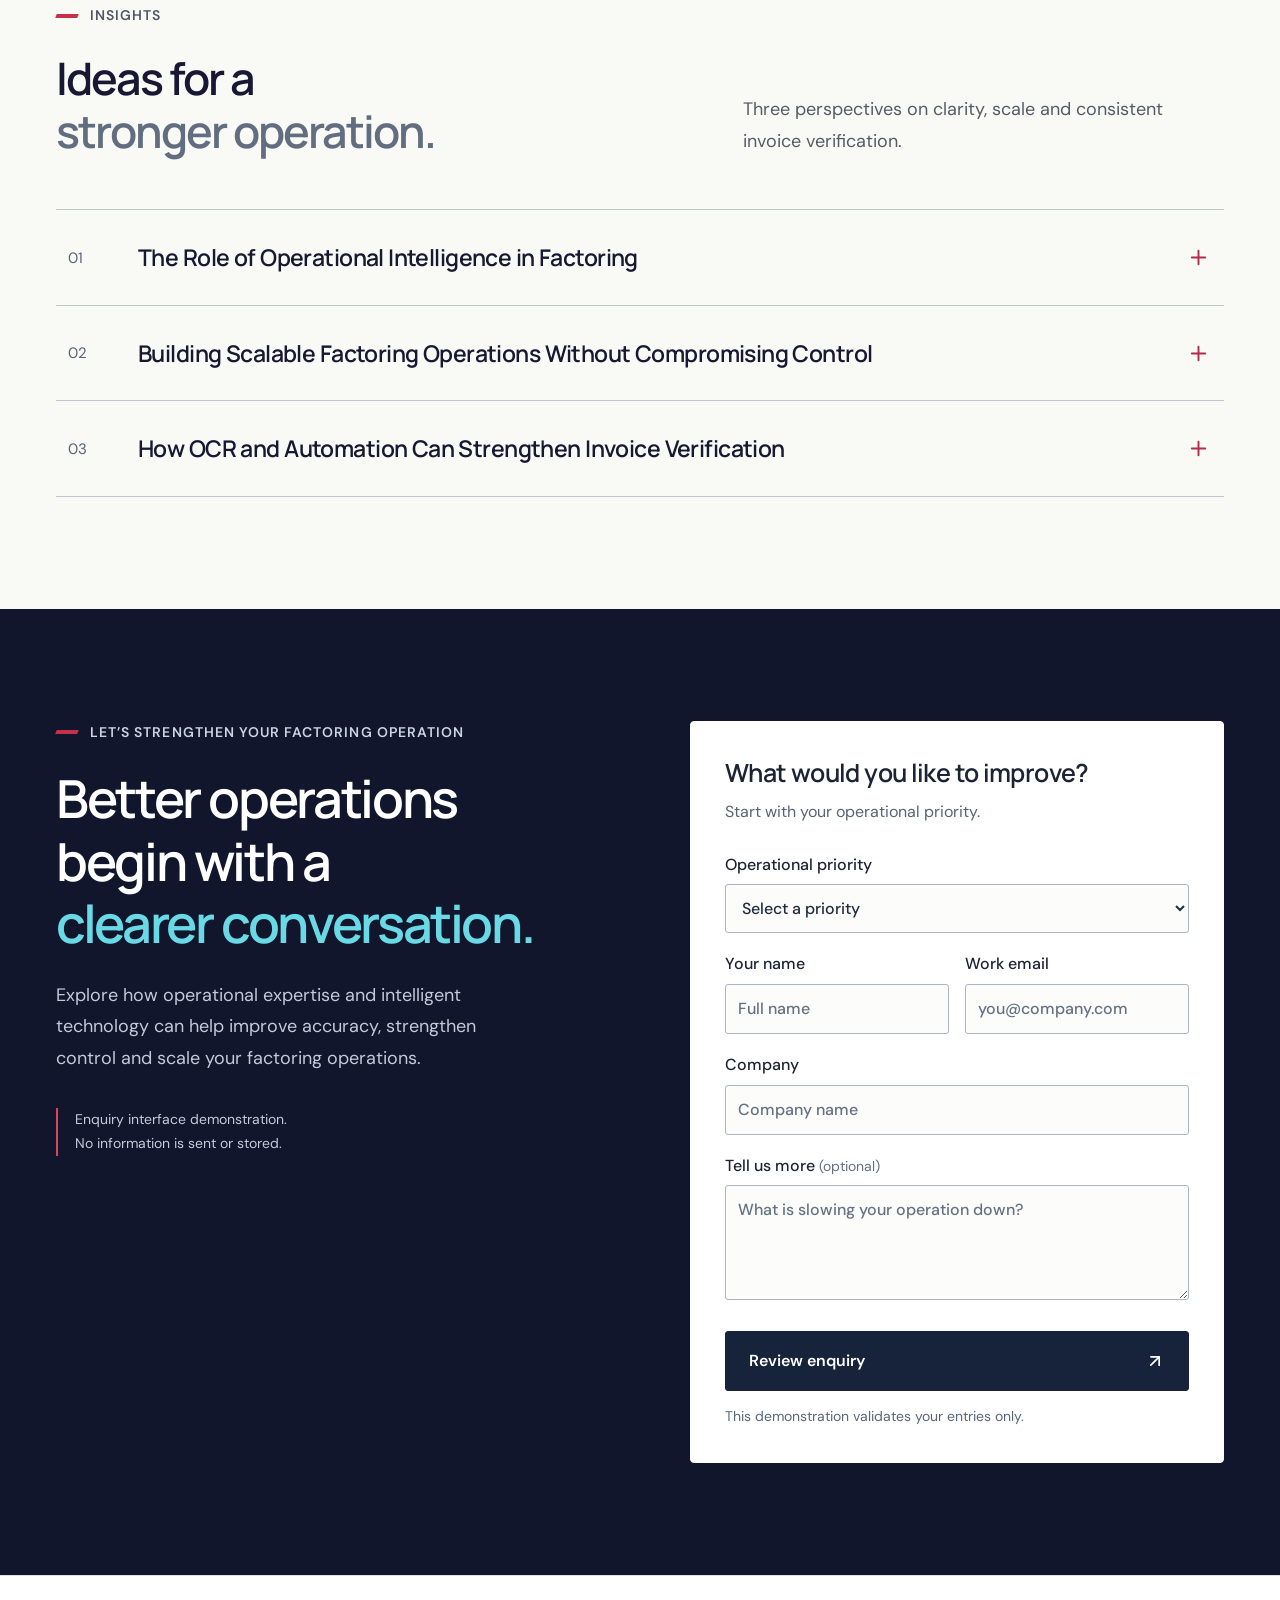
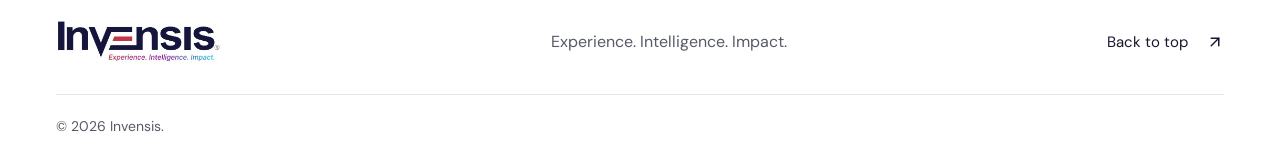
==== commit 68a2485d: "Publish contextual hover motion throughout the showcase" ====
--- a/operations.html
+++ b/operations.html
@@ -1,4 +1,4 @@
 <!doctype html>
-<html lang="en"><head><meta charset="UTF-8"/><meta name="viewport" content="width=device-width, initial-scale=1.0"/><meta name="theme-color" content="#171538"/><meta name="description" content="Explore the expertise, technology and operational intelligence behind Invensis factoring support."/><link rel="icon" type="image/svg+xml" href="./favicon.svg"/><title>Operational Intelligence | Invensis</title>  <script type="module" crossorigin src="./assets/main-BIwZEqfx.js"></script>
-  <link rel="stylesheet" crossorigin href="./assets/main-Bb00OgF_.css">
+<html lang="en"><head><meta charset="UTF-8"/><meta name="viewport" content="width=device-width, initial-scale=1.0"/><meta name="theme-color" content="#171538"/><meta name="description" content="Explore the expertise, technology and operational intelligence behind Invensis factoring support."/><link rel="icon" type="image/svg+xml" href="./favicon.svg"/><title>Operational Intelligence | Invensis</title>  <script type="module" crossorigin src="./assets/main-CTeOkb36.js"></script>
+  <link rel="stylesheet" crossorigin href="./assets/main-CzG-R4ec.css">
 </head><body><div id="root"></div><noscript>Enable JavaScript to explore this interactive page.</noscript></body></html>
--- a/assets/main-CzG-R4ec.css
+++ b/assets/main-CzG-R4ec.css
@@ -0,0 +1 @@
+@font-face{font-family:DM Sans;font-style:normal;font-weight:400 700;font-display:swap;src:url(./dm-sans-400-Xz1IZZA0.woff2) format("woff2")}@font-face{font-family:Manrope;font-style:normal;font-weight:400 800;font-display:swap;src:url(./manrope-400-DHIcAJRg.woff2) format("woff2")}:root{font-family:DM Sans,sans-serif;font-synthesis:none;font-size:16px;color:#191832;background:#f8f8f4;--ink:#191832;--muted:#575a67;--navy:#11162c;--red:#c72f4b;--cyan:#6ad9e6;--line:#d8dadd;--wrap:1240px}*{box-sizing:border-box}html{scroll-behavior:smooth;scroll-padding-top:105px}body{margin:0}button,input,textarea,select{font:inherit}button,a,input{-webkit-tap-highlight-color:transparent}button{cursor:pointer}a{color:inherit;text-decoration:none}button{color:inherit}img{display:block;width:100%;height:auto}svg{flex-shrink:0}button:focus-visible,a:focus-visible,input:focus-visible,select:focus-visible,textarea:focus-visible,summary:focus-visible{outline:3px solid #087f96;outline-offset:5px}.dark :focus-visible{outline-color:#81e5ef}h1,h2,h3,h4,p,figure{margin:0}h1,h2,h3,h4{font-family:Manrope,sans-serif;font-weight:600}h1{font-size:clamp(48px,5.15vw,78px);line-height:1.15;letter-spacing:-.052em}h2{font-size:clamp(34px,3.5vw,50px);line-height:1.19;letter-spacing:-.045em}h3{font-size:24px;line-height:1.35;letter-spacing:-.025em}h4{font-size:24px;line-height:1.4}em{font-style:normal;color:#626d80}p{font-size:18px;line-height:1.75;color:var(--muted)}.wrap{width:min(var(--wrap),calc(100% - 112px));margin-inline:auto}.section{padding:112px 0}.dark{background:var(--navy);color:#fff}.dark p{color:#c3cbda}.dark em{color:var(--cyan)}.eyebrow{display:flex;align-items:center;gap:12px;font-size:14px;line-height:1.6;font-weight:600;letter-spacing:.075em;text-transform:uppercase;margin-bottom:24px;color:#525666}.eyebrow>span{width:22px;height:4px;transform:skew(-22deg);background:var(--red);flex-shrink:0}.dark .eyebrow{color:#cbd4e3}.button{display:inline-flex;align-items:center;justify-content:space-between;gap:22px;min-height:56px;padding:17px 23px;background:var(--ink);border:1px solid var(--ink);color:#fff;font-size:16px;font-weight:600;line-height:1.5;border-radius:3px;transition:background .2s,transform .2s}.button:hover{background:#34364e;transform:translateY(-2px)}.dark .button{background:#fff;color:var(--ink);border-color:#fff}.dark .button:hover{background:#c5f1f5}.button svg,.text-link svg,.quiet-link svg{transition:transform .2s}.button:hover svg,.text-link:hover svg{transform:translate(3px,-2px)}.text-link,.quiet-link{display:inline-flex;align-items:center;gap:20px;min-height:44px;font-size:16px;font-weight:600;line-height:1.6}.text-link{padding-bottom:6px;border-bottom:1px solid #949ba8}.dark .quiet-link{color:#d2dae9}.skip-link{position:fixed;top:10px;left:12px;padding:15px 20px;background:#fff;z-index:100;transform:translateY(-160%)}.skip-link:focus{transform:none}.site-header{position:sticky;top:0;z-index:30;background:#fff;border-bottom:1px solid #e3e4e6}.header-inner{height:88px;width:min(1390px,calc(100% - 80px));margin:auto;display:flex;align-items:center;justify-content:space-between;gap:30px}.brand{display:inline-flex;align-items:center;min-width:172px}.brand-crop{width:174px;height:52px;display:block;overflow:hidden;background:#fff}.brand-crop img{width:200px;max-width:none;margin:-20px 0 0 -14px}.navigation{display:flex;align-items:center;gap:30px}.navigation>a{font-size:16px;line-height:1.6;min-height:44px;display:flex;align-items:center;position:relative}.navigation>a:after{content:"";position:absolute;bottom:2px;left:0;width:0;height:2px;background:var(--red);transition:width .2s}.navigation>a:hover:after,.navigation>a[aria-current]:after{width:100%}.header-actions{display:flex;align-items:center;gap:12px}.motion-toggle{display:flex;gap:8px;align-items:center;font-size:14px;white-space:nowrap;min-height:44px;padding:8px 12px;background:#f6f6f5;border:1px solid #dfe0e2;border-radius:4px}.menu-toggle{display:none;border:1px solid #dfe0e2;background:#fff;width:44px;height:44px;align-items:center;justify-content:center}.reading-progress{height:2px;background:var(--red);position:absolute;bottom:-1px;left:0;width:100%;transform:scaleX(var(--read-progress,0));transform-origin:left}.home-hero{overflow:hidden;background:radial-gradient(ellipse at 88% 52%,#27304b 0,transparent 46%),#11162c}.hero-grid{display:grid;grid-template-columns:1.25fr 1fr;gap:25px;align-items:center;min-height:640px;padding-top:70px;padding-bottom:72px}.hero-copy{z-index:2}.hero-copy h1{font-size:clamp(48px,4.5vw,70px);font-weight:600}.hero-copy>p{margin-top:28px;font-size:21px;line-height:1.6;color:#cbd4e5}.hero-actions{display:flex;gap:24px;align-items:center;flex-wrap:wrap;margin-top:35px}.hero-baseline{display:flex;justify-content:space-between;align-items:center;gap:20px;border-top:1px solid #ffffff25;padding-block:23px}.hero-baseline p{font-size:16px;color:#f2f4fa}.hero-baseline p span{color:var(--cyan)}.hero-baseline>span{font-size:14px;color:#b8c2d6}.signal-art{position:relative;width:100%;aspect-ratio:1/1.06;transform:translateY(var(--hero-travel,0px));perspective:1000px}.signal-svg{width:110%;height:100%;position:relative;left:-5%;filter:drop-shadow(0 22px 20px #04071855);transform:rotateY(-8deg) rotate(-7deg)}.signal-grid{position:absolute;top:0;right:0;bottom:0;left:0;background-image:linear-gradient(#adb7d110 1px,transparent 1px),linear-gradient(90deg,#adb7d110 1px,transparent 1px);background-size:50px 50px;-webkit-mask-image:radial-gradient(ellipse,black 0,transparent 72%);mask-image:radial-gradient(ellipse,black 0,transparent 72%)}.signal-halo{position:absolute;top:8%;right:8%;bottom:8%;left:8%;border:1px solid #879eb222;border-radius:50%;box-shadow:0 0 0 50px #879eb205,0 0 0 95px #879eb203}.signal-chip{position:absolute;display:flex;align-items:center;gap:10px;padding:13px 16px;border:1px solid #ffffff30;border-radius:5px;background:#202940e6;box-shadow:0 14px 35px #060c2040;font-size:15px;font-weight:500;color:#edf2fc}.signal-chip svg{color:#80d7e5}.chip-one{top:8%;left:2%}.chip-two{right:-2%;top:44%}.chip-three{bottom:4%;left:28%}.signal-packet{stroke-dasharray:40 460;stroke-dashoffset:460;animation:signal-flow 4s ease 3 forwards}.experience-strip{padding:42px 0;background:#fff;border-bottom:1px solid var(--line)}.stats-grid{display:grid;grid-template-columns:1.2fr repeat(3,1fr);gap:24px;align-items:center}.stats-grid>p{font-size:16px;line-height:1.7}.stats-grid>p strong{font-weight:500;color:var(--ink)}.stat{border-left:1px solid var(--line);padding-left:35px;display:flex;flex-direction:column;gap:6px}.stat strong{font-family:Manrope,sans-serif;font-size:40px;letter-spacing:-.05em;font-weight:500}.stat span{font-size:15px;color:var(--muted)}.approach-grid{display:grid;grid-template-columns:1.12fr 1fr;gap:85px;align-items:center}.section-intro>p{margin-top:25px;max-width:550px}.section-intro .text-link{margin-top:26px}.freight-image{position:relative;height:530px;overflow:hidden;border-radius:4px;background:#182735}.freight-image>img{height:100%;object-fit:cover;object-position:50% 50%;filter:saturate(.6)}.freight-image:after{content:"";position:absolute;top:0;right:0;bottom:0;left:0;background:linear-gradient(transparent 55%,#101b2edf)}.freight-image figcaption{display:flex;gap:18px;align-items:center;position:absolute;left:28px;right:28px;bottom:30px;z-index:1;font-size:16px;line-height:1.7;color:#fff}.freight-image figcaption svg{color:var(--cyan)}.freight-image figcaption strong{font-size:21px;font-weight:500}.image-index{position:absolute;right:25px;top:25px;color:#fff;font-size:15px}.friction-grid{display:grid;grid-template-columns:repeat(4,1fr);gap:32px;margin-top:78px}.friction-grid article{position:relative;border-top:1px solid #bec3ca;padding-top:24px}.friction-grid .item-number{position:absolute;top:24px;right:0;color:#6c707a;font-size:14px}.friction-grid article>svg{margin-bottom:22px;color:#b72a45}.friction-grid h3{font-size:20px;margin-bottom:12px}.friction-grid p{font-size:17px;line-height:1.7}.heading-row{display:grid;grid-template-columns:1.25fr 1fr;gap:85px;align-items:end;margin-bottom:52px}.heading-row>p{max-width:510px}.capability-overview{background:#edf0f2;border-block:1px solid #dde1e4}.service-chapters{border-top:1px solid #c7cdd3}.service-chapter{display:grid;grid-template-columns:60px 1fr 140px 30px;gap:28px;align-items:center;border-bottom:1px solid #c7cdd3;padding:32px 12px;transition:background .2s,padding .2s}.service-chapter:hover{background:#fff;padding-inline:22px}.chapter-number{font-size:16px;color:#626878}.service-chapter h3{font-size:28px;margin-bottom:7px}.service-chapter p{font-size:17px;line-height:1.65}.chapter-count{font-size:15px;color:#565f70}.service-chapter>svg{color:#c12e4a}.feature-grid{display:grid;grid-template-columns:1.1fr 1fr;gap:90px;align-items:center}.experience-feature p:not(.eyebrow){margin-top:28px;max-width:510px}.experience-feature .button{margin-top:30px}.lens-preview{min-height:390px;position:relative;display:flex;align-items:center;justify-content:center;border:1px solid #ffffff30;background:linear-gradient(135deg,#283249,#141c33);border-radius:5px;overflow:hidden}.preview-noise{position:absolute;top:0;right:0;bottom:0;left:0}.preview-noise>span{position:absolute;font-size:15px;color:#c8d0df;background:#3c465955;border:1px solid #ffffff19;padding:13px 17px;border-radius:4px;transform:rotate(-7deg)}.preview-noise>span:nth-child(1){top:40px;left:15px}.preview-noise>span:nth-child(2){top:67px;right:23px;transform:rotate(12deg)}.preview-noise>span:nth-child(3){left:35px;bottom:84px;transform:rotate(8deg)}.preview-noise>span:nth-child(4){right:26px;bottom:106px}.preview-noise>span:nth-child(5){left:38%;top:20px;transform:rotate(7deg)}.preview-circle{position:relative;width:240px;height:240px;border-radius:50%;display:flex;flex-direction:column;align-items:center;justify-content:center;gap:12px;background:#c7f4f4;box-shadow:0 0 0 1px #8cc8d5,0 0 0 17px #6bcddd10;color:#122c3e;transform:translateY(-15px);transition:transform .4s}.lens-preview:hover .preview-circle{transform:translateY(-15px) scale(1.04)}.preview-circle strong{font-family:Manrope,sans-serif;font-size:30px;letter-spacing:-.035em}.preview-circle>span{font-size:14px}.preview-handle{position:absolute;top:50%;right:7%;width:44px;height:44px;border-radius:50%;background:#fff;color:#171a31;display:flex;align-items:center;justify-content:center;box-shadow:0 0 0 6px #ffffff13}.preview-caption{position:absolute;bottom:0;left:0;right:0;padding:19px 20px;background:#121b32;display:flex;align-items:center;justify-content:space-between;gap:12px;font-size:14px;line-height:1.5}.impact-grid{display:grid;grid-template-columns:1.1fr 1fr;gap:90px;align-items:center}.case-feature{position:relative;overflow:hidden;padding:38px 42px;background:#e8edf0;border:1px solid #cdd5dc;border-radius:3px}.case-feature:before{content:"";position:absolute;width:320px;height:320px;border:1px solid #8298ab30;border-radius:50%;right:-180px;top:45px;box-shadow:0 0 0 34px #8298ab10,0 0 0 70px #8298ab08}.case-meta{display:flex;align-items:center;gap:13px;font-size:14px;text-transform:uppercase;letter-spacing:.07em;color:#535e70}.case-meta svg{color:#b72a45}.case-value{display:block;font-family:Manrope,sans-serif;font-size:clamp(95px,10vw,150px);line-height:1.3;letter-spacing:-.09em;font-weight:500;margin:10px 0;color:#192a43}.case-value>span{font-size:.43em;letter-spacing:-.06em;margin-left:7px;color:#b72a45}.case-measure{font-size:18px;color:#4b576b}.case-feature h3{font-size:22px;line-height:1.5;margin-top:28px;position:relative;max-width:430px}.case-rule{width:70px;height:4px;display:block;margin-top:27px;background:#c4314d;transform:skew(-25deg)}.industry-section{background:#fff;border-block:1px solid var(--line);padding:80px 0}.industry-grid{display:grid;grid-template-columns:.8fr 1.2fr;gap:80px;align-items:center}.industry-grid figure{height:530px;overflow:hidden}.industry-grid img{height:100%;object-fit:cover;filter:saturate(.45)}.industry-grid h2{font-size:42px}.industry-row{display:flex;gap:20px;margin-top:34px;padding-top:25px;border-top:1px solid #d9dce1}.industry-row>svg{color:#b82e49;margin-top:3px}.industry-row h3{font-size:21px;margin-bottom:8px}.industry-row p{font-size:17px;line-height:1.7}.next-page{display:flex;justify-content:space-between;align-items:center;gap:40px;padding-block:96px}.next-page h2{font-size:40px}.site-footer{background:#fff;border-top:1px solid #dfe1e5;padding-top:40px;padding-bottom:25px}.footer-inner{display:flex;justify-content:space-between;align-items:center;gap:30px}.footer-inner>p{font-size:16px}.footer-inner>a:last-child{display:flex;align-items:center;gap:18px;min-height:44px;font-size:15px}.footer-bottom{border-top:1px solid #e4e5e8;margin-top:26px;padding-top:22px;font-size:14px;color:#555a67}.operations-hero{padding:37px 0 0;background:#f5f6f3}.back-link{display:inline-flex;align-items:center;gap:12px;min-height:44px;font-size:14px;color:#535d6d}.back-link svg{transform:rotate(180deg)}.operations-hero-grid{display:grid;grid-template-columns:1.25fr 1fr;align-items:end;gap:90px;padding-top:47px;padding-bottom:64px}.operations-hero h1{font-size:clamp(46px,5.2vw,76px)}.operations-hero-grid>div:last-child{padding-bottom:10px}.operations-hero-grid>div:last-child>p+p{margin-top:18px}.operations-hero-grid .text-link{margin-top:25px}.page-chapters{display:flex;gap:30px;flex-wrap:wrap;padding:22px 0;border-top:1px solid #cdd2d9;align-items:center}.page-chapters>span{margin-right:auto;color:#555d6b;font-size:14px}.page-chapters>a{font-size:15px;min-height:44px;display:flex;align-items:center}.page-chapters>a:hover{text-decoration:underline}.clarity-section{background:radial-gradient(ellipse at 75% 50%,#25364c,transparent 80%),#11162c}.clarity-experience{border:1px solid #536077;border-radius:5px;overflow:hidden}.lens-scene{height:370px;position:relative;overflow:hidden}.lens-world{position:absolute;top:0;right:0;bottom:0;left:0;padding:25px 32px;background:#1d2437}.lens-world-heading{display:flex;align-items:center;gap:12px;font-size:16px;color:#e0e5ee}.status-mark{width:11px;height:11px;background:#dbbd88;border-radius:50%;display:block}.lens-chain{display:grid;grid-template-columns:repeat(3,1fr);gap:28px;margin-top:25px}.lens-node{position:relative;display:flex;flex-direction:column;align-items:start;border:1px dashed #8d95a275;background:#293044;min-height:197px;padding:20px;border-radius:3px;transform:rotate(-3deg)}.lens-node:nth-child(2){transform:rotate(3deg)}.lens-node:nth-child(3){transform:rotate(-1.5deg)}.lens-node>span{position:absolute;right:18px;top:19px;font-size:14px;color:#c2c8d4}.lens-node>svg{color:#d6c4a7;width:28px;height:28px;margin-bottom:18px}.lens-node strong{font-size:18px;font-weight:500;line-height:1.4;max-width:220px}.lens-node p{font-size:15px;line-height:1.6;color:#cad0dc;margin-top:9px;max-width:240px}.lens-world-note{font-size:14px;color:#d0d6e1;margin-top:23px}.lens-connected{background:#dbf2f0;color:#173348;clip-path:inset(0 calc(100% - var(--clarity)) 0 0)}.lens-connected .lens-world-heading{color:#173348}.lens-connected .lens-node{transform:none;border:1px solid #88b1b3;background:#f1faf8;box-shadow:0 10px 20px #32637510}.lens-connected .lens-node>svg{color:#167174}.lens-connected .lens-node>span{color:#486274}.lens-connected .lens-node p,.lens-connected .lens-world-note{color:#405c6a}.lens-connected .lens-node:after{content:"";position:absolute;right:-29px;top:50%;width:28px;height:2px;background:#1c8086}.lens-connected .lens-node:last-child:after{display:none}.lens-divider{position:absolute;left:var(--clarity);top:0;bottom:0;width:2px;background:#fff;box-shadow:0 0 20px #08253a50;pointer-events:none;transform:translate(-1px)}.lens-divider>span{position:absolute;top:45%;left:-21px;display:flex;align-items:center;justify-content:center;width:44px;height:44px;color:#1a2e41;background:#fff;border:1px solid #bdcdd5;border-radius:50%;box-shadow:0 4px 14px #18283940}.lens-control{padding:25px 32px;background:#172036;border-top:1px solid #5b697c}.lens-control label{display:flex;gap:12px;align-items:center;font-size:16px;font-weight:500}.lens-control label>span{margin-left:auto;color:#c7d7e4;font-size:14px}.lens-control input{display:block;width:100%;height:44px;margin:14px 0 6px;accent-color:#79dbe3;cursor:ew-resize}.lens-control>div{display:flex;justify-content:space-between;align-items:center;gap:20px;font-size:14px;color:#e2e9f2}.lens-control>div p{font-size:14px;color:#bdcbdd}.lens-text-alternative{padding:24px 32px 28px;border-top:1px solid #536077;background:#111a2f}.lens-text-alternative h3{font-size:18px;margin-bottom:12px}.lens-text-alternative ul{margin:0;padding-left:22px;display:grid;grid-template-columns:repeat(3,1fr);gap:20px;color:#bdcadc;font-size:15px;line-height:1.65}.journey-section{background:#f9faf7}.journey-scroll{border:1px solid #c6cdd5;border-radius:4px;background:#fff}.journey-sticky{background:#fff;padding:30px 32px}.journey-topline{display:flex;justify-content:space-between;gap:20px;align-items:center}.journey-topline>p{font-size:15px;color:#4e5869;display:flex;align-items:center;gap:10px}.status-dot{display:inline-block;width:8px;height:8px;border-radius:50%;background:#237c7d;flex-shrink:0}.follow-control{font-size:14px;display:flex;align-items:center;gap:8px;color:#555d6b;min-height:44px}.follow-control input{width:18px;height:18px;accent-color:#1a5b71}.journey-tabs{display:grid;grid-template-columns:repeat(4,1fr);margin-top:26px;border-bottom:1px solid #cdd3dc}.journey-tabs button{background:transparent;text-align:left;border:0;border-bottom:3px solid transparent;padding:18px 15px 21px 0;font-size:16px;line-height:1.5;color:#5b6373;font-weight:500}.journey-tabs button>span{font-size:14px;display:block;margin-bottom:7px;color:#727b89}.journey-tabs button[aria-selected=true]{border-color:#bd2f49;color:#151c34}.journey-panel{display:grid;grid-template-columns:1fr 1fr;gap:65px;padding-top:45px;padding-bottom:12px;align-items:center}.journey-copy .eyebrow{margin-bottom:14px}.journey-copy h3{font-size:32px;margin-bottom:19px}.journey-copy p{font-size:17px}.journey-copy ul{list-style:none;padding:0;margin:25px 0 0}.journey-copy li{display:flex;align-items:center;gap:12px;font-size:16px;color:#455263;margin-top:13px}.journey-copy li svg{color:#23767d}.journey-document{border:1px solid #c3ccd5;background:#f8fafb;border-radius:5px;box-shadow:0 18px 28px #1d344914;overflow:hidden}.document-top{display:flex;align-items:center;gap:10px;padding:20px;border-bottom:1px solid #d9dfe5;color:#374b60;font-size:15px}.document-top strong{font-weight:500}.document-top>span{margin-left:auto;font-size:14px;color:#526779}.document-content{padding:28px}.document-icon{width:74px;height:74px;background:#e5eff1;border:1px solid #c0d7db;border-radius:16px;display:flex;align-items:center;justify-content:center;color:#276878;margin-bottom:25px}.phase-1 .document-icon{background:#f7e4e8;color:#b52e49;border-color:#e6bfc8}.document-content h4{font-size:22px;max-width:290px;margin-bottom:22px}.document-checks{display:flex;flex-direction:column;gap:14px}.document-checks>span{display:flex;align-items:center;gap:10px;font-size:15px;color:#455e6c}.document-checks svg{color:#277a79}.document-bottom{display:flex;align-items:center;justify-content:space-between;gap:8px;font-size:14px;color:#3b596d;background:#e5eff0;border-top:1px solid #c5d8dc;padding:17px 20px}.library-section{background:#edf0f2;border-block:1px solid #d6dce0}.capability-library{display:grid;grid-template-columns:1fr;gap:42px}.capability-group{scroll-margin-top:110px}.capability-group-heading{display:flex;gap:18px;align-items:center;border-bottom:1px solid #abb5c2;padding-bottom:18px}.capability-group-heading>span{font-size:16px;color:#b42a46}.capability-group-heading>h3{font-size:25px}.capability-group-heading>p{margin-left:auto;font-size:15px}.capability-row{border-bottom:1px solid #cbd2da}.capability-row>button{display:grid;grid-template-columns:35px 30px 1fr 25px;gap:20px;align-items:center;width:100%;padding:22px 14px;border:0;text-align:left;background:transparent;font-size:20px;line-height:1.5;font-family:Manrope,sans-serif;transition:background .2s}.capability-row>button:hover{background:#ffffff8c}.capability-row>button>svg{color:#5e6d81}.capability-number{font-family:DM Sans,sans-serif;font-size:14px;color:#596878}.capability-row.is-expanded{background:#fff}.capability-row.is-expanded>button>svg{color:#b72c48}.capability-row>div{padding:0 66px 26px 99px}.capability-row p{max-width:820px;font-size:18px}.technology-section{background:#fff}.technology-experience{border:1px solid #b8c7d0;border-radius:4px;overflow:hidden}.technology-tabs{display:grid;grid-template-columns:repeat(4,1fr);border-bottom:1px solid #b8c7d0}.technology-tabs button{display:flex;align-items:center;justify-content:space-between;gap:15px;border:0;border-right:1px solid #b8c7d0;background:#f6f8f9;padding:23px 24px;font-size:19px;font-weight:500;min-height:70px}.technology-tabs button:last-child{border-right:0}.technology-tabs button[aria-selected=true]{background:#17243a;color:#fff}.technology-panel{display:grid;grid-template-columns:1fr 1fr;gap:75px;padding:45px;background:linear-gradient(120deg,#f8fafb,#e8f0f1)}.technology-panel>div:first-child>svg{color:#a82f47;margin-bottom:22px}.technology-panel h3{font-size:28px;margin-bottom:17px}.technology-panel p{font-size:17px}.technology-details{padding:25px 28px;border:1px solid #b5c9d1;border-radius:4px;background:#fff;display:flex;flex-direction:column;gap:20px;align-self:center}.small-label{font-size:14px;color:#586c7d}.technology-details>span:not(.small-label){display:flex;align-items:center;gap:11px;font-size:16px;color:#314d60}.technology-details svg{color:#197a81}.technology-details>p{display:flex;align-items:center;gap:10px;font-size:14px;line-height:1.6;border-top:1px solid #dce4e8;padding-top:17px;color:#546879}.outcomes-section{background:#e8efef;border-block:1px solid #cbd9dd}.outcomes-grid{display:grid;grid-template-columns:1fr 1fr;gap:0 60px}.outcomes-grid>div{position:relative;display:flex;align-items:center;gap:15px;border-top:1px solid #b4c5ca;padding:25px 0;min-height:90px}.outcomes-grid>div>span{font-size:14px;color:#576f7b;min-width:28px}.outcomes-grid>div>svg{color:#247d80}.outcomes-grid h3{font-size:20px;font-weight:500}.perspectives-section{background:#f9f9f5}.perspective-list{border-top:1px solid #bfc7cf}.perspective-list details{border-bottom:1px solid #bfc7cf}.perspective-list summary{cursor:pointer;list-style:none;display:grid;grid-template-columns:45px 1fr 25px;gap:25px;align-items:center;padding:30px 12px;transition:background .2s}.perspective-list summary::-webkit-details-marker{display:none}.perspective-list summary:hover{background:#fff}.perspective-list summary>span{font-size:15px;color:#586577}.perspective-list summary h3{font-size:23px;line-height:1.5}.perspective-list summary>svg{color:#b12d48}.perspective-list details[open] summary>svg{transform:rotate(45deg)}.perspective-list details>p{padding:0 70px 30px 82px;max-width:1000px;font-size:18px}.conversation-grid{display:grid;grid-template-columns:1fr 1fr;gap:100px;align-items:start}.conversation h2{font-size:clamp(38px,4.1vw,59px)}.conversation-grid>div>p:not(.eyebrow){margin-top:25px;max-width:480px}.enquiry-disclaimer{display:block;font-size:14px;line-height:1.7;color:#c3cbdb;margin-top:34px;padding-left:17px;border-left:2px solid #d84461}.enquiry-form{padding:34px;background:#fff;color:#1c2335;border-radius:4px;border:1px solid #fff}.enquiry-form h3{font-size:25px;margin-bottom:8px}.enquiry-form>p{font-size:16px;color:#596375}.enquiry-form>p:first-of-type{margin-bottom:26px}.enquiry-form label{font-size:16px;line-height:1.6;display:block;font-weight:500;margin-top:18px}.enquiry-form label>span{font-size:14px;color:#647082;font-weight:400}.enquiry-form input,.enquiry-form select,.enquiry-form textarea{width:100%;background:#fcfcfb;color:#202c40;border:1px solid #a9b7c4;border-radius:3px;font-size:16px;padding:12px;line-height:1.5;margin-top:7px;min-height:49px}.enquiry-form input::placeholder,.enquiry-form textarea::placeholder{color:#657182;opacity:1}.enquiry-form select{padding-right:25px}.enquiry-form textarea{resize:vertical;min-height:115px}.form-pair{display:grid;grid-template-columns:1fr 1fr;gap:16px}.enquiry-form .button{margin-top:23px;width:100%;background:#17233a;border-color:#17233a;color:#fff}.enquiry-form .button:hover{background:#30435d}.enquiry-form>p.form-note{font-size:14px;line-height:1.7;margin-top:14px;color:#59677a}.enquiry-form>p.form-status{display:flex;align-items:start;gap:10px;font-size:15px;line-height:1.6;color:#1d5d58;background:#e9f5ef;padding:15px;border:1px solid #accfc5;border-radius:3px;margin-top:16px}html[data-motion=on] [data-reveal]{opacity:0;transform:translateY(18px);transition:opacity .6s ease,transform .6s ease}html[data-motion=on] [data-reveal].is-visible{opacity:1;transform:none}html[data-motion=off]{scroll-behavior:auto}html[data-motion=off] *,html[data-motion=off] *:before,html[data-motion=off] *:after{animation:none!important;transition:none!important}html[data-motion=off] .signal-packet{stroke-dashoffset:0}.journey-scroll.following{height:1600px}.journey-scroll.following .journey-sticky{position:sticky;top:105px;min-height:620px}.follow-control{display:none}@media(min-width:1101px)and (min-height:851px){.follow-control{display:flex}}@keyframes signal-flow{0%{stroke-dashoffset:460}to{stroke-dashoffset:-40}}@media(min-width:1500px){.hero-grid{min-height:710px}.hero-copy h1{font-size:72px}}@media(max-width:1100px){.wrap{width:calc(100% - 72px)}.header-inner{width:calc(100% - 48px);gap:20px}.navigation{gap:19px}.navigation>a{font-size:14px}.motion-toggle span{display:none}.brand,.brand-crop{min-width:0;width:155px}.brand-crop img{width:182px;margin:-18px 0 0 -13px}.hero-grid{min-height:600px;gap:20px;grid-template-columns:1.2fr 1fr}.hero-copy h1{font-size:clamp(43px,4.8vw,60px)}.signal-chip{padding:11px 12px;font-size:14px;gap:8px}.chip-two{right:-4%}.hero-actions{gap:15px}.hero-actions .button{font-size:15px;padding:15px 17px}.hero-copy>p{font-size:19px}.stat{padding-left:23px}.stat strong{font-size:34px}.stat span{font-size:14px}.stats-grid{gap:18px}.approach-grid,.heading-row,.feature-grid,.impact-grid,.industry-grid,.operations-hero-grid,.conversation-grid{gap:45px}.freight-image{height:480px}.friction-grid{gap:24px}.friction-grid h3{font-size:19px}.industry-grid h2{font-size:36px}.service-chapter{grid-template-columns:45px 1fr 125px 28px;gap:20px}.next-page .button{max-width:300px}.lens-world{padding:25px}.lens-chain{gap:20px}.lens-node{padding:18px 15px;min-height:210px}.lens-node strong{font-size:16px}.lens-node p{font-size:14px}.lens-connected .lens-node:after{right:-21px;width:20px}.journey-panel{gap:35px}.technology-panel{gap:35px;padding:32px}.conversation h2{font-size:43px}.journey-scroll.following{height:auto}.journey-scroll.following .journey-sticky{position:relative;top:0;min-height:0}.follow-control{display:none}}@media(max-width:850px){.section{padding:80px 0}.navigation{position:absolute;top:88px;left:0;right:0;background:#fff;border-bottom:1px solid #dfe0e3;display:none;flex-direction:column;align-items:stretch;gap:6px;padding:24px 36px;box-shadow:0 20px 40px #17213b12}.navigation-open{display:flex}.navigation>a{font-size:18px;min-height:52px;max-width:max-content}.menu-toggle{display:flex}.motion-toggle span{display:block}.hero-grid{grid-template-columns:1fr;min-height:auto;padding-top:65px;padding-bottom:45px;gap:35px}.hero-copy h1{font-size:clamp(46px,6.5vw,62px)}.hero-copy>p{font-size:21px}.signal-art{width:min(470px,85%);margin:auto;aspect-ratio:1.1}.chip-two{right:-7%}.hero-baseline{margin-top:15px}.stats-grid{grid-template-columns:repeat(3,1fr);gap:25px 15px}.stats-grid>p{grid-column:1/-1;font-size:17px}.stats-grid>p br{display:none}.stat{padding-left:0;border:0}.stat:nth-child(3),.stat:nth-child(4){padding-left:20px;border-left:1px solid var(--line)}.stat strong{font-size:38px}.approach-grid,.feature-grid,.impact-grid,.industry-grid,.conversation-grid,.operations-hero-grid{grid-template-columns:1fr;gap:40px}.approach-grid .section-intro{max-width:650px}.freight-image{height:470px}.friction-grid{grid-template-columns:1fr 1fr;gap:40px 30px;margin-top:55px}.heading-row{grid-template-columns:1fr;gap:25px;margin-bottom:40px}.heading-row>p{max-width:650px}.service-chapter{grid-template-columns:35px 1fr 25px;gap:15px}.chapter-count{display:none}.service-chapter h3{font-size:24px}.service-chapter p{font-size:17px}.lens-preview{max-width:600px;width:100%;min-height:390px}.case-feature{max-width:650px}.industry-grid{grid-template-columns:.6fr 1fr;gap:30px}.industry-grid figure{height:550px}.industry-grid h2{font-size:32px}.industry-row h3{font-size:19px}.industry-row p{font-size:16px}.industry-row{gap:13px;margin-top:24px;padding-top:22px}.next-page{padding-block:72px;align-items:start;flex-direction:column;gap:30px}.next-page .button{max-width:none}.footer-inner{flex-wrap:wrap;gap:20px}.footer-inner>p{margin-right:auto}.operations-hero{padding-top:25px}.operations-hero-grid{padding-top:35px;padding-bottom:40px;gap:28px}.operations-hero h1{font-size:clamp(46px,7vw,65px)}.operations-hero-grid>div:last-child p{max-width:650px}.page-chapters{gap:10px 22px}.page-chapters>span{width:100%;margin-bottom:4px}.lens-scene{height:360px}.lens-chain{gap:13px}.lens-world{padding:22px 20px}.lens-node{padding:16px 12px;min-height:215px;transform:rotate(-1deg)}.lens-node p{font-size:14px}.lens-node strong{font-size:15px}.lens-connected .lens-node:after{width:13px;right:-14px}.lens-world-note{font-size:14px}.lens-control,.lens-text-alternative{padding:22px}.lens-text-alternative ul{grid-template-columns:1fr;gap:8px}.journey-sticky{padding:25px}.journey-panel{grid-template-columns:1fr;gap:30px}.journey-copy p{max-width:600px}.journey-document{max-width:570px;width:100%}.journey-tabs{grid-template-columns:1fr 1fr}.journey-tabs button:nth-child(-n+2){border-bottom:1px solid #cdd3dc}.journey-tabs button[aria-selected=true]{border-bottom:3px solid #bd2f49}.journey-topline>p{font-size:15px;line-height:1.6}.technology-panel{grid-template-columns:1fr;gap:30px}.technology-tabs button{padding:20px 17px;font-size:17px}.technology-details{max-width:570px;width:100%}.outcomes-grid{gap:0 35px}.outcomes-grid h3{font-size:18px}.outcomes-grid>div{gap:11px}.conversation h2{font-size:48px}.conversation-grid>div>p:not(.eyebrow){max-width:650px}.enquiry-disclaimer{margin-top:23px}.enquiry-form{max-width:680px;width:100%}}@media(max-width:600px){.wrap{width:calc(100% - 40px)}.section{padding:65px 0}.header-inner{height:76px;width:calc(100% - 32px);gap:15px}.brand-crop{width:144px;height:43px}.brand-crop img{width:170px;margin:-18px 0 0 -12px}.header-actions{gap:8px}.motion-toggle{padding:8px 10px}.motion-toggle span{display:none}.navigation{top:76px;padding:20px}.eyebrow{font-size:14px;letter-spacing:.035em;margin-bottom:20px;gap:10px}.eyebrow>span{width:17px;height:3px}h2{font-size:34px}p{font-size:18px;line-height:1.75}.home-hero .eyebrow{font-size:14px;max-width:320px}.hero-grid{padding-top:47px;gap:25px}.hero-copy h1{font-size:clamp(37px,8.4vw,50px);line-height:1.2;letter-spacing:-.055em}.hero-copy>p{font-size:19px;line-height:1.6;margin-top:24px}.hero-actions{align-items:start;gap:17px;margin-top:28px;flex-direction:column}.hero-actions .button{font-size:16px;min-height:56px;padding:16px 20px}.quiet-link{font-size:16px}.signal-art{width:91%;aspect-ratio:1.05;margin-top:15px}.signal-chip{font-size:14px;padding:10px;gap:8px}.signal-chip svg{width:17px;height:17px}.chip-one{top:1%;left:-1%}.chip-two{right:-2%;top:42%}.chip-three{bottom:1%;left:26%}.hero-baseline{padding-block:20px;gap:12px;flex-direction:column;align-items:start}.hero-baseline p{font-size:16px}.hero-baseline>span{font-size:14px}.experience-strip{padding:30px 0}.stats-grid{gap:24px 10px}.stats-grid>p{font-size:16px}.stats-grid>p br{display:block}.stat strong{font-size:30px;letter-spacing:-.06em}.stat span{font-size:14px;line-height:1.5}.stat:nth-child(3),.stat:nth-child(4){padding-left:13px}.approach-grid{gap:35px}.section-intro>p{margin-top:23px}.section-intro .text-link{font-size:16px;gap:12px}.freight-image{height:390px}.freight-image figcaption{left:23px;bottom:23px;font-size:16px;gap:14px}.freight-image figcaption strong{font-size:19px}.friction-grid{grid-template-columns:1fr;gap:32px;margin-top:45px}.friction-grid article{padding-left:44px;padding-top:22px}.friction-grid article>svg{position:absolute;left:0;top:25px}.friction-grid h3{font-size:21px;padding-right:28px}.friction-grid p{font-size:17px}.friction-grid .item-number{top:24px}.service-chapter{padding:25px 0;gap:13px;grid-template-columns:25px 1fr 24px}.service-chapter:hover{padding-inline:5px}.service-chapter h3{font-size:22px}.service-chapter p{font-size:16px}.service-chapter>svg{width:23px;height:23px}.chapter-number{font-size:14px}.feature-grid{gap:32px}.lens-preview{min-height:355px}.preview-circle{width:205px;height:205px}.preview-circle>svg{width:42px;height:42px}.preview-circle>strong{font-size:27px}.preview-circle>span{font-size:14px}.preview-caption{font-size:14px;padding:17px}.preview-handle{right:5%;width:40px;height:40px}.preview-noise>span{font-size:14px;padding:10px}.case-feature{padding:28px}.case-value{font-size:120px}.case-meta{font-size:14px;letter-spacing:.04em}.case-feature h3{font-size:21px}.industry-section{padding:65px 0}.industry-grid{grid-template-columns:1fr;gap:35px}.industry-grid figure{height:310px}.industry-grid h2{font-size:34px}.industry-row h3{font-size:21px}.industry-row p{font-size:17px}.industry-row{gap:17px}.next-page{padding-block:65px}.next-page h2{font-size:34px}.next-page .button{font-size:16px;gap:18px;max-width:100%}.site-footer{padding-top:25px}.footer-inner{align-items:start}.footer-inner>p{width:100%;font-size:16px;order:3}.footer-inner>a:last-child{font-size:14px;margin-top:1px;gap:9px}.footer-inner .brand-crop{width:145px}.footer-bottom{font-size:14px}.operations-hero h1{font-size:clamp(42px,10vw,56px)}.operations-hero-grid{padding-top:27px}.back-link{font-size:14px}.page-chapters{gap:0 18px;padding:18px 0}.page-chapters>a{font-size:15px}.page-chapters>span{font-size:14px}.lens-scene{height:560px}.lens-world{padding:21px 16px}.lens-world-heading{font-size:15px;gap:9px}.lens-chain{grid-template-columns:1fr;gap:13px;margin-top:24px}.lens-node{display:grid;grid-template-columns:29px 1fr;gap:7px 13px;min-height:120px;padding:18px;align-items:center;transform:rotate(-1deg)}.lens-node:nth-child(2){transform:rotate(1deg)}.lens-node:nth-child(3){transform:rotate(-1deg)}.lens-node>span{top:15px;right:13px;font-size:14px}.lens-node>svg{width:25px;height:25px;margin:0;grid-row:1/3}.lens-node strong{font-size:16px;padding-right:18px;max-width:none}.lens-node p{font-size:15px;line-height:1.5;grid-column:2;margin:0;max-width:220px}.lens-connected .lens-node{transform:none}.lens-connected .lens-node:after{width:2px;height:13px;top:auto;bottom:-14px;left:30px;right:auto}.lens-world-note{font-size:14px;margin-top:20px;line-height:1.6}.lens-control{padding:21px 16px}.lens-control label{font-size:15px;flex-wrap:wrap;gap:9px}.lens-control label>span{font-size:14px}.lens-control>div{gap:10px;flex-wrap:wrap;font-size:14px}.lens-control>div>p{order:3;width:100%;font-size:14px;text-align:center;margin-top:7px}.lens-text-alternative{padding:24px 18px}.lens-text-alternative h3{font-size:18px;line-height:1.5}.lens-text-alternative ul{font-size:16px;gap:10px}.journey-sticky{padding:24px 18px}.journey-topline>p{font-size:15px;align-items:start;gap:9px}.journey-topline .status-dot{margin-top:8px}.journey-tabs{margin-top:17px}.journey-tabs button{font-size:16px;padding:18px 12px 18px 0}.journey-copy h3{font-size:28px}.journey-copy p{font-size:17px}.journey-panel{padding-top:30px;gap:27px}.document-top{padding:16px;gap:8px;font-size:14px}.document-top>svg{width:20px;height:20px}.document-top>span{font-size:14px}.document-content{padding:24px}.document-content h4{font-size:22px}.document-bottom{font-size:14px;padding:16px 13px;gap:5px;flex-wrap:wrap}.document-bottom svg{width:13px;height:13px}.document-checks>span{font-size:16px}.capability-group-heading{gap:13px;flex-wrap:wrap}.capability-group-heading>h3{font-size:22px}.capability-group-heading>p{font-size:14px;width:100%;margin-left:30px}.capability-row>button{grid-template-columns:22px 24px 1fr 20px;gap:12px;font-size:18px;padding:20px 0;line-height:1.5}.capability-row>button>svg{width:23px;height:23px}.capability-number{font-size:14px}.capability-row>div{padding:0 20px 25px 34px}.capability-row p{font-size:17px}.technology-tabs{grid-template-columns:1fr 1fr}.technology-tabs button{font-size:18px;padding:20px 16px}.technology-tabs button:nth-child(2){border-right:0}.technology-tabs button:nth-child(-n+2){border-bottom:1px solid #b8c7d0}.technology-panel{padding:27px 22px}.technology-panel h3{font-size:25px}.technology-panel p{font-size:17px}.technology-details{padding:23px 18px}.technology-details>span:not(.small-label){font-size:16px;line-height:1.6}.technology-details>p{font-size:14px}.outcomes-grid{grid-template-columns:1fr;gap:0}.outcomes-grid h3{font-size:19px}.outcomes-grid>div{padding:20px 0;min-height:78px;gap:13px}.perspective-list summary{grid-template-columns:25px 1fr 22px;gap:12px;padding:25px 0}.perspective-list summary h3{font-size:20px;line-height:1.5}.perspective-list summary>span{font-size:14px}.perspective-list details>p{padding:0 15px 26px 37px;font-size:17px}.conversation h2{font-size:39px}.conversation-grid{gap:32px}.enquiry-form{padding:25px 20px}.enquiry-form h3{font-size:23px}.form-pair{grid-template-columns:1fr;gap:0}.enquiry-form input,.enquiry-form select,.enquiry-form textarea,.enquiry-form label{font-size:16px}.enquiry-form>p.form-status{font-size:15px}.enquiry-disclaimer{font-size:14px}}@media(max-width:360px){.wrap{width:calc(100% - 32px)}.hero-copy h1{font-size:35px}.hero-copy .eyebrow{font-size:14px}.stat strong{font-size:27px}.lens-node{padding:17px 13px;gap:6px 9px}.lens-node strong{font-size:15px}.document-bottom{font-size:14px}.footer-inner .brand-crop{width:130px}}@media(prefers-reduced-motion:reduce){html{scroll-behavior:auto}*,*:before,*:after{animation:none!important;transition:none!important}[data-reveal]{opacity:1!important;transform:none!important}.signal-art{transform:none}.signal-packet{stroke-dashoffset:0}.journey-scroll.following{height:auto}.journey-scroll.following .journey-sticky{position:relative;top:0;min-height:0}.follow-control{display:none}}.lens-scene{touch-action:pan-y;cursor:ew-resize}@media print{[data-reveal]{opacity:1!important;transform:none!important}.site-header,.reading-progress,.motion-toggle{display:none}.dark{-webkit-print-color-adjust:exact;print-color-adjust:exact}}.journey-tabs button>span{color:#626b7a}.lens-mode-buttons,.mobile-lens-instruction,html[data-motion=off] .follow-control{display:none}@media(max-width:600px){.desktop-lens-instruction,.lens-control,.lens-divider{display:none}.mobile-lens-instruction{display:inline}.lens-mode-buttons{display:flex;gap:12px;padding:20px 18px;background:#172036;border-top:1px solid #536077}.lens-mode-buttons button{flex:1;min-height:48px;border:1px solid #76889d;border-radius:3px;font-size:16px;background:transparent;color:#dce7f2}.lens-mode-buttons button[aria-pressed=true]{background:#d5f2f0;color:#15394a;border-color:#d5f2f0}.lens-connected{clip-path:none}.clarity-experience[data-view=fragmented] .lens-connected{display:none}.clarity-experience[data-view=connected] .lens-fragmented{visibility:hidden}.lens-scene{cursor:default}.lens-world-note{max-width:270px}}.lens-mode-buttons{background:#172036}.lens-mode-buttons button{background:#172036;color:#dce7f2}.sr-only{position:absolute;width:1px;height:1px;padding:0;margin:-1px;overflow:hidden;clip-path:inset(50%);white-space:nowrap;border:0}.scroll-metric{position:relative;font-variant-numeric:tabular-nums}.scroll-metric>.metric-reserve,.scroll-metric>.metric-display{font:inherit;letter-spacing:inherit;color:inherit;margin:0}.metric-reserve{visibility:hidden;display:inline-block}.metric-display{position:absolute;inset:0 auto auto 0;white-space:nowrap}.case-value .metric-suffix{font-size:.43em;letter-spacing:-.06em;margin-left:7px;color:#b72a45}.challenge-graphic{display:block;width:64px;height:64px;margin-bottom:22px;color:#b72a45}.challenge-graphic>svg{display:block;width:100%;height:100%;overflow:visible}.graphic-base{fill:#c72f4b08;stroke:#c72f4b35;stroke-width:1}.document-scan,.shield-orbit,.speed-trail{opacity:0}@media(hover:hover){html[data-motion=on] :is(.friction-grid article,.motion-surface):is(:hover,:focus-within) .graphic-base{fill:#c72f4b18;stroke:#c72f4b80}html[data-motion=on] :is(.friction-grid article,.motion-surface):is(:hover,:focus-within) .document-scan{opacity:1;stroke-width:3;animation:document-scan-hover 1.5s ease-in-out infinite}html[data-motion=on] :is(.friction-grid article,.motion-surface):is(:hover,:focus-within) .layer-top{animation:layer-open-top 1.6s ease-in-out infinite}html[data-motion=on] :is(.friction-grid article,.motion-surface):is(:hover,:focus-within) .layer-middle{animation:layer-open-middle 1.6s ease-in-out infinite}html[data-motion=on] :is(.friction-grid article,.motion-surface):is(:hover,:focus-within) .layer-bottom{animation:layer-open-bottom 1.6s ease-in-out infinite}html[data-motion=on] :is(.friction-grid article,.motion-surface):is(:hover,:focus-within) .shield-orbit{opacity:.65;stroke-dasharray:4 7;stroke-width:1.5;transform-origin:32px 32px;animation:shield-orbit-hover 3s linear infinite}html[data-motion=on] :is(.friction-grid article,.motion-surface):is(:hover,:focus-within) .shield-check{stroke-dasharray:1;animation:shield-check-hover 1.8s ease-in-out infinite}html[data-motion=on] :is(.friction-grid article,.motion-surface):is(:hover,:focus-within) .speed-bolt{transform-origin:32px 32px;animation:speed-bolt-hover 1.2s ease-in-out infinite}html[data-motion=on] :is(.friction-grid article,.motion-surface):is(:hover,:focus-within) .speed-trail{animation:speed-trail-hover .9s ease-out infinite}html[data-motion=on] :is(.friction-grid article,.motion-surface):is(:hover,:focus-within) .trail-two{animation-delay:.15s}html[data-motion=on] :is(.friction-grid article,.motion-surface):is(:hover,:focus-within) .trail-three{animation-delay:.3s}}@keyframes document-scan-hover{0%,to{transform:translateY(-6px)}50%{transform:translateY(18px)}}@keyframes layer-open-top{0%,to{transform:none}50%{transform:translateY(-6px)}}@keyframes layer-open-middle{0%,to{transform:none}50%{transform:translateY(1px)}}@keyframes layer-open-bottom{0%,to{transform:none}50%{transform:translateY(6px)}}@keyframes shield-orbit-hover{to{transform:rotate(360deg)}}@keyframes shield-check-hover{0%,15%{stroke-dashoffset:1}65%,to{stroke-dashoffset:0}}@keyframes speed-bolt-hover{0%,to{transform:none}45%{transform:translate(5px) scale(1.12)}65%{transform:translate(-2px) scale(.98)}}@keyframes speed-trail-hover{0%{opacity:0;transform:translate(-5px)}35%{opacity:1}to{opacity:0;transform:translate(9px)}}@media(max-width:600px){.friction-grid article{padding-left:80px;min-height:120px}.friction-grid .challenge-graphic{position:absolute;left:0;top:22px;margin:0}}.stat .metric-suffix{font:inherit;color:inherit}.motion-surface .challenge-graphic{flex-shrink:0;margin:0;position:relative;inset:auto}.case-meta .challenge-graphic{margin-right:3px}.capability-row>button{grid-template-columns:35px 52px 1fr 25px}.capability-row>div{padding-left:121px}.document-icon{width:76px;height:76px;background:transparent;border:0}.technology-panel>div:first-child>.challenge-graphic{margin-bottom:24px}.building-windows{stroke-width:3}.chart-bar{stroke-width:5;transform-origin:bottom;transform-box:fill-box}.search-line,.chart-rise{opacity:0}.truck-road{stroke-dasharray:6 6}.gear-orbit{transform-origin:32px 32px}@media(hover:hover){html[data-motion=on] .motion-surface:is(:hover,:focus-within) .truck-body{animation:truck-drive 1s ease-in-out infinite}html[data-motion=on] .motion-surface:is(:hover,:focus-within) .truck-road{animation:road-move .8s linear infinite}html[data-motion=on] .motion-surface:is(:hover,:focus-within) .building-windows{animation:window-lights 1.8s ease-in-out infinite}html[data-motion=on] .motion-surface:is(:hover,:focus-within) .chart-bar{animation:chart-grow 1.8s ease-in-out infinite}html[data-motion=on] .motion-surface:is(:hover,:focus-within) .bar-two{animation-delay:.2s}html[data-motion=on] .motion-surface:is(:hover,:focus-within) .bar-three{animation-delay:.4s}html[data-motion=on] .motion-surface:is(:hover,:focus-within) .chart-rise{opacity:1;stroke-dasharray:60;animation:chart-trend 1.8s ease-in-out infinite}html[data-motion=on] .motion-surface:is(:hover,:focus-within) .gear-orbit{animation:shield-orbit-hover 3s linear infinite}html[data-motion=on] .motion-surface:is(:hover,:focus-within) .automation-arrow{animation:automation-flow 1.5s ease-in-out infinite}html[data-motion=on] .motion-surface:is(:hover,:focus-within) .search-glass{animation:search-inspect 1.8s ease-in-out infinite}html[data-motion=on] .motion-surface:is(:hover,:focus-within) .search-line{opacity:1;animation:document-scan-hover 1.8s ease-in-out infinite}html[data-motion=on] .signal-art:hover .signal-svg{animation:signal-hover-depth 3s ease-in-out infinite}html[data-motion=on] .signal-art:hover .signal-packet{animation:signal-flow 2s linear infinite}html[data-motion=on] .signal-art:hover .signal-accent{animation:signal-accent-glow 2s ease-in-out infinite}html[data-motion=on] .lens-preview:is(:hover,:focus-visible) .preview-circle{box-shadow:0 0 0 1px #8cc8d5,0 0 0 17px #6bcddd20;animation:lens-hover-halo 2s ease-in-out infinite}html[data-motion=on] .lens-preview:is(:hover,:focus-visible) .preview-circle>svg path{stroke-dasharray:100;animation:lens-check-draw 2s ease-in-out infinite}html[data-motion=on] .lens-preview:is(:hover,:focus-visible) .preview-handle{animation:lens-handle-glide 1.8s ease-in-out infinite}}@keyframes truck-drive{0%,to{transform:none}50%{transform:translateY(-3px) translate(3px)}}@keyframes road-move{to{stroke-dashoffset:-12}}@keyframes window-lights{0%,to{stroke:#b72a45;stroke-width:2}50%{stroke:#ed7891;stroke-width:4}}@keyframes chart-grow{0%,to{transform:scaleY(.55)}55%{transform:scaleY(1)}}@keyframes chart-trend{0%{stroke-dashoffset:60}65%,to{stroke-dashoffset:0}}@keyframes automation-flow{0%,to{transform:translate(-5px)}50%{transform:translate(4px)}}@keyframes search-inspect{0%,to{transform:none}35%{transform:translate(-5px,3px)}70%{transform:translate(4px,-3px)}}@keyframes signal-hover-depth{0%,to{transform:rotateY(-8deg) rotate(-7deg)}50%{transform:rotateY(5deg) rotate(-3deg) translateY(-10px)}}@keyframes signal-accent-glow{0%,to{filter:drop-shadow(0 0 0 #f2526b)}50%{filter:drop-shadow(0 0 10px #f2526baa)}}@keyframes lens-hover-halo{0%,to{box-shadow:0 0 0 1px #8cc8d5,0 0 0 17px #6bcddd10}50%{box-shadow:0 0 0 1px #8cc8d5,0 0 0 30px #6bcddd25}}@keyframes lens-check-draw{0%{stroke-dashoffset:40}65%,to{stroke-dashoffset:0}}@keyframes lens-handle-glide{0%,to{transform:translate(-7px)}50%{transform:translate(7px)}}@media(max-width:600px){.capability-row>button{grid-template-columns:22px 44px 1fr 20px;gap:10px}.capability-row .challenge-graphic{width:44px!important;height:44px!important}.capability-row>div{padding-left:34px}.outcomes-grid>div{gap:10px}.industry-row{gap:16px}.industry-row .challenge-graphic{width:52px!important;height:52px!important}}
